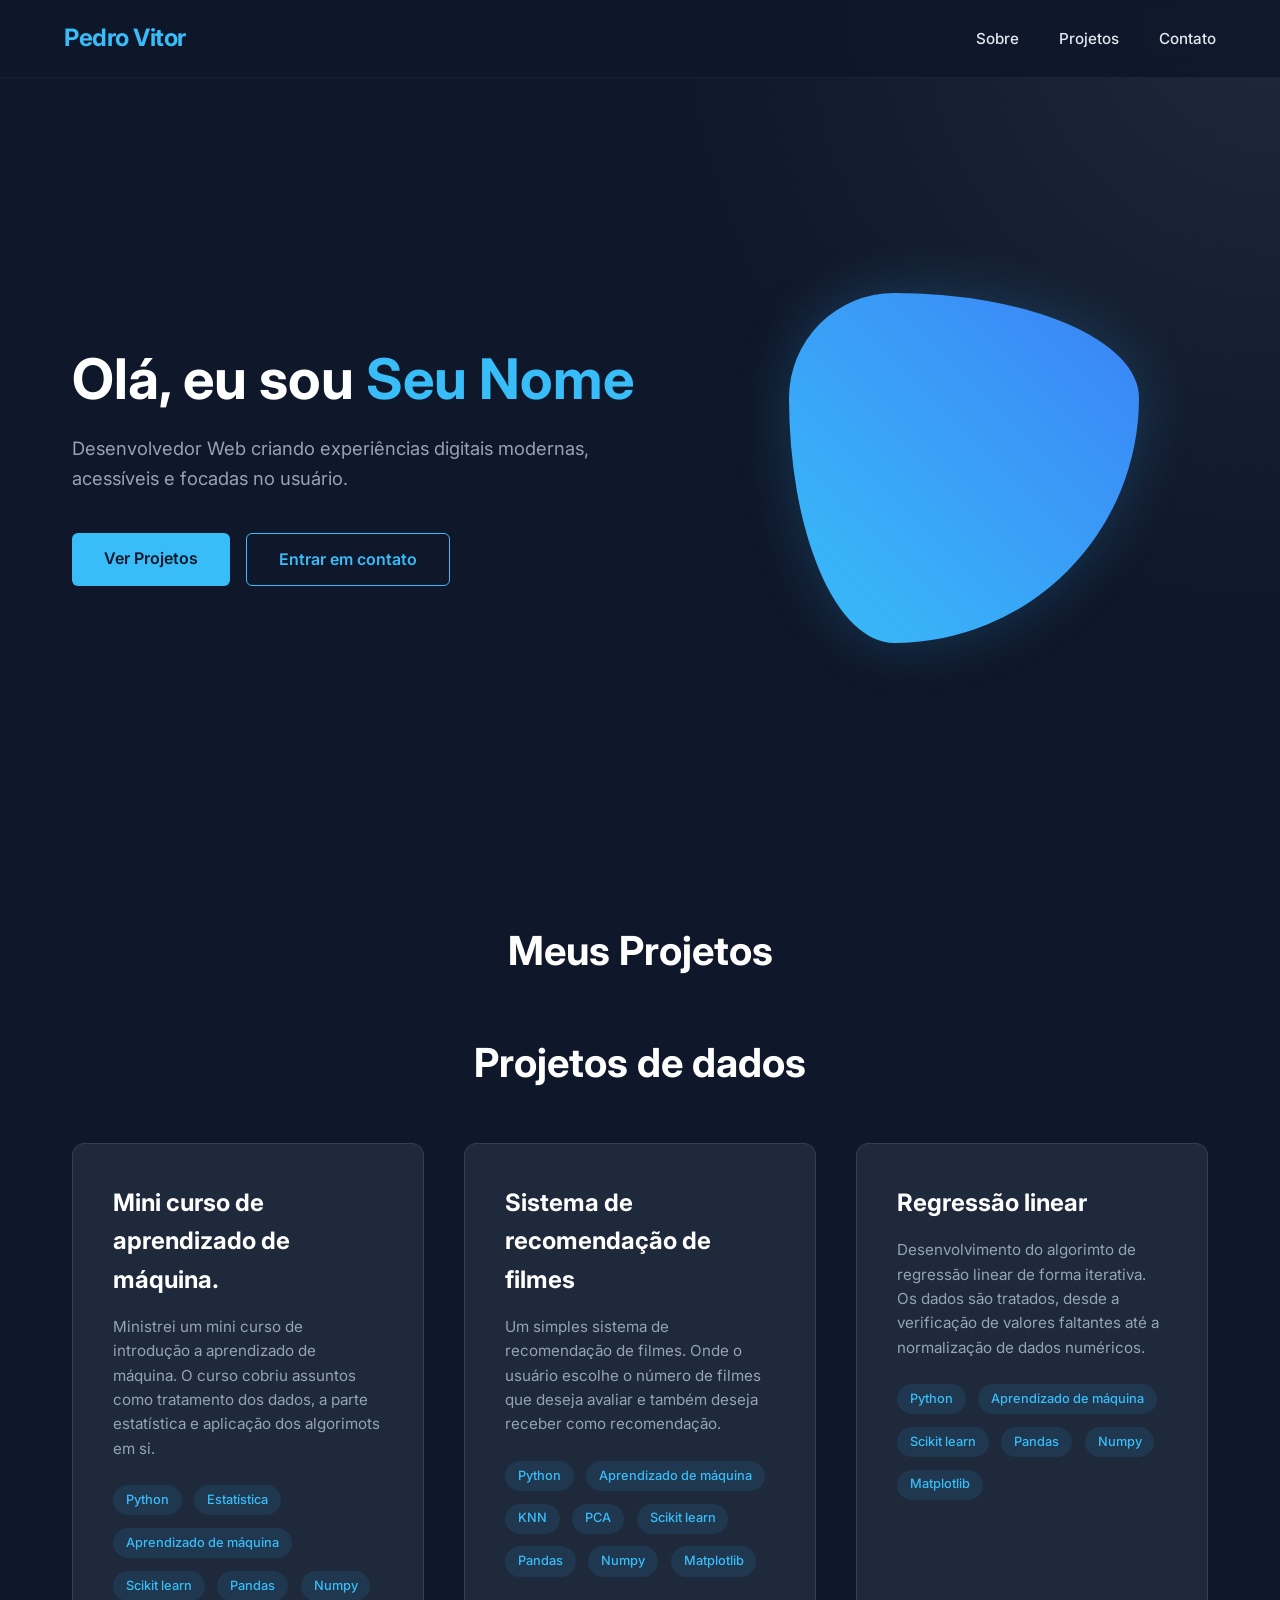
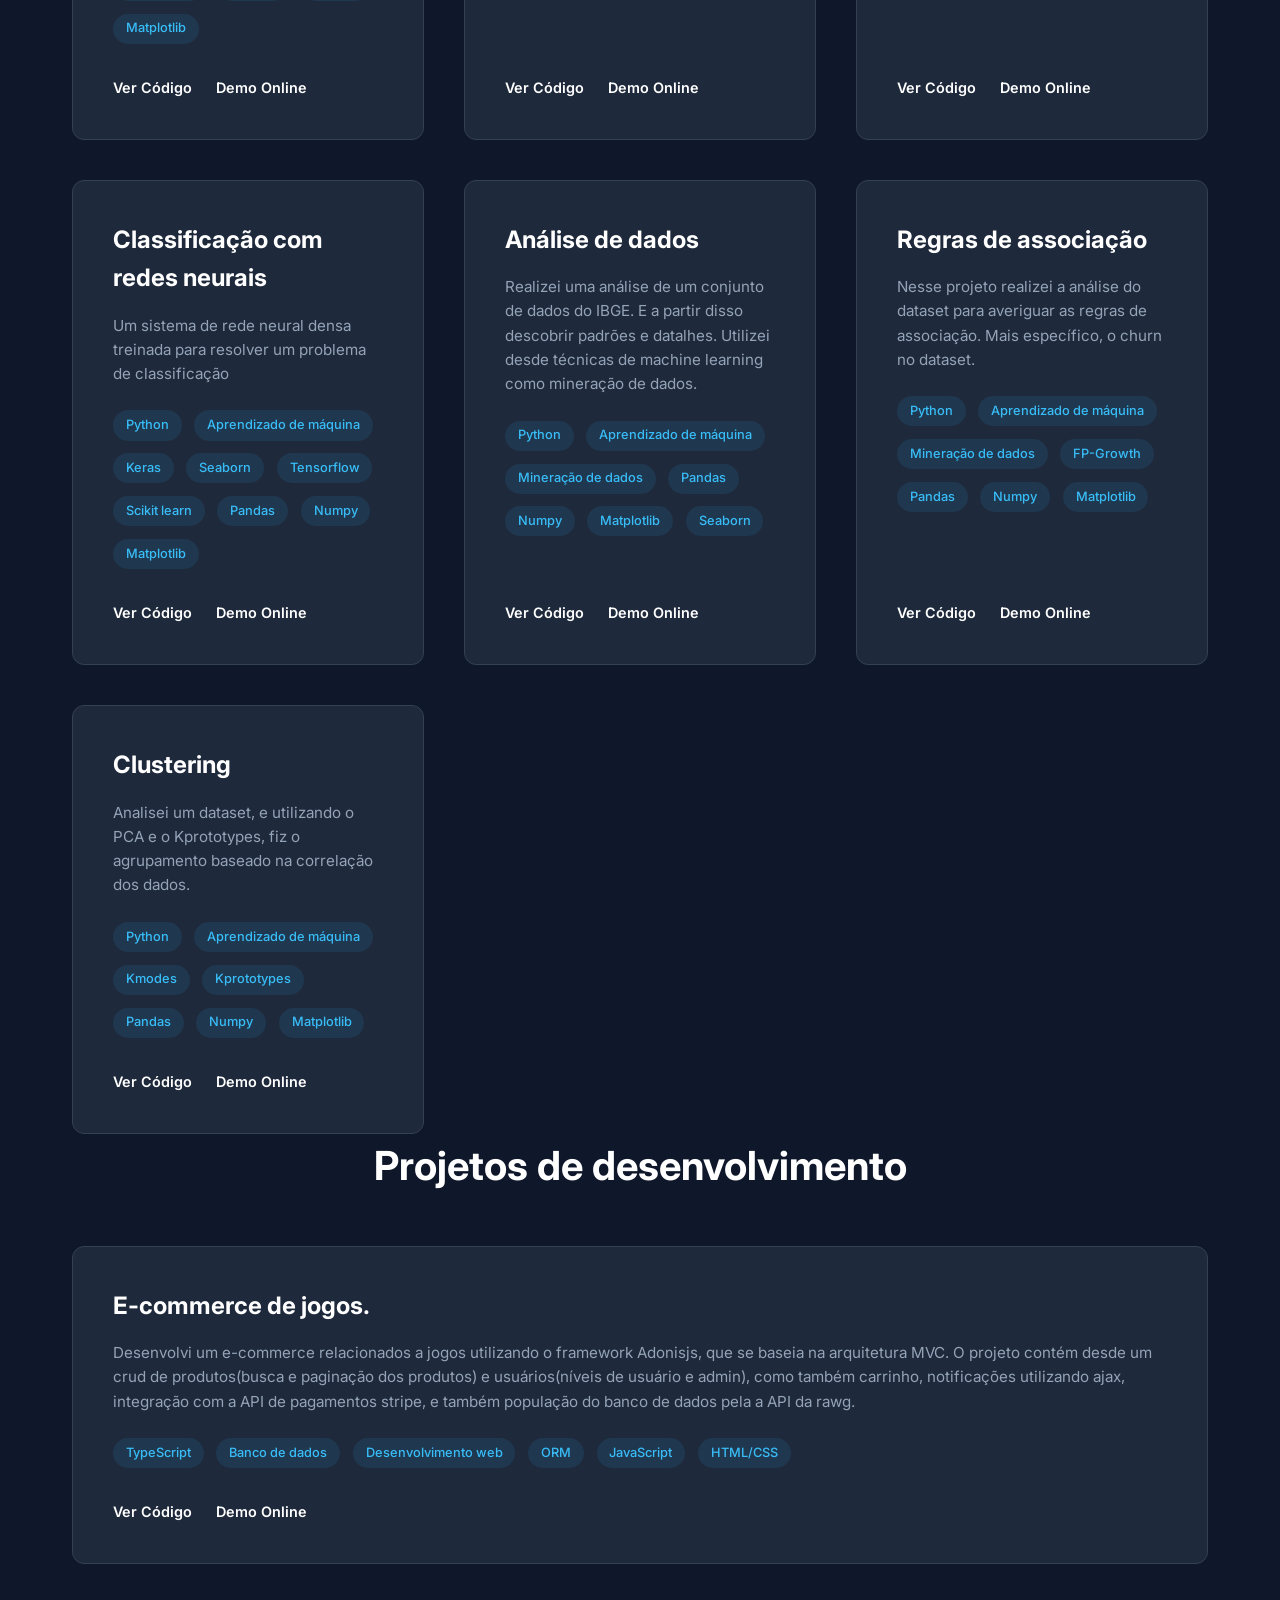
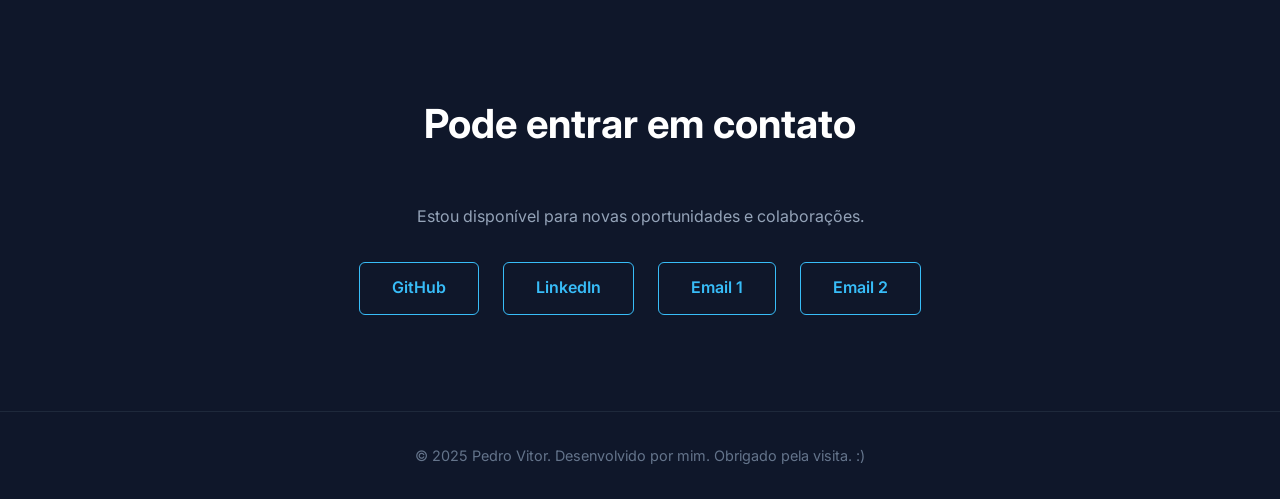
==== index.html @ 0fcf1029 "Ajustando a responsividade dos links de contato parte 2" ====
<!DOCTYPE html>
<html lang="pt-br">
<head>
    <meta charset="UTF-8">
    <meta name="viewport" content="width=device-width, initial-scale=1.0">
    <title>Meu Portfólio</title>
    <link rel="stylesheet" href="style.css">
    <link href="https://fonts.googleapis.com/css2?family=Inter:wght@400;700&display=swap" rel="stylesheet">
</head>
<body>

    <nav class="navbar">
        <div class="logo">Pedro Vitor</div>
        <ul class="nav-links">
            <li><a href="#sobre">Sobre</a></li>
            <li><a href="#projetos">Projetos</a></li>
            <li><a href="#contato">Contato</a></li>
        </ul>
    </nav>

    <header id="sobre" class="hero">
    <div class="container hero-container">
        <div class="hero-text">
            <h1>Olá, eu sou <span class="highlight">Seu Nome</span></h1>
            <p>Desenvolvedor Web criando experiências digitais modernas, acessíveis e focadas no usuário.</p>
            <div class="hero-buttons">
                <a href="#projetos" class="btn">Ver Projetos</a>
                <a href="#contato" class="btn-outline">Entrar em contato</a>
            </div>
        </div>
        
        <div class="hero-image">
            <div class="img-placeholder"></div> 
        </div>
    </div>
</header>

    <section id="projetos" class="container">
        <h2>Meus Projetos</h2>
        <h2>Projetos de dados</h2>
        <div class="projects-grid">
            
            <div class="project-card">
                <h3>Mini curso de aprendizado de máquina.</h3>
                <p>Ministrei um mini curso de introdução a aprendizado de máquina. O curso cobriu assuntos como tratamento dos dados, a parte estatística e aplicação dos algorimots em si.</p>
                <div class="tech-stack">
                    <span>Python</span> <span>Estatística</span> <span>Aprendizado de máquina</span>
                    <span>Scikit learn</span> <span>Pandas</span> <span>Numpy</span> <span>Matplotlib</span>
                </div>
                <div class="links">
                    <a href="#">Ver Código</a>
                    <a href="#">Demo Online</a>
                </div>
            </div>

            <div class="project-card">
                <h3>Sistema de recomendação de filmes</h3>
                <p>Um simples sistema de recomendação de filmes. Onde o usuário escolhe o número de filmes que deseja avaliar e também deseja receber como recomendação.</p>
                <div class="tech-stack">
                    <span>Python</span> <span>Aprendizado de máquina</span> <span>KNN</span> <span>PCA</span>
                    <span>Scikit learn</span> <span>Pandas</span> <span>Numpy</span> <span>Matplotlib</span>
                </div>
                <div class="links">
                    <a href="#">Ver Código</a>
                    <a href="#">Demo Online</a>
                </div>
            </div>

            <div class="project-card">
                <h3>Regressão linear</h3>
                <p>Desenvolvimento do algorimto de regressão linear de forma iterativa. Os dados são tratados, desde a verificação de valores faltantes até a normalização de dados numéricos.</p>
                <div class="tech-stack">
                    <span>Python</span> <span>Aprendizado de máquina</span>
                    <span>Scikit learn</span> <span>Pandas</span> <span>Numpy</span> <span>Matplotlib</span>
                </div>
                <div class="links">
                    <a href="#">Ver Código</a>
                    <a href="#">Demo Online</a>
                </div>
            </div>

            <div class="project-card">
                <h3>Classificação com redes neurais</h3>
                <p>Um sistema de rede neural densa treinada para resolver um problema de classificação</p>
                <div class="tech-stack">
                    <span>Python</span> <span>Aprendizado de máquina</span> <span>Keras</span> <span>Seaborn</span> <span>Tensorflow</span>
                    <span>Scikit learn</span> <span>Pandas</span> <span>Numpy</span> <span>Matplotlib</span>
                </div>
                <div class="links">
                    <a href="#">Ver Código</a>
                    <a href="#">Demo Online</a>
                </div>
            </div>

            <div class="project-card">
                <h3>Análise de dados</h3>
                <p>Realizei uma análise de um conjunto de dados do IBGE. E a partir disso descobrir padrões e datalhes. 
                    Utilizei desde técnicas de machine learning como mineração de dados.</p>
                <div class="tech-stack">
                    <span>Python</span> <span>Aprendizado de máquina</span> <span>Mineração de dados</span>
                    <span>Pandas</span> <span>Numpy</span> <span>Matplotlib</span> <span>Seaborn</span>
                </div>
                <div class="links">
                    <a href="#">Ver Código</a>
                    <a href="#">Demo Online</a>
                </div>
            </div>

            <div class="project-card">
                <h3>Regras de associação</h3>
                <p>Nesse projeto realizei a análise do dataset para averiguar as regras de associação. Mais específico, o churn no dataset.</p>
                <div class="tech-stack">
                    <span>Python</span> <span>Aprendizado de máquina</span> <span>Mineração de dados</span>
                    <span>FP-Growth</span> <span>Pandas</span> <span>Numpy</span> <span>Matplotlib</span>
                </div>
                <div class="links">
                    <a href="#">Ver Código</a>
                    <a href="#">Demo Online</a>
                </div>
            </div>

            <div class="project-card">
                <h3>Clustering</h3>
                <p>Analisei um dataset, e utilizando o PCA e o Kprototypes, fiz o agrupamento baseado na correlação dos dados.</p>
                <div class="tech-stack">
                    <span>Python</span> <span>Aprendizado de máquina</span> <span>Kmodes</span> <span>Kprototypes</span>
                    <span>Pandas</span> <span>Numpy</span> <span>Matplotlib</span>
                </div>
                <div class="links">
                    <a href="#">Ver Código</a>
                    <a href="#">Demo Online</a>
                </div>
            </div>
        </div>
        <h2>Projetos de desenvolvimento</h2>
        <div class="projects-grid">
            <div class="project-card">
                <h3>E-commerce de jogos.</h3>
                <p>Desenvolvi um e-commerce relacionados a jogos utilizando o framework Adonisjs, que se baseia na arquitetura MVC.
                    O projeto contém desde um crud de produtos(busca e paginação dos produtos) e usuários(níveis de usuário e admin), como também carrinho, 
                    notificações utilizando ajax, integração com a API de pagamentos stripe, e também população do banco de dados pela a API da rawg.
                </p>
                <div class="tech-stack">
                    <span>TypeScript</span> <span>Banco de dados</span> <span>Desenvolvimento web</span>
                    <span>ORM</span> <span>JavaScript</span> <span>HTML/CSS</span>
                </div>
                <div class="links">
                    <a href="#">Ver Código</a>
                    <a href="#">Demo Online</a>
                </div>
            </div>

            
        </div>
        
    </section>

    <section id="contato" class="container contact-section">
        <h2>Pode entrar em contato</h2>
        <p>Estou disponível para novas oportunidades e colaborações.</p>
        <div class="social-links">
            <a href="https://github.com/PedroVSD" target="_blank" class="btn-outline">GitHub</a>
            <a href="https://www.linkedin.com/in/pedro-vsd" target="_blank" class="btn-outline">LinkedIn</a>
            <a href="mailto:pedrovsd00@gmail.com" class="btn-outline">Email 1</a>
            <a href="mailto:pedrovsd@proton.me" class="btn-outline">Email 2</a>
        </div>
    </section>

    <footer>
        <p>&copy; 2025 Pedro Vitor. Desenvolvido por mim. Obrigado pela visita. :)</p>
    </footer>

</body>
</html>
---- style.css ----
:root {
    --bg-color: #0f172a;       /* Fundo Azul Escuro (Slate 900) */
    --text-color: #e2e8f0;     /* Texto Cinza Claro (Slate 200) */
    --accent-color: #38bdf8;   /* Azul Cyan para destaque */
    --card-bg: #1e293b;        /* Fundo dos Cards (Slate 800) */
    --font-main: 'Inter', sans-serif;
}

* {
    margin: 0;
    padding: 0;
    box-sizing: border-box;
}

html {
    scroll-behavior: smooth;
}

body {
    background-color: var(--bg-color);
    color: var(--text-color);
    font-family: var(--font-main);
    line-height: 1.6;
    overflow-x: hidden;
}

/* Utilitários de Layout */
.container {
    padding: 4rem 2rem;
    max-width: 1200px;
    margin: 0 auto;
}

h2 {
    font-size: 2.5rem;
    margin-bottom: 3rem;
    text-align: center;
    color: #fff;
}

h2 span {
    color: var(--accent-color);
}

a {
    text-decoration: none;
    color: inherit;
    transition: 0.3s;
}

.navbar {
    display: flex;
    justify-content: space-between;
    align-items: center;
    padding: 1.2rem 5%;
    position: fixed;
    width: 100%;
    top: 0;
    z-index: 1000;
    background: rgba(15, 23, 42, 0.85);
    backdrop-filter: blur(10px);
    border-bottom: 1px solid rgba(255, 255, 255, 0.05);
}

.logo {
    font-size: 1.5rem;
    font-weight: 700;
    color: var(--accent-color);
    letter-spacing: -0.5px;
}

.nav-links {
    display: flex;
    gap: 2.5rem;
    list-style: none;
}

.nav-links a {
    font-size: 0.95rem;
    font-weight: 500;
    position: relative;
    padding-bottom: 5px;
}

/* Animação do sublinhado no menu */
.nav-links a::after {
    content: '';
    position: absolute;
    width: 0;
    height: 2px;
    bottom: 0;
    left: 0;
    background-color: var(--accent-color);
    transition: width 0.3s ease;
}

.nav-links a:hover::after {
    width: 100%;
}

.nav-links a:hover {
    color: #fff;
}

.hero {
    min-height: 95vh;
    display: flex;
    align-items: center;
    padding-top: 80px;
    background: radial-gradient(circle at top right, #1e293b 0%, transparent 40%);
}

.hero-container {
    display: grid;
    grid-template-columns: 1.2fr 1fr;
    align-items: center;
    gap: 4rem;
    width: 100%;
    max-width: 1200px;
    margin: 0 auto;
    padding: 0 2rem;
}

.hero-text h1 {
    font-size: 3.5rem;
    line-height: 1.1;
    margin-bottom: 1.5rem;
    color: #fff;
}

.highlight {
    color: var(--accent-color);
}

.hero-text p {
    font-size: 1.15rem;
    color: #94a3b8;
    margin-bottom: 2.5rem;
    max-width: 550px;
}

.hero-buttons {
    display: flex;
    gap: 1rem;
}

/* Botões Globais */
.btn {
    display: inline-block;
    background: var(--accent-color);
    color: #0f172a;
    padding: 0.8rem 2rem;
    border-radius: 6px;
    font-weight: 600;
    transition: transform 0.2s, box-shadow 0.2s;
}

.btn:hover {
    transform: translateY(-2px);
    box-shadow: 0 5px 15px rgba(56, 189, 248, 0.3);
}

.btn-outline {
    display: inline-block;
    border: 1px solid var(--accent-color);
    padding: 0.8rem 2rem;
    border-radius: 6px;
    color: var(--accent-color);
    font-weight: 600;
}

.btn-outline:hover {
    background: rgba(56, 189, 248, 0.1);
}

/* Imagem Hero com Animação */
.hero-image {
    display: flex;
    justify-content: center;
}

.img-placeholder {
    width: 350px;
    height: 350px;
    background: linear-gradient(45deg, var(--accent-color), #3b82f6);
    border-radius: 30% 70% 70% 30% / 30% 30% 70% 70%;
    animation: morph 8s ease-in-out infinite;
    box-shadow: 0 0 60px rgba(56, 189, 248, 0.2);
    /* Se quiser colocar uma foto real depois, use background-image aqui */
}

@keyframes morph {
    0% { border-radius: 60% 40% 30% 70% / 60% 30% 70% 40%; }
    50% { border-radius: 30% 60% 70% 40% / 50% 60% 30% 60%; }
    100% { border-radius: 60% 40% 30% 70% / 60% 30% 70% 40%; }
}

.projects-grid {
    display: grid;
    grid-template-columns: repeat(auto-fit, minmax(320px, 1fr));
    gap: 2.5rem;
}

.project-card {
    background: var(--card-bg);
    padding: 2.5rem;
    border-radius: 12px;
    border: 1px solid #334155;
    transition: all 0.3s ease;
    display: flex;
    flex-direction: column;
    justify-content: space-between;
}

.project-card:hover {
    transform: translateY(-8px);
    border-color: var(--accent-color);
    box-shadow: 0 10px 30px -10px rgba(0,0,0,0.5);
}

.project-card h3 {
    font-size: 1.5rem;
    margin-bottom: 1rem;
    color: #fff;
}

.project-card p {
    color: #94a3b8;
    margin-bottom: 1.5rem;
    font-size: 0.95rem;
}

.tech-stack {
    display: flex;
    flex-wrap: wrap;
    gap: 0.8rem;
    margin-bottom: 2rem;
}

.tech-stack span {
    background: rgba(56, 189, 248, 0.1);
    color: var(--accent-color);
    padding: 0.3rem 0.8rem;
    border-radius: 20px;
    font-size: 0.8rem;
    font-weight: 500;
}

.links {
    display: flex;
    gap: 1.5rem;
    margin-top: auto;
}

.links a {
    color: #fff;
    font-size: 0.9rem;
    font-weight: 600;
    display: flex;
    align-items: center;
    gap: 5px;
}

.links a:hover {
    color: var(--accent-color);
}

.contact-section {
    text-align: center;
    padding-bottom: 6rem;
}

.contact-section p {
    margin-bottom: 2rem;
    color: #94a3b8;
}

.social-links {
    display: flex;
    justify-content: center;
    gap: 1.5rem;
}

footer {
    text-align: center;
    padding: 2rem;
    font-size: 0.9rem;
    color: #64748b;
    border-top: 1px solid #1e293b;
}


@media (max-width: 900px) {
    .hero h1 {
        font-size: 2.5rem;
    }
    
    .hero-container {
        grid-template-columns: 1fr; /* Coluna única no tablet/celular */
        text-align: center;
        gap: 3rem;
    }

    .hero-text p {
        margin: 0 auto 2rem auto; /* Centraliza o texto */
    }

    .hero-buttons {
        justify-content: center;
    }

    /* Reduz a imagem no mobile */
    .img-placeholder {
        width: 250px;
        height: 250px;
    }
}

@media (max-width: 600px) {
    .navbar {
        padding: 1rem;
        flex-direction: column;
        gap: 1rem;
    }

    .nav-links {
        gap: 1.5rem;
        font-size: 0.9rem;
    }

    .hero {
        padding-top: 140px; /* Mais espaço pois o menu ficou maior verticalmente */
    }
}

@media (max-width: 550px){
        .social-links{
        display: flex;
        flex-direction: column;
    }
}
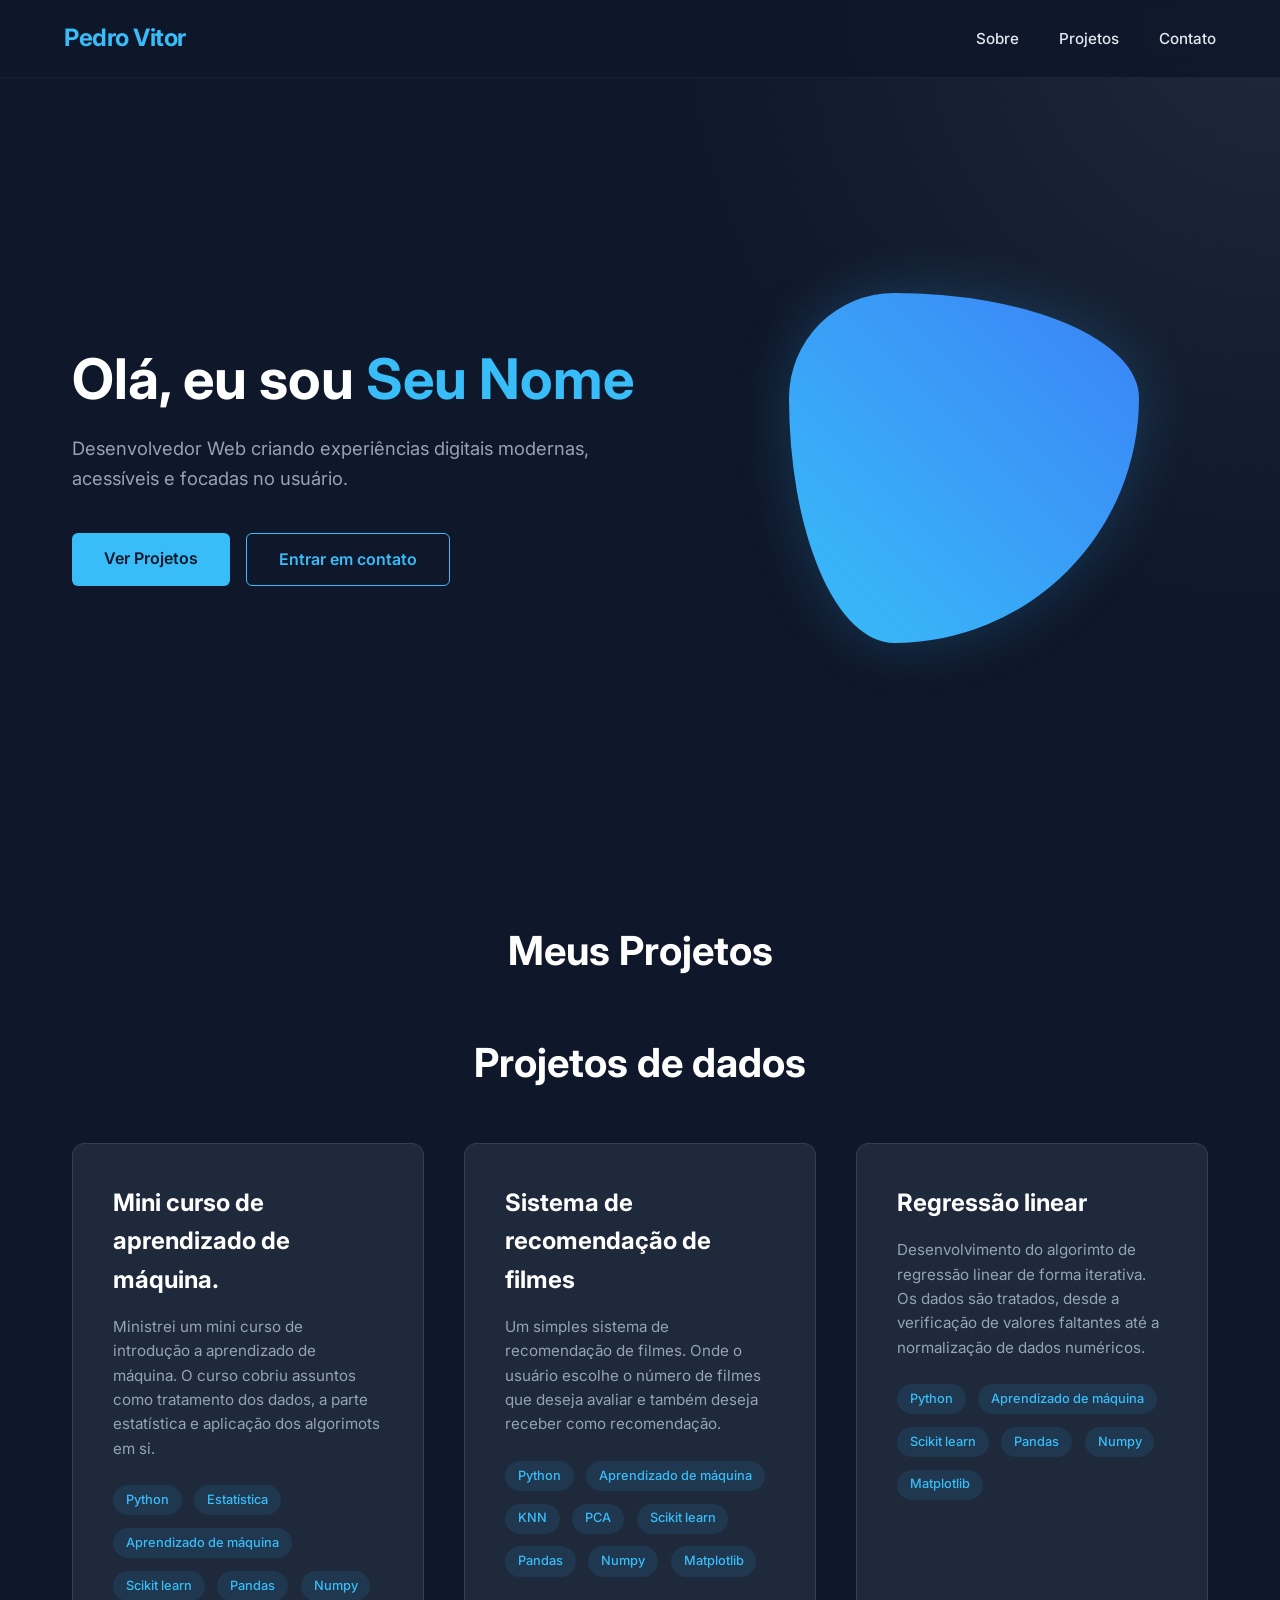
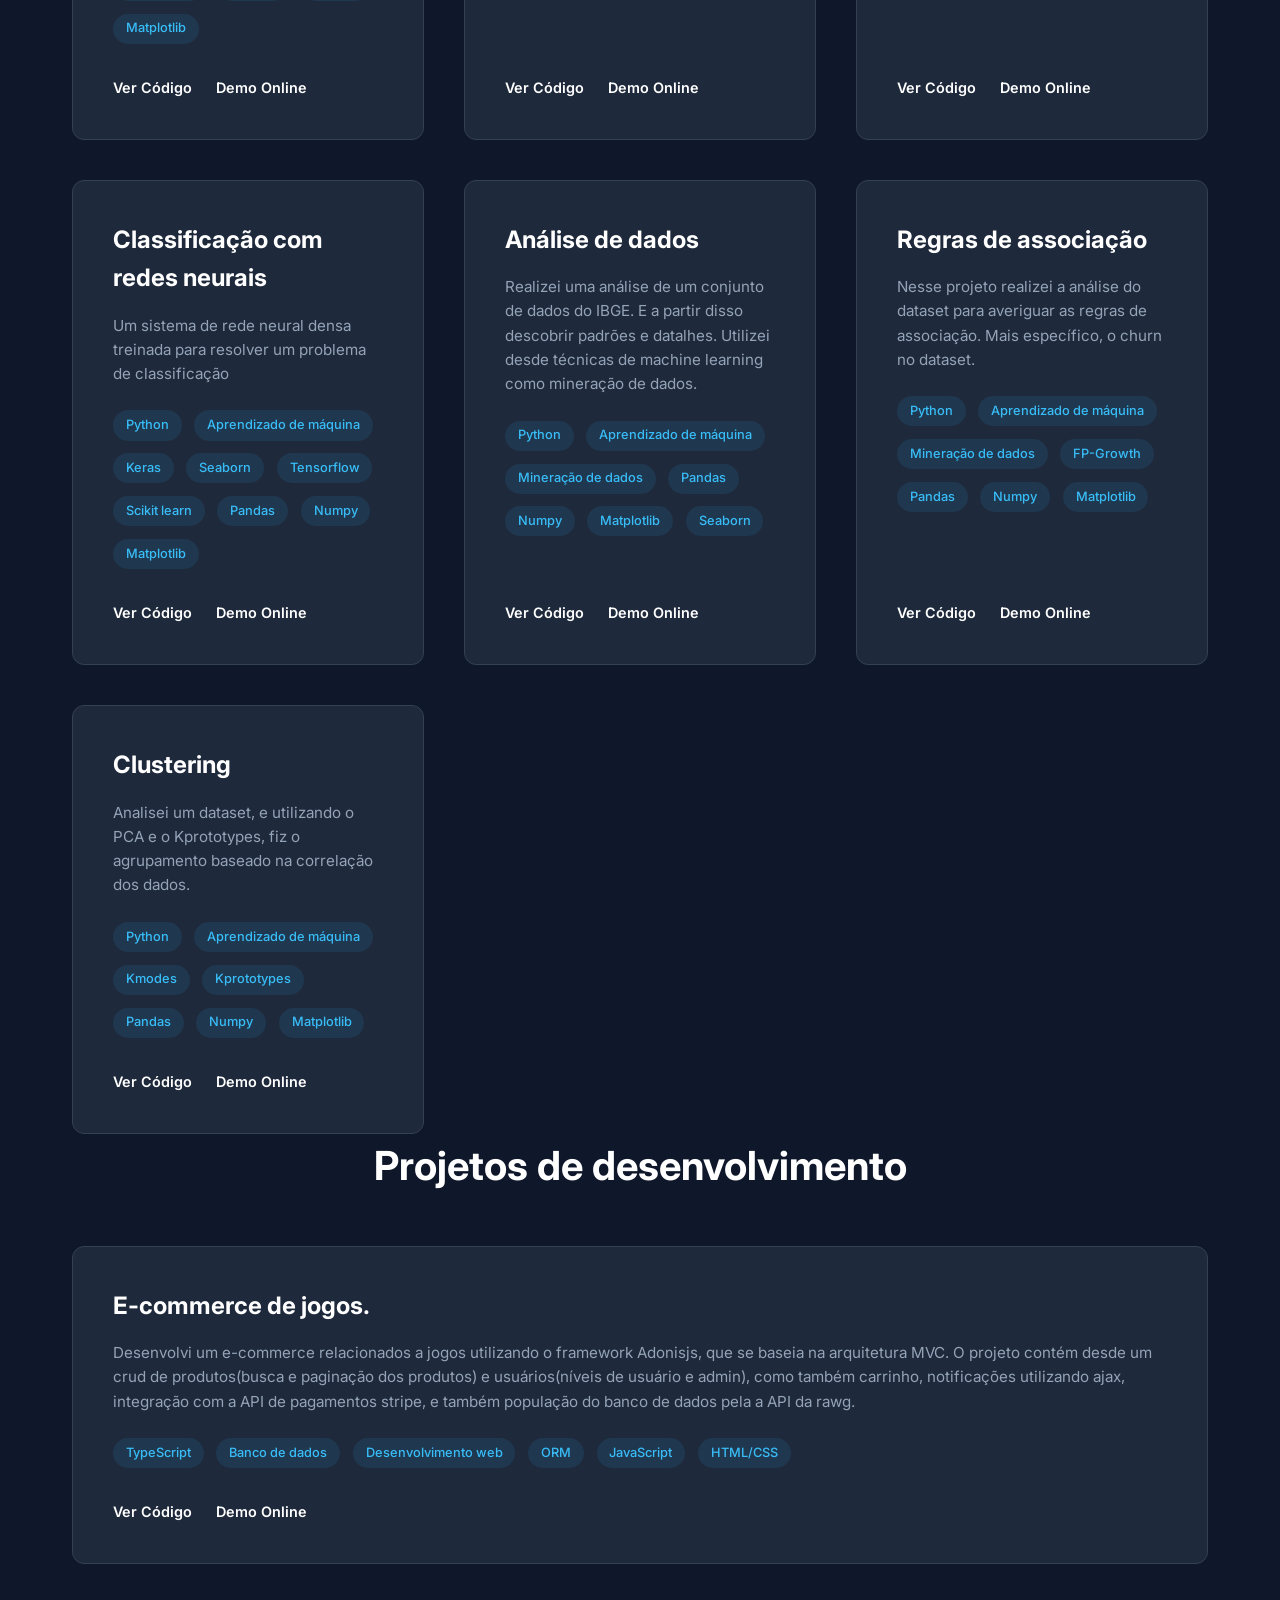
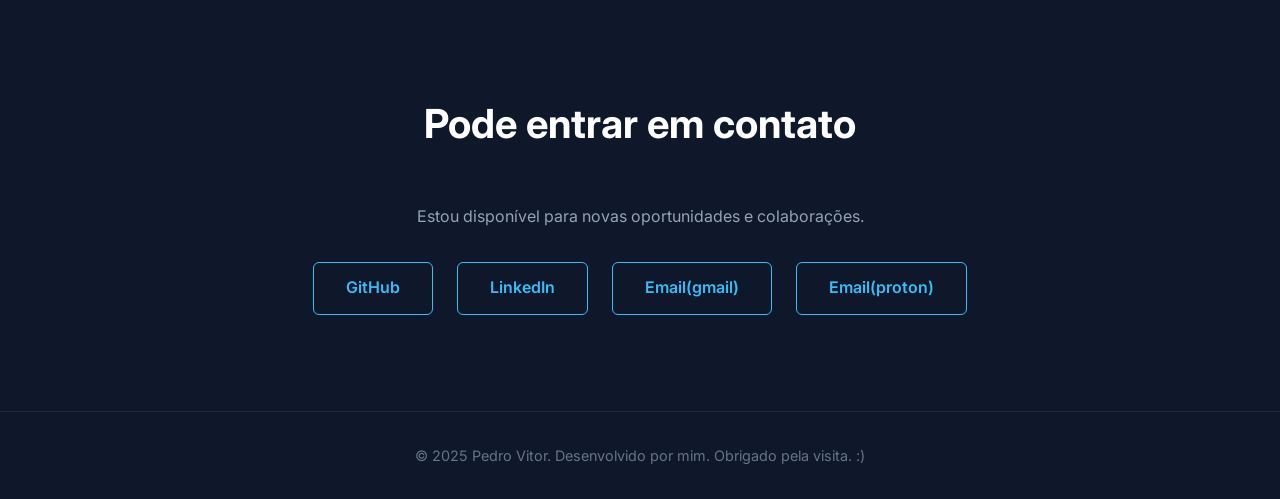
==== commit eac7bf60: "Ajustando o texto do email" ====
--- a/index.html
+++ b/index.html
@@ -161,8 +161,8 @@
         <div class="social-links">
             <a href="https://github.com/PedroVSD" target="_blank" class="btn-outline">GitHub</a>
             <a href="https://www.linkedin.com/in/pedro-vsd" target="_blank" class="btn-outline">LinkedIn</a>
-            <a href="mailto:pedrovsd00@gmail.com" class="btn-outline">Email 1</a>
-            <a href="mailto:pedrovsd@proton.me" class="btn-outline">Email 2</a>
+            <a href="mailto:pedrovsd00@gmail.com" class="btn-outline">Email(gmail)</a>
+            <a href="mailto:pedrovsd@proton.me" class="btn-outline">Email(proton)</a>
         </div>
     </section>
 
--- a/style.css
+++ b/style.css
@@ -333,9 +333,17 @@
     }
 }
 
-@media (max-width: 550px){
-        .social-links{
-        display: flex;
-        flex-direction: column;
+@media (max-width: 700px) {
+    .social-links {
+        display: grid;
+        grid-template-columns: 1fr 1fr;
+        gap: 1rem;
+        width: 100%;
+    }
+    
+    
+    .social-links a {
+        width: 100%;
+        text-align: center;
     }
 }
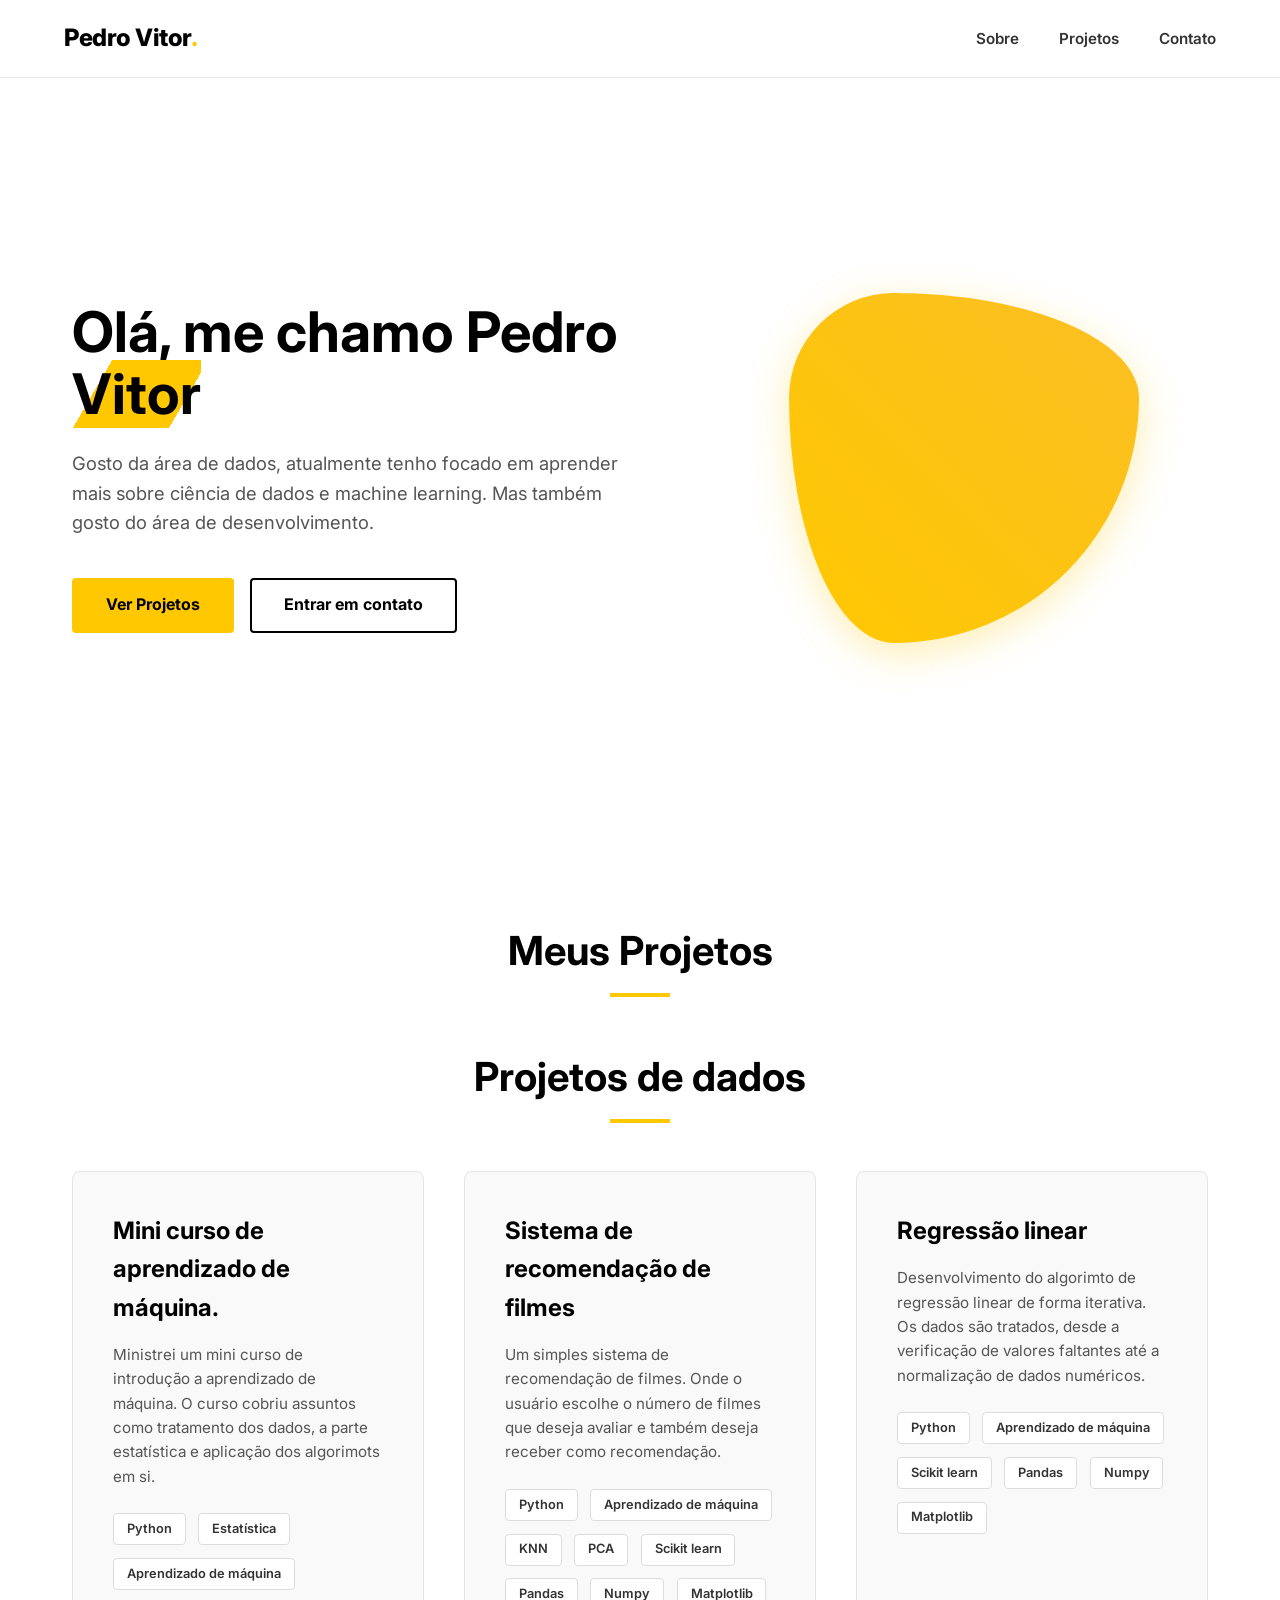
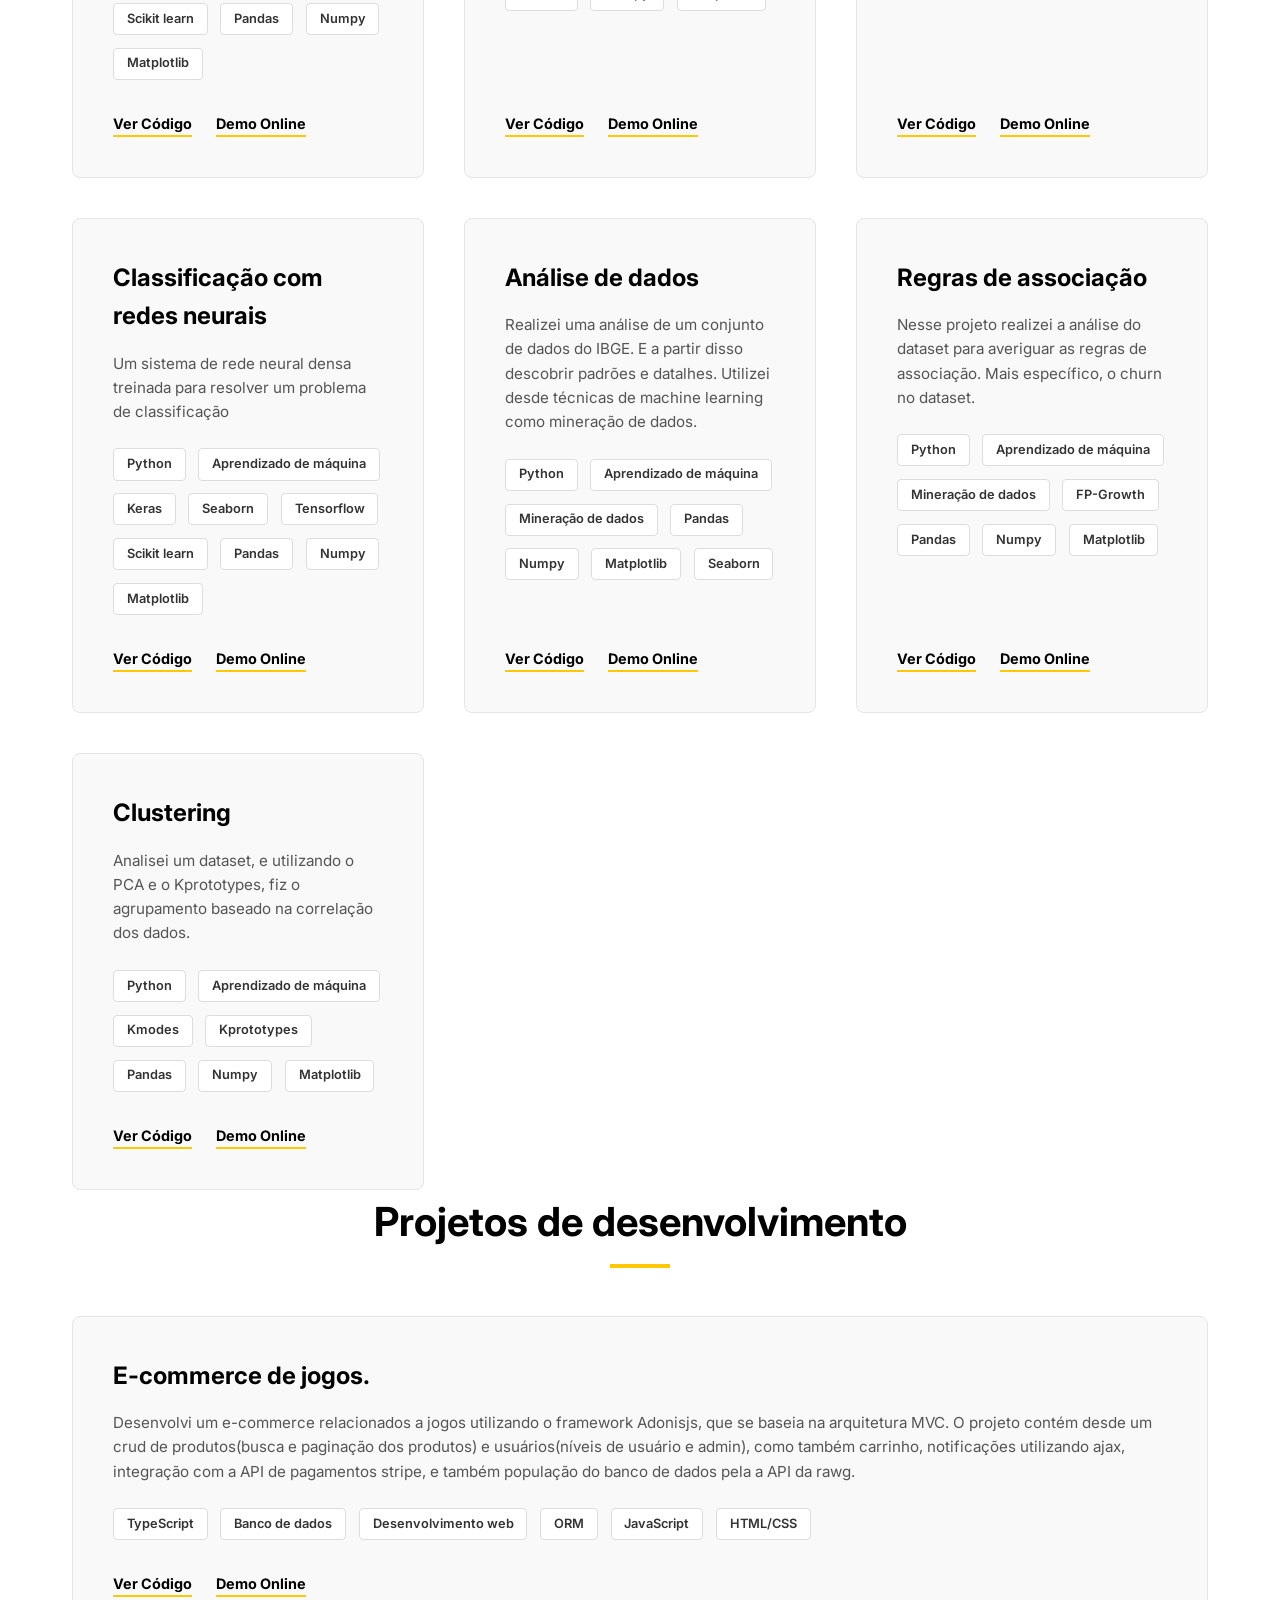
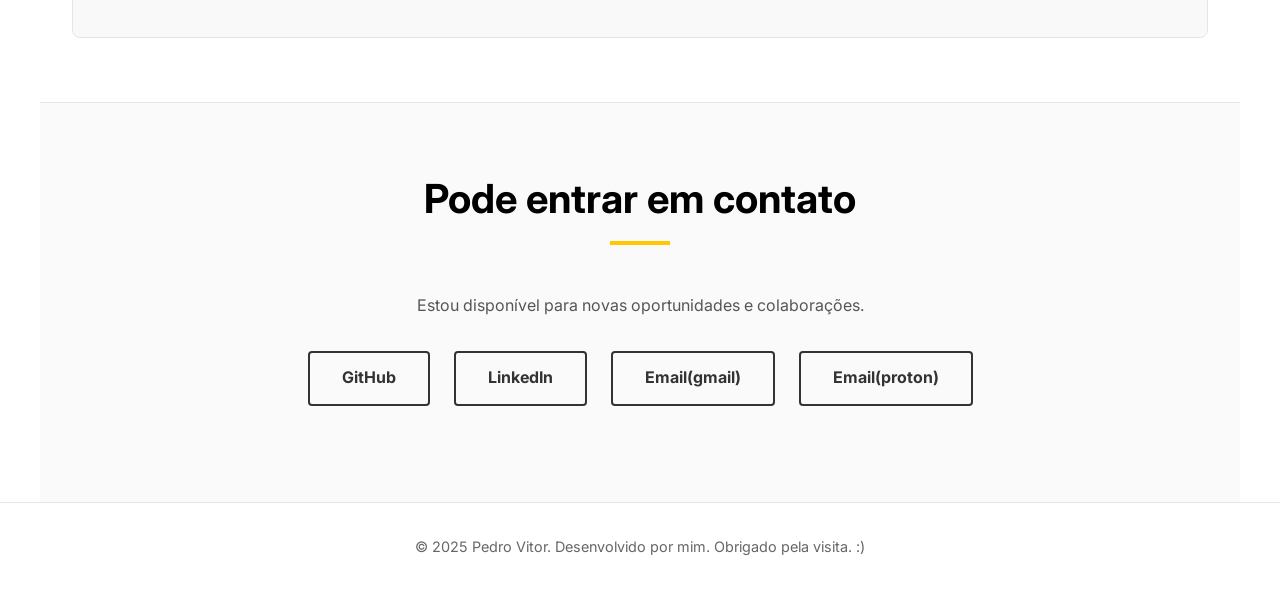
==== commit 5b2fcb8f: "Alterando as cores e alguns detalhes" ====
--- a/index.html
+++ b/index.html
@@ -21,8 +21,9 @@
     <header id="sobre" class="hero">
     <div class="container hero-container">
         <div class="hero-text">
-            <h1>Olá, eu sou <span class="highlight">Seu Nome</span></h1>
-            <p>Desenvolvedor Web criando experiências digitais modernas, acessíveis e focadas no usuário.</p>
+            <h1>Olá, me chamo <span class="highlight">Pedro Vitor</span></h1>
+            <p>Gosto da área de dados, atualmente tenho focado em aprender mais sobre ciência de dados e machine learning. 
+                Mas também gosto do área de desenvolvimento.</p>
             <div class="hero-buttons">
                 <a href="#projetos" class="btn">Ver Projetos</a>
                 <a href="#contato" class="btn-outline">Entrar em contato</a>
--- a/style.css
+++ b/style.css
@@ -1,8 +1,12 @@
+/* =========================================
+   1. VARIÁVEIS E RESET (TEMA CLARO / LIGHT MODE)
+   ========================================= */
 :root {
-    --bg-color: #0f172a;       /* Fundo Azul Escuro (Slate 900) */
-    --text-color: #e2e8f0;     /* Texto Cinza Claro (Slate 200) */
-    --accent-color: #38bdf8;   /* Azul Cyan para destaque */
-    --card-bg: #1e293b;        /* Fundo dos Cards (Slate 800) */
+    --bg-color: #FFFFFF;       /* Fundo Branco Puro */
+    --text-color: #1a1a1a;     /* Preto Suave (Melhor leitura) */
+    --accent-color: #FFC800;   /* Amarelo Ouro */
+    --card-bg: #F9F9F9;        /* Cinza muito claro para os cards */
+    --border-color: #e5e5e5;   /* Cor das bordas sutis */
     --font-main: 'Inter', sans-serif;
 }
 
@@ -24,7 +28,7 @@
     overflow-x: hidden;
 }
 
-/* Utilitários de Layout */
+/* Utilitários */
 .container {
     padding: 4rem 2rem;
     max-width: 1200px;
@@ -35,11 +39,17 @@
     font-size: 2.5rem;
     margin-bottom: 3rem;
     text-align: center;
-    color: #fff;
-}
-
-h2 span {
-    color: var(--accent-color);
+    color: #000; /* Títulos bem pretos para contraste */
+}
+
+/* Opcional: Detalhe amarelo no título */
+h2::after {
+    content: '';
+    display: block;
+    width: 60px;
+    height: 4px;
+    background: var(--accent-color);
+    margin: 10px auto 0;
 }
 
 a {
@@ -48,6 +58,9 @@
     transition: 0.3s;
 }
 
+/* =========================================
+   2. NAVBAR (Branca e Limpa)
+   ========================================= */
 .navbar {
     display: flex;
     justify-content: space-between;
@@ -57,16 +70,22 @@
     width: 100%;
     top: 0;
     z-index: 1000;
-    background: rgba(15, 23, 42, 0.85);
+    background: rgba(255, 255, 255, 0.95); /* Fundo branco translúcido */
     backdrop-filter: blur(10px);
-    border-bottom: 1px solid rgba(255, 255, 255, 0.05);
+    border-bottom: 1px solid var(--border-color);
 }
 
 .logo {
     font-size: 1.5rem;
-    font-weight: 700;
+    font-weight: 800;
+    color: #000; /* Logo preta */
+    letter-spacing: -0.5px;
+}
+
+/* Ponto amarelo no final da logo para charme */
+.logo::after {
+    content: '.';
     color: var(--accent-color);
-    letter-spacing: -0.5px;
 }
 
 .nav-links {
@@ -77,17 +96,18 @@
 
 .nav-links a {
     font-size: 0.95rem;
-    font-weight: 500;
+    font-weight: 600;
+    color: #333; /* Cinza escuro */
     position: relative;
     padding-bottom: 5px;
 }
 
-/* Animação do sublinhado no menu */
+/* Animação do sublinhado Amarelo */
 .nav-links a::after {
     content: '';
     position: absolute;
     width: 0;
-    height: 2px;
+    height: 3px;
     bottom: 0;
     left: 0;
     background-color: var(--accent-color);
@@ -99,15 +119,18 @@
 }
 
 .nav-links a:hover {
-    color: #fff;
-}
-
+    color: #000;
+}
+
+/* =========================================
+   3. HERO SECTION
+   ========================================= */
 .hero {
     min-height: 95vh;
     display: flex;
     align-items: center;
     padding-top: 80px;
-    background: radial-gradient(circle at top right, #1e293b 0%, transparent 40%);
+    background: #fff; /* Sem gradiente escuro */
 }
 
 .hero-container {
@@ -125,16 +148,18 @@
     font-size: 3.5rem;
     line-height: 1.1;
     margin-bottom: 1.5rem;
-    color: #fff;
-}
-
+    color: #000;
+}
+
+/* Destaque no texto com fundo amarelo (estilo marca-texto) */
 .highlight {
-    color: var(--accent-color);
+    background: linear-gradient(120deg, transparent 0%, transparent 60%, var(--accent-color) 60%, var(--accent-color) 90%, transparent 90%);
+    color: #000;
 }
 
 .hero-text p {
     font-size: 1.15rem;
-    color: #94a3b8;
+    color: #555; /* Cinza médio para parágrafos */
     margin-bottom: 2.5rem;
     max-width: 550px;
 }
@@ -144,36 +169,39 @@
     gap: 1rem;
 }
 
-/* Botões Globais */
+/* Botões */
 .btn {
     display: inline-block;
     background: var(--accent-color);
-    color: #0f172a;
+    color: #000; /* Texto Preto no fundo Amarelo */
     padding: 0.8rem 2rem;
-    border-radius: 6px;
-    font-weight: 600;
+    border-radius: 4px;
+    font-weight: 700;
     transition: transform 0.2s, box-shadow 0.2s;
+    border: 2px solid var(--accent-color); /* Para manter o tamanho igual ao outline */
 }
 
 .btn:hover {
     transform: translateY(-2px);
-    box-shadow: 0 5px 15px rgba(56, 189, 248, 0.3);
+    box-shadow: 0 5px 15px rgba(255, 200, 0, 0.4);
 }
 
 .btn-outline {
     display: inline-block;
-    border: 1px solid var(--accent-color);
+    border: 2px solid #000; /* Borda preta para contraste no branco */
     padding: 0.8rem 2rem;
-    border-radius: 6px;
-    color: var(--accent-color);
-    font-weight: 600;
+    border-radius: 4px;
+    color: #000;
+    font-weight: 700;
 }
 
 .btn-outline:hover {
-    background: rgba(56, 189, 248, 0.1);
-}
-
-/* Imagem Hero com Animação */
+    background: #000;
+    color: #fff;
+    border-color: #000;
+}
+
+/* Imagem Hero */
 .hero-image {
     display: flex;
     justify-content: center;
@@ -182,11 +210,12 @@
 .img-placeholder {
     width: 350px;
     height: 350px;
-    background: linear-gradient(45deg, var(--accent-color), #3b82f6);
+    /* Gradiente Amarelo e Laranja suave */
+    background: linear-gradient(45deg, var(--accent-color), #fbbf24);
     border-radius: 30% 70% 70% 30% / 30% 30% 70% 70%;
     animation: morph 8s ease-in-out infinite;
-    box-shadow: 0 0 60px rgba(56, 189, 248, 0.2);
-    /* Se quiser colocar uma foto real depois, use background-image aqui */
+    /* Sombra suave amarela */
+    box-shadow: 0 10px 40px rgba(255, 200, 0, 0.3); 
 }
 
 @keyframes morph {
@@ -195,6 +224,9 @@
     100% { border-radius: 60% 40% 30% 70% / 60% 30% 70% 40%; }
 }
 
+/* =========================================
+   4. PROJETOS (Clean Cards)
+   ========================================= */
 .projects-grid {
     display: grid;
     grid-template-columns: repeat(auto-fit, minmax(320px, 1fr));
@@ -202,10 +234,10 @@
 }
 
 .project-card {
-    background: var(--card-bg);
+    background: var(--card-bg); /* Fundo cinza bem claro */
     padding: 2.5rem;
-    border-radius: 12px;
-    border: 1px solid #334155;
+    border-radius: 8px;
+    border: 1px solid var(--border-color); /* Borda sutil */
     transition: all 0.3s ease;
     display: flex;
     flex-direction: column;
@@ -214,18 +246,19 @@
 
 .project-card:hover {
     transform: translateY(-8px);
-    border-color: var(--accent-color);
-    box-shadow: 0 10px 30px -10px rgba(0,0,0,0.5);
+    border-color: var(--accent-color); /* Borda amarela ao passar o mouse */
+    background: #fff; /* Fica branco puro ao passar o mouse */
+    box-shadow: 0 15px 30px rgba(0,0,0,0.05); /* Sombra suave */
 }
 
 .project-card h3 {
     font-size: 1.5rem;
     margin-bottom: 1rem;
-    color: #fff;
+    color: #000;
 }
 
 .project-card p {
-    color: #94a3b8;
+    color: #555;
     margin-bottom: 1.5rem;
     font-size: 0.95rem;
 }
@@ -238,12 +271,18 @@
 }
 
 .tech-stack span {
-    background: rgba(56, 189, 248, 0.1);
-    color: var(--accent-color);
+    background: #fff; /* Tag branca */
+    border: 1px solid #ddd;
+    color: #333;
     padding: 0.3rem 0.8rem;
-    border-radius: 20px;
+    border-radius: 4px;
     font-size: 0.8rem;
-    font-weight: 500;
+    font-weight: 600;
+}
+
+/* Destaque sutil na tag ao passar o mouse no card? Opcional */
+.project-card:hover .tech-stack span {
+    border-color: var(--accent-color);
 }
 
 .links {
@@ -253,66 +292,98 @@
 }
 
 .links a {
-    color: #fff;
+    color: #000;
     font-size: 0.9rem;
-    font-weight: 600;
-    display: flex;
-    align-items: center;
-    gap: 5px;
+    font-weight: 700;
+    border-bottom: 2px solid var(--accent-color); /* Link sublinhado de amarelo */
 }
 
 .links a:hover {
-    color: var(--accent-color);
-}
-
+    background-color: var(--accent-color); /* Efeito de marca-texto ao passar mouse */
+}
+
+/* =========================================
+   5. CONTATO E FOOTER
+   ========================================= */
 .contact-section {
     text-align: center;
     padding-bottom: 6rem;
+    background: #FAFAFA; /* Fundo levemente diferente para separar */
+    padding-top: 4rem;
+    border-top: 1px solid var(--border-color);
 }
 
 .contact-section p {
     margin-bottom: 2rem;
-    color: #94a3b8;
+    color: #555;
 }
 
 .social-links {
     display: flex;
     justify-content: center;
     gap: 1.5rem;
+}
+
+/* Botões sociais Outline Pretos */
+.social-links .btn-outline {
+    border-color: #333;
+    color: #333;
+}
+
+.social-links .btn-outline:hover {
+    background: var(--accent-color);
+    border-color: var(--accent-color);
+    color: #000;
 }
 
 footer {
     text-align: center;
     padding: 2rem;
     font-size: 0.9rem;
-    color: #64748b;
-    border-top: 1px solid #1e293b;
-}
-
-
+    color: #666;
+    background: #fff;
+    border-top: 1px solid var(--border-color);
+}
+
+/* =========================================
+   6. RESPONSIVIDADE (MOBILE)
+   ========================================= */
 @media (max-width: 900px) {
-    .hero h1 {
-        font-size: 2.5rem;
-    }
+    .hero h1 { font-size: 2.5rem; }
     
     .hero-container {
-        grid-template-columns: 1fr; /* Coluna única no tablet/celular */
+        grid-template-columns: 1fr;
         text-align: center;
         gap: 3rem;
     }
 
-    .hero-text p {
-        margin: 0 auto 2rem auto; /* Centraliza o texto */
-    }
-
-    .hero-buttons {
-        justify-content: center;
-    }
-
-    /* Reduz a imagem no mobile */
+    .hero-text p { margin: 0 auto 2rem auto; }
+    .hero-buttons { justify-content: center; }
+    
     .img-placeholder {
         width: 250px;
         height: 250px;
+    }
+}
+
+@media (max-width: 700px) {
+    /* Regra Matriz 2x2 para os botões sociais */
+    .social-links {
+        display: grid;
+        grid-template-columns: 1fr 1fr;
+        gap: 1rem;
+        width: 100%;
+        max-width: 400px; /* Limita largura para não esticar demais */
+        margin: 0 auto; /* Centraliza a grid */
+    }
+    
+    .social-links a:last-child {
+        grid-column: span 2;
+    }
+    
+    .social-links a {
+        width: 100%;
+        text-align: center;
     }
 }
 
@@ -323,25 +394,19 @@
         gap: 1rem;
     }
 
-    .nav-links {
-        gap: 1.5rem;
-        font-size: 0.9rem;
-    }
-
-    .hero {
-        padding-top: 140px; /* Mais espaço pois o menu ficou maior verticalmente */
-    }
+    .nav-links { gap: 1.5rem; }
+    .hero { padding-top: 140px; }
 }
 
 @media (max-width: 700px) {
+
     .social-links {
         display: grid;
         grid-template-columns: 1fr 1fr;
         gap: 1rem;
         width: 100%;
     }
-    
-    
+
     .social-links a {
         width: 100%;
         text-align: center;
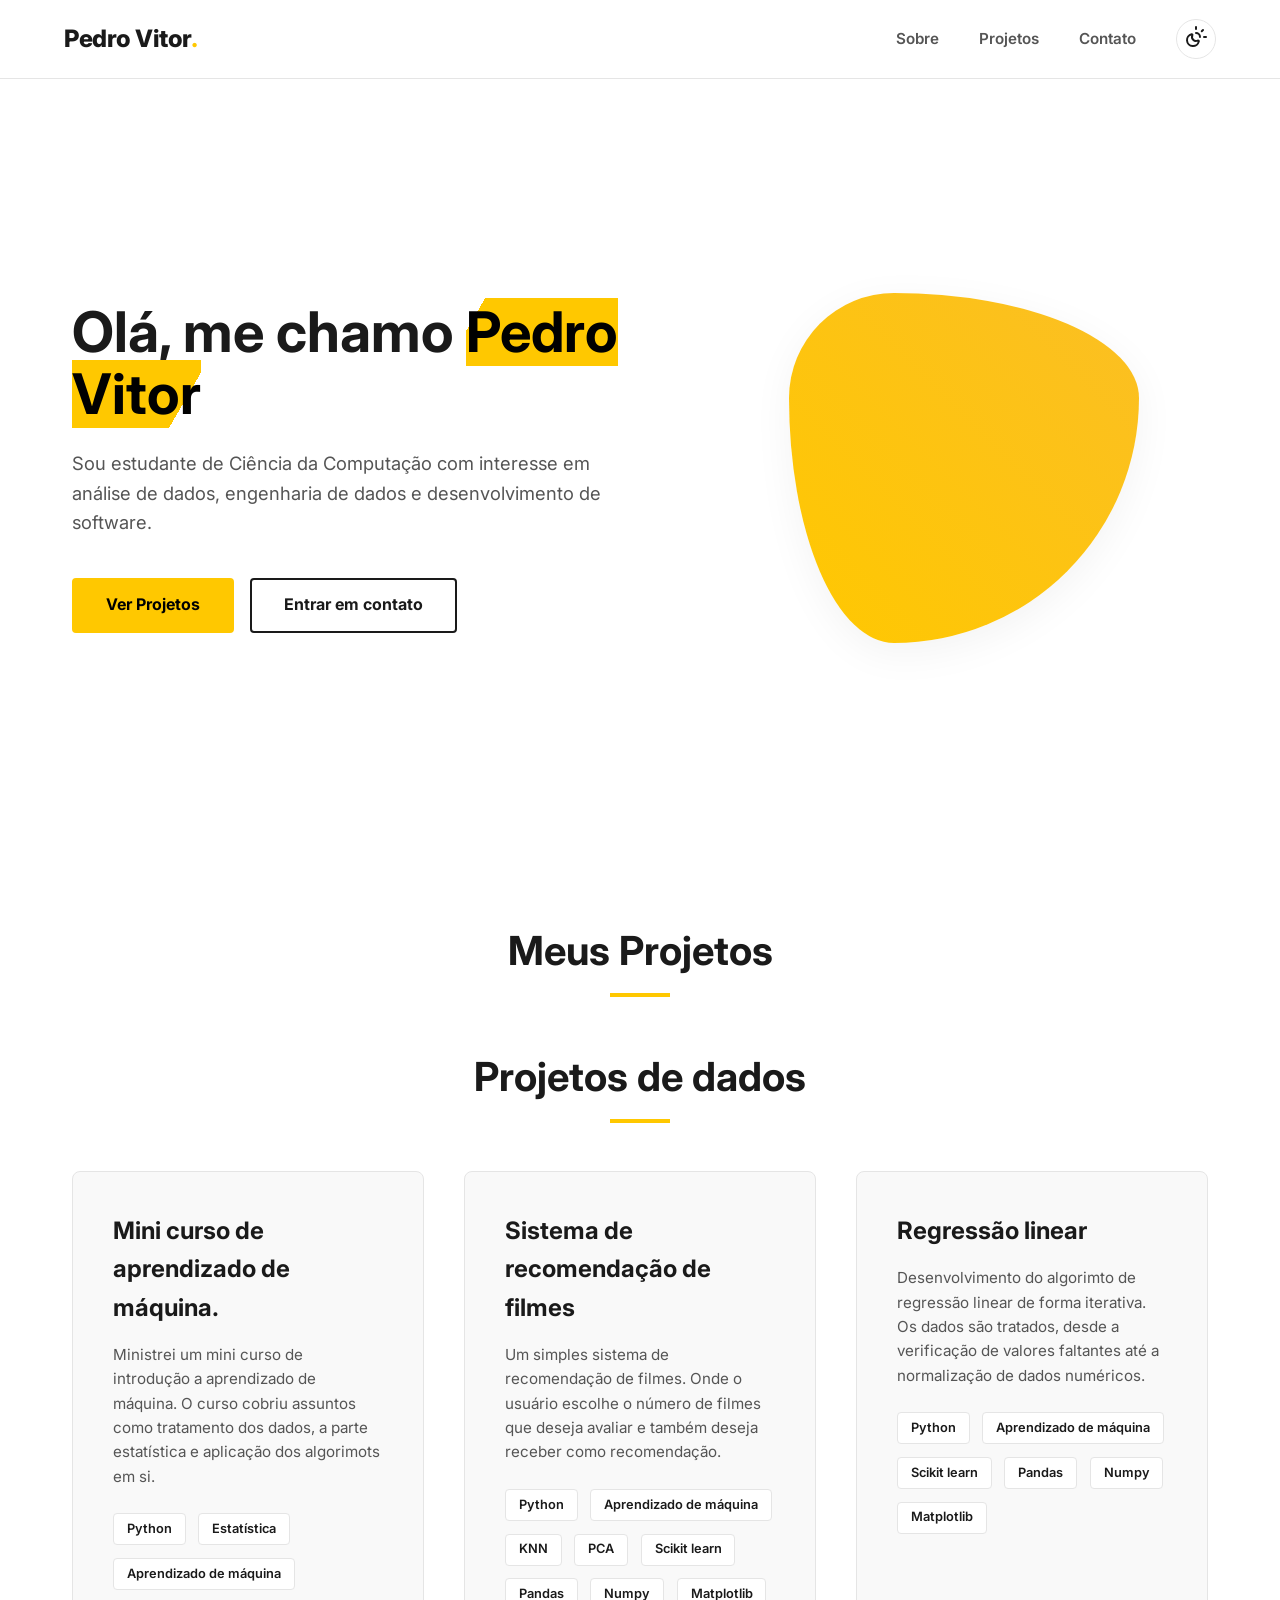
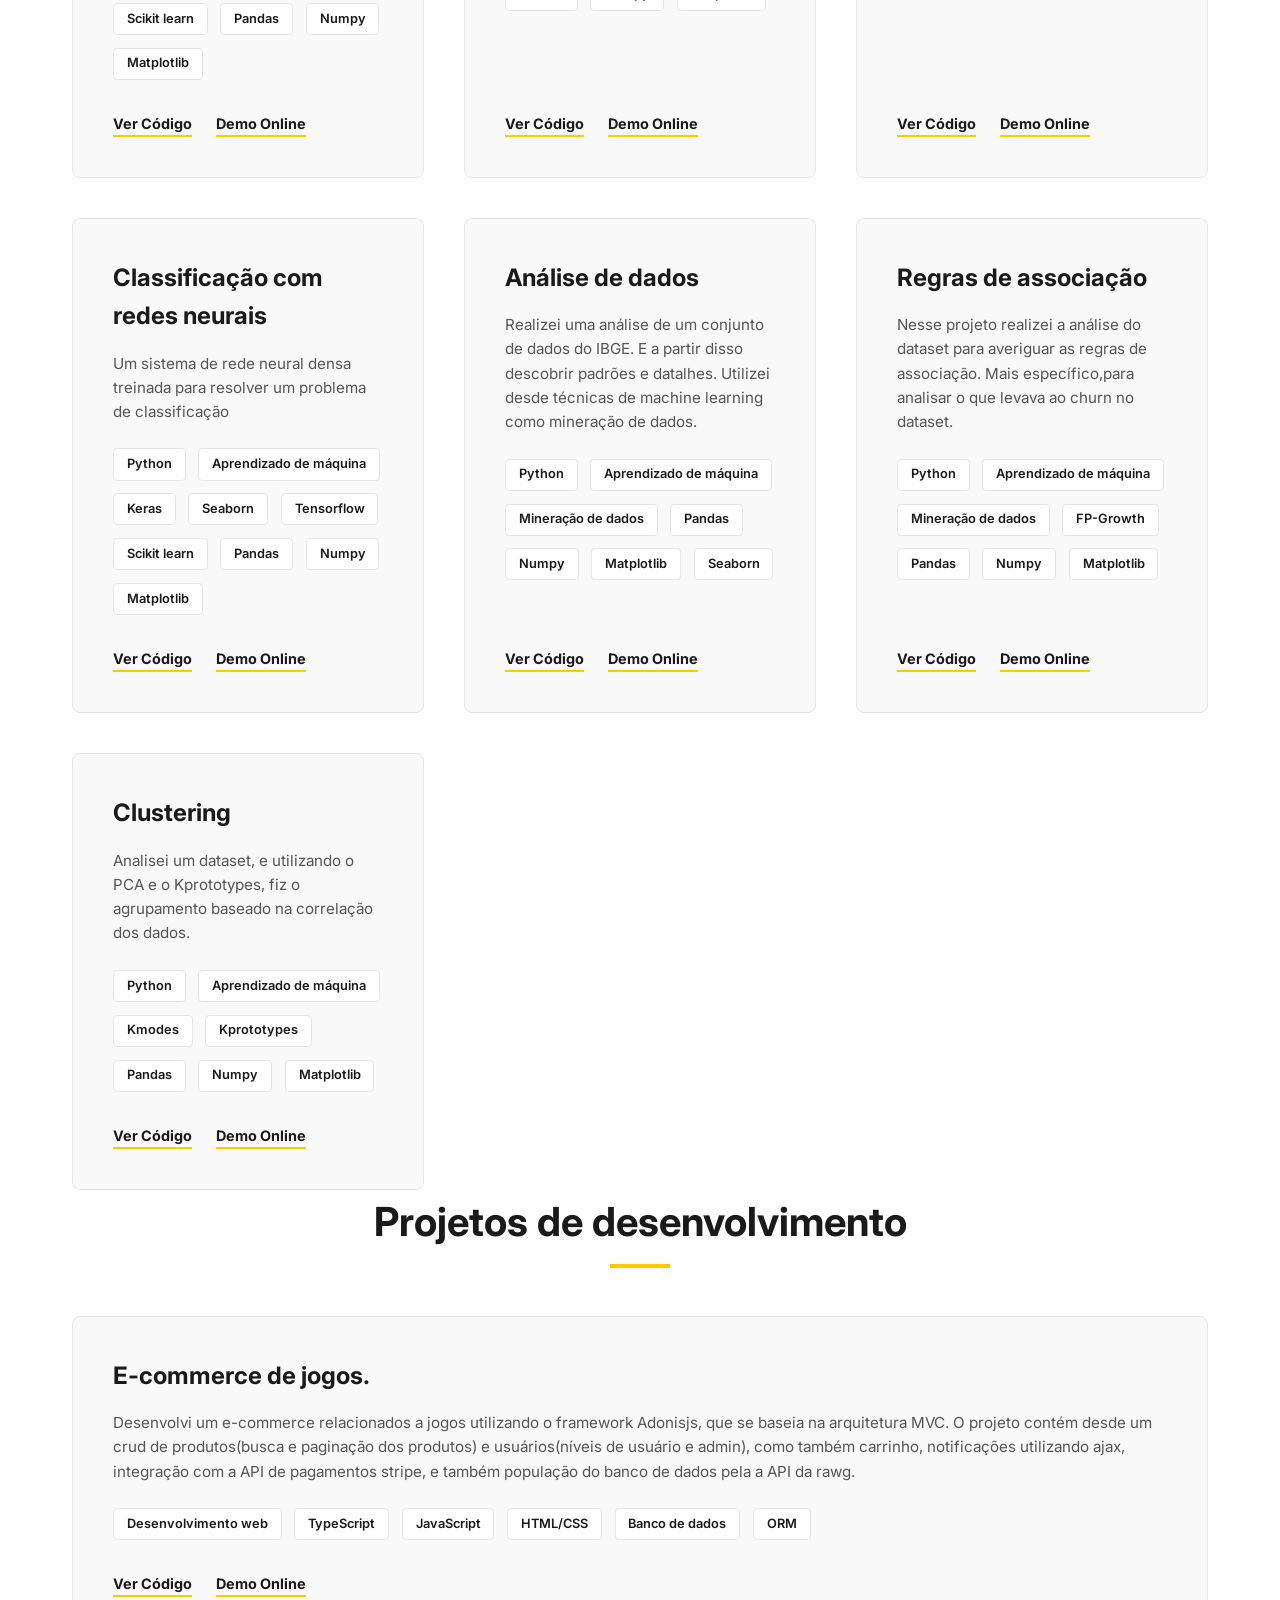
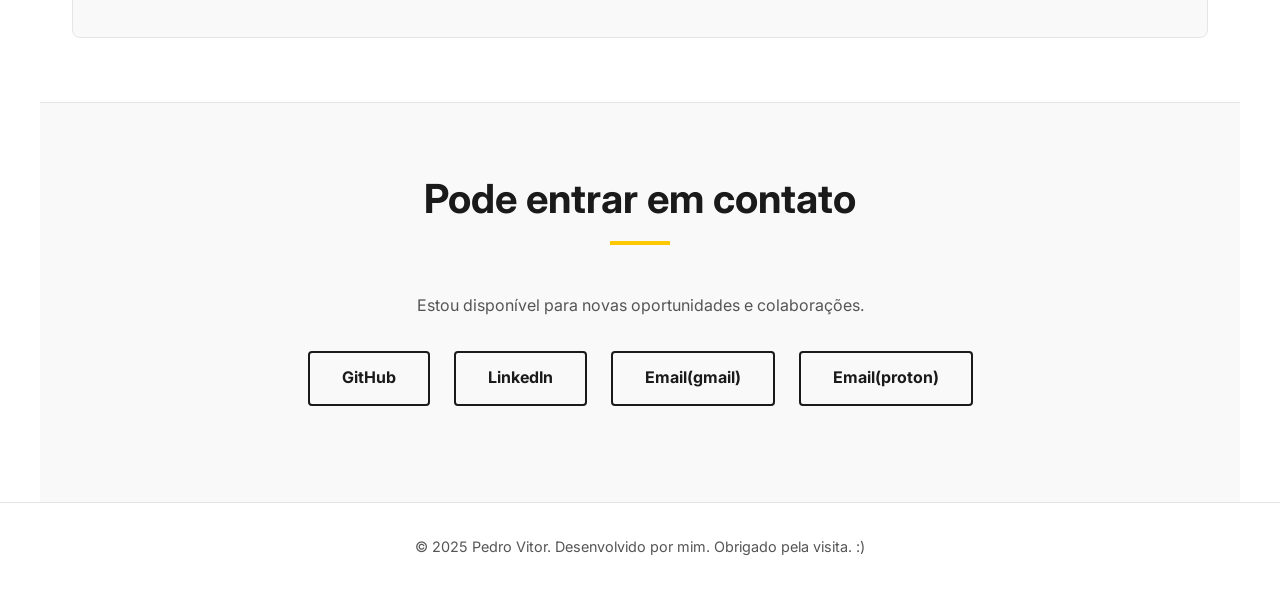
==== commit 15c7d4a1: "Opção de tema, e o ajuste da caixa do links do cards" ====
--- a/index.html
+++ b/index.html
@@ -15,6 +15,9 @@
             <li><a href="#sobre">Sobre</a></li>
             <li><a href="#projetos">Projetos</a></li>
             <li><a href="#contato">Contato</a></li>
+            <button id="theme-toggle" class="theme-btn" aria-label="Alternar Tema">
+            <span class="icon"><svg xmlns="http://www.w3.org/2000/svg" width="24" height="24" viewBox="0 0 24 24" fill="none" stroke="currentColor" stroke-width="2" stroke-linecap="round" stroke-linejoin="round" class="lucide lucide-sun-moon-icon lucide-sun-moon"><path d="M12 2v2"/><path d="M14.837 16.385a6 6 0 1 1-7.223-7.222c.624-.147.97.66.715 1.248a4 4 0 0 0 5.26 5.259c.589-.255 1.396.09 1.248.715"/><path d="M16 12a4 4 0 0 0-4-4"/><path d="m19 5-1.256 1.256"/><path d="M20 12h2"/></svg></span>
+        </button>
         </ul>
     </nav>
 
@@ -22,8 +25,7 @@
     <div class="container hero-container">
         <div class="hero-text">
             <h1>Olá, me chamo <span class="highlight">Pedro Vitor</span></h1>
-            <p>Gosto da área de dados, atualmente tenho focado em aprender mais sobre ciência de dados e machine learning. 
-                Mas também gosto do área de desenvolvimento.</p>
+            <p>Sou estudante de Ciência da Computação com interesse em análise de dados, engenharia de dados e desenvolvimento de software.</p>
             <div class="hero-buttons">
                 <a href="#projetos" class="btn">Ver Projetos</a>
                 <a href="#contato" class="btn-outline">Entrar em contato</a>
@@ -109,7 +111,7 @@
 
             <div class="project-card">
                 <h3>Regras de associação</h3>
-                <p>Nesse projeto realizei a análise do dataset para averiguar as regras de associação. Mais específico, o churn no dataset.</p>
+                <p>Nesse projeto realizei a análise do dataset para averiguar as regras de associação. Mais específico,para analisar o que levava ao churn no dataset.</p>
                 <div class="tech-stack">
                     <span>Python</span> <span>Aprendizado de máquina</span> <span>Mineração de dados</span>
                     <span>FP-Growth</span> <span>Pandas</span> <span>Numpy</span> <span>Matplotlib</span>
@@ -142,8 +144,8 @@
                     notificações utilizando ajax, integração com a API de pagamentos stripe, e também população do banco de dados pela a API da rawg.
                 </p>
                 <div class="tech-stack">
-                    <span>TypeScript</span> <span>Banco de dados</span> <span>Desenvolvimento web</span>
-                    <span>ORM</span> <span>JavaScript</span> <span>HTML/CSS</span>
+                    <span>Desenvolvimento web</span> <span>TypeScript</span> <span>JavaScript</span> 
+                    <span>HTML/CSS</span> <span>Banco de dados</span> <span>ORM</span>
                 </div>
                 <div class="links">
                     <a href="#">Ver Código</a>
@@ -170,6 +172,6 @@
     <footer>
         <p>&copy; 2025 Pedro Vitor. Desenvolvido por mim. Obrigado pela visita. :)</p>
     </footer>
-
+<script src="index.js"></script>
 </body>
 </html>
--- a/style.css
+++ b/style.css
@@ -1,13 +1,33 @@
 /* =========================================
-   1. VARIÁVEIS E RESET (TEMA CLARO / LIGHT MODE)
+   1. VARIÁVEIS E RESET (CONFIGURAÇÃO DOS TEMAS)
    ========================================= */
 :root {
-    --bg-color: #FFFFFF;       /* Fundo Branco Puro */
-    --text-color: #1a1a1a;     /* Preto Suave (Melhor leitura) */
-    --accent-color: #FFC800;   /* Amarelo Ouro */
-    --card-bg: #F9F9F9;        /* Cinza muito claro para os cards */
-    --border-color: #e5e5e5;   /* Cor das bordas sutis */
+    /* --- TEMA CLARO (Padrão) --- */
+    --bg-color: #FFFFFF;
+    --text-color: #1a1a1a;
+    --text-secondary: #555555;
+    --accent-color: #FFC800;
+    --card-bg: #F9F9F9;
+    --card-hover-bg: #FFFFFF;
+    --border-color: #e5e5e5;
+    --nav-bg: rgba(255, 255, 255, 0.95);
+    --btn-text-on-accent: #000000;
+    --shadow: rgba(0,0,0,0.05);
+    
     --font-main: 'Inter', sans-serif;
+}
+
+[data-theme="dark"] {
+    --bg-color: #303841;
+    --text-color: #F5F5F5;
+    --text-secondary: #cccccc;
+    --accent-color: #FFC800;
+    --card-bg: #3A4750;
+    --card-hover-bg: #303841;
+    --border-color: #555555;
+    --nav-bg: #303841;
+    --btn-text-on-accent: #F9F9F9;
+    --shadow: rgba(0,0,0,0.3);
 }
 
 * {
@@ -26,6 +46,7 @@
     font-family: var(--font-main);
     line-height: 1.6;
     overflow-x: hidden;
+    transition: background-color 0.3s ease, color 0.3s ease;
 }
 
 /* Utilitários */
@@ -39,10 +60,10 @@
     font-size: 2.5rem;
     margin-bottom: 3rem;
     text-align: center;
-    color: #000; /* Títulos bem pretos para contraste */
-}
-
-/* Opcional: Detalhe amarelo no título */
+    color: var(--text-color);
+}
+
+/* Detalhe amarelo no título */
 h2::after {
     content: '';
     display: block;
@@ -59,7 +80,7 @@
 }
 
 /* =========================================
-   2. NAVBAR (Branca e Limpa)
+   2. NAVBAR
    ========================================= */
 .navbar {
     display: flex;
@@ -70,19 +91,19 @@
     width: 100%;
     top: 0;
     z-index: 1000;
-    background: rgba(255, 255, 255, 0.95); /* Fundo branco translúcido */
+    background: var(--nav-bg);
     backdrop-filter: blur(10px);
     border-bottom: 1px solid var(--border-color);
+    transition: background 0.3s ease;
 }
 
 .logo {
     font-size: 1.5rem;
     font-weight: 800;
-    color: #000; /* Logo preta */
+    color: var(--text-color);
     letter-spacing: -0.5px;
 }
 
-/* Ponto amarelo no final da logo para charme */
 .logo::after {
     content: '.';
     color: var(--accent-color);
@@ -90,6 +111,7 @@
 
 .nav-links {
     display: flex;
+    align-items: center;
     gap: 2.5rem;
     list-style: none;
 }
@@ -97,12 +119,11 @@
 .nav-links a {
     font-size: 0.95rem;
     font-weight: 600;
-    color: #333; /* Cinza escuro */
+    color: var(--text-secondary);
     position: relative;
     padding-bottom: 5px;
 }
 
-/* Animação do sublinhado Amarelo */
 .nav-links a::after {
     content: '';
     position: absolute;
@@ -119,7 +140,30 @@
 }
 
 .nav-links a:hover {
-    color: #000;
+    color: var(--text-color);
+}
+
+/*Botão de Troca de Tema */
+.theme-btn {
+    background: transparent;
+    border: 1px solid var(--border-color);
+    color: var(--text-color);
+    padding: 0.5rem;
+    border-radius: 50%;
+    cursor: pointer;
+    font-size: 1.2rem;
+    display: flex; 
+    align-items: center; 
+    justify-content: center;
+    width: 40px; 
+    height: 40px;
+    transition: 0.3s;
+}
+
+.theme-btn:hover {
+    background: var(--bg-color);
+    border-color: var(--accent-color);
+    color: var(--accent-color);
 }
 
 /* =========================================
@@ -130,7 +174,7 @@
     display: flex;
     align-items: center;
     padding-top: 80px;
-    background: #fff; /* Sem gradiente escuro */
+    background: var(--bg-color);
 }
 
 .hero-container {
@@ -148,18 +192,19 @@
     font-size: 3.5rem;
     line-height: 1.1;
     margin-bottom: 1.5rem;
-    color: #000;
-}
-
-/* Destaque no texto com fundo amarelo (estilo marca-texto) */
+    color: var(--text-color);
+}
+
+/* Destaque no texto */
 .highlight {
-    background: linear-gradient(120deg, transparent 0%, transparent 60%, var(--accent-color) 60%, var(--accent-color) 90%, transparent 90%);
-    color: #000;
+    /* Usei var(--accent-color) dentro do gradiente */
+    background: linear-gradient(120deg, transparent 6%, transparent 0%, var(--accent-color) 0%, var(--accent-color) 90%, transparent 90%);
+    color: var(--btn-text-on-accent); /* Garante leitura dependendo do fundo */
 }
 
 .hero-text p {
     font-size: 1.15rem;
-    color: #555; /* Cinza médio para parágrafos */
+    color: var(--text-secondary);
     margin-bottom: 2.5rem;
     max-width: 550px;
 }
@@ -173,12 +218,12 @@
 .btn {
     display: inline-block;
     background: var(--accent-color);
-    color: #000; /* Texto Preto no fundo Amarelo */
+    color: var(--btn-text-on-accent); /* Texto adapta ao tema */
     padding: 0.8rem 2rem;
     border-radius: 4px;
     font-weight: 700;
     transition: transform 0.2s, box-shadow 0.2s;
-    border: 2px solid var(--accent-color); /* Para manter o tamanho igual ao outline */
+    border: 2px solid var(--accent-color);
 }
 
 .btn:hover {
@@ -188,17 +233,17 @@
 
 .btn-outline {
     display: inline-block;
-    border: 2px solid #000; /* Borda preta para contraste no branco */
+    border: 2px solid var(--text-color); /* Borda segue a cor do texto */
     padding: 0.8rem 2rem;
     border-radius: 4px;
-    color: #000;
+    color: var(--text-color); /* Texto segue a cor do tema */
     font-weight: 700;
 }
 
 .btn-outline:hover {
-    background: #000;
-    color: #fff;
-    border-color: #000;
+    background: var(--text-color);
+    color: var(--bg-color); /* Inverte as cores ao passar o mouse */
+    border-color: var(--text-color);
 }
 
 /* Imagem Hero */
@@ -210,12 +255,10 @@
 .img-placeholder {
     width: 350px;
     height: 350px;
-    /* Gradiente Amarelo e Laranja suave */
     background: linear-gradient(45deg, var(--accent-color), #fbbf24);
     border-radius: 30% 70% 70% 30% / 30% 30% 70% 70%;
     animation: morph 8s ease-in-out infinite;
-    /* Sombra suave amarela */
-    box-shadow: 0 10px 40px rgba(255, 200, 0, 0.3); 
+    box-shadow: 0 10px 40px var(--shadow);
 }
 
 @keyframes morph {
@@ -225,7 +268,7 @@
 }
 
 /* =========================================
-   4. PROJETOS (Clean Cards)
+   4. PROJETOS
    ========================================= */
 .projects-grid {
     display: grid;
@@ -234,10 +277,10 @@
 }
 
 .project-card {
-    background: var(--card-bg); /* Fundo cinza bem claro */
+    background: var(--card-bg); /* Variável correta */
     padding: 2.5rem;
     border-radius: 8px;
-    border: 1px solid var(--border-color); /* Borda sutil */
+    border: 1px solid var(--border-color);
     transition: all 0.3s ease;
     display: flex;
     flex-direction: column;
@@ -246,19 +289,19 @@
 
 .project-card:hover {
     transform: translateY(-8px);
-    border-color: var(--accent-color); /* Borda amarela ao passar o mouse */
-    background: #fff; /* Fica branco puro ao passar o mouse */
-    box-shadow: 0 15px 30px rgba(0,0,0,0.05); /* Sombra suave */
+    border-color: var(--accent-color);
+    background: var(--card-hover-bg); /* Adapta ao tema (Branco no claro, Cinza no escuro) */
+    box-shadow: 0 15px 30px var(--shadow);
 }
 
 .project-card h3 {
     font-size: 1.5rem;
     margin-bottom: 1rem;
-    color: #000;
+    color: var(--text-color);
 }
 
 .project-card p {
-    color: #555;
+    color: var(--text-secondary);
     margin-bottom: 1.5rem;
     font-size: 0.95rem;
 }
@@ -271,16 +314,15 @@
 }
 
 .tech-stack span {
-    background: #fff; /* Tag branca */
-    border: 1px solid #ddd;
-    color: #333;
+    background: var(--bg-color); /* Fundo da tag adapta ao tema */
+    border: 1px solid var(--border-color);
+    color: var(--text-color);
     padding: 0.3rem 0.8rem;
     border-radius: 4px;
     font-size: 0.8rem;
     font-weight: 600;
 }
 
-/* Destaque sutil na tag ao passar o mouse no card? Opcional */
 .project-card:hover .tech-stack span {
     border-color: var(--accent-color);
 }
@@ -292,14 +334,17 @@
 }
 
 .links a {
-    color: #000;
+    color: var(--text-color);
     font-size: 0.9rem;
     font-weight: 700;
-    border-bottom: 2px solid var(--accent-color); /* Link sublinhado de amarelo */
+    border-bottom: 2px solid var(--accent-color);
 }
 
 .links a:hover {
-    background-color: var(--accent-color); /* Efeito de marca-texto ao passar mouse */
+    background-color: var(--accent-color);
+    color: var(--btn-text-on-accent); /* Texto legível no highlight */
+    padding: 2px;
+    border-radius: 4px;
 }
 
 /* =========================================
@@ -308,14 +353,14 @@
 .contact-section {
     text-align: center;
     padding-bottom: 6rem;
-    background: #FAFAFA; /* Fundo levemente diferente para separar */
+    background: var(--card-bg); /* Fundo sutilmente diferente */
     padding-top: 4rem;
     border-top: 1px solid var(--border-color);
 }
 
 .contact-section p {
     margin-bottom: 2rem;
-    color: #555;
+    color: var(--text-secondary);
 }
 
 .social-links {
@@ -324,24 +369,24 @@
     gap: 1.5rem;
 }
 
-/* Botões sociais Outline Pretos */
+/* Botões sociais Outline */
 .social-links .btn-outline {
-    border-color: #333;
-    color: #333;
+    border-color: var(--text-color);
+    color: var(--text-color);
 }
 
 .social-links .btn-outline:hover {
     background: var(--accent-color);
     border-color: var(--accent-color);
-    color: #000;
+    color: var(--btn-text-on-accent);
 }
 
 footer {
     text-align: center;
     padding: 2rem;
     font-size: 0.9rem;
-    color: #666;
-    background: #fff;
+    color: var(--text-secondary);
+    background: var(--bg-color);
     border-top: 1px solid var(--border-color);
 }
 
@@ -363,24 +408,24 @@
     .img-placeholder {
         width: 250px;
         height: 250px;
+        margin: 0 auto;
     }
 }
 
 @media (max-width: 700px) {
-    /* Regra Matriz 2x2 para os botões sociais */
     .social-links {
         display: grid;
         grid-template-columns: 1fr 1fr;
         gap: 1rem;
         width: 100%;
-        max-width: 400px; /* Limita largura para não esticar demais */
-        margin: 0 auto; /* Centraliza a grid */
+        max-width: 400px;
+        margin: 0 auto;
     }
     
     .social-links a:last-child {
-        grid-column: span 2;
-    }
-    
+        grid-column: span 2; /* O último ocupa a linha toda */
+    }
+
     .social-links a {
         width: 100%;
         text-align: center;
@@ -390,25 +435,19 @@
 @media (max-width: 600px) {
     .navbar {
         padding: 1rem;
-        flex-direction: column;
-        gap: 1rem;
-    }
-
-    .nav-links { gap: 1.5rem; }
+        flex-wrap: wrap; /* Permite quebrar linha se necessário */
+    }
+    
+    .nav-links { 
+        display: none; /* Em mobile real, geralmente usamos menu hamburguer */
+    }
+    
+    .theme-btn {
+        position: absolute;
+        top: 1rem;
+        right: 1rem;
+        margin: 0;
+    }
+
     .hero { padding-top: 140px; }
-}
-
-@media (max-width: 700px) {
-
-    .social-links {
-        display: grid;
-        grid-template-columns: 1fr 1fr;
-        gap: 1rem;
-        width: 100%;
-    }
-
-    .social-links a {
-        width: 100%;
-        text-align: center;
-    }
 }
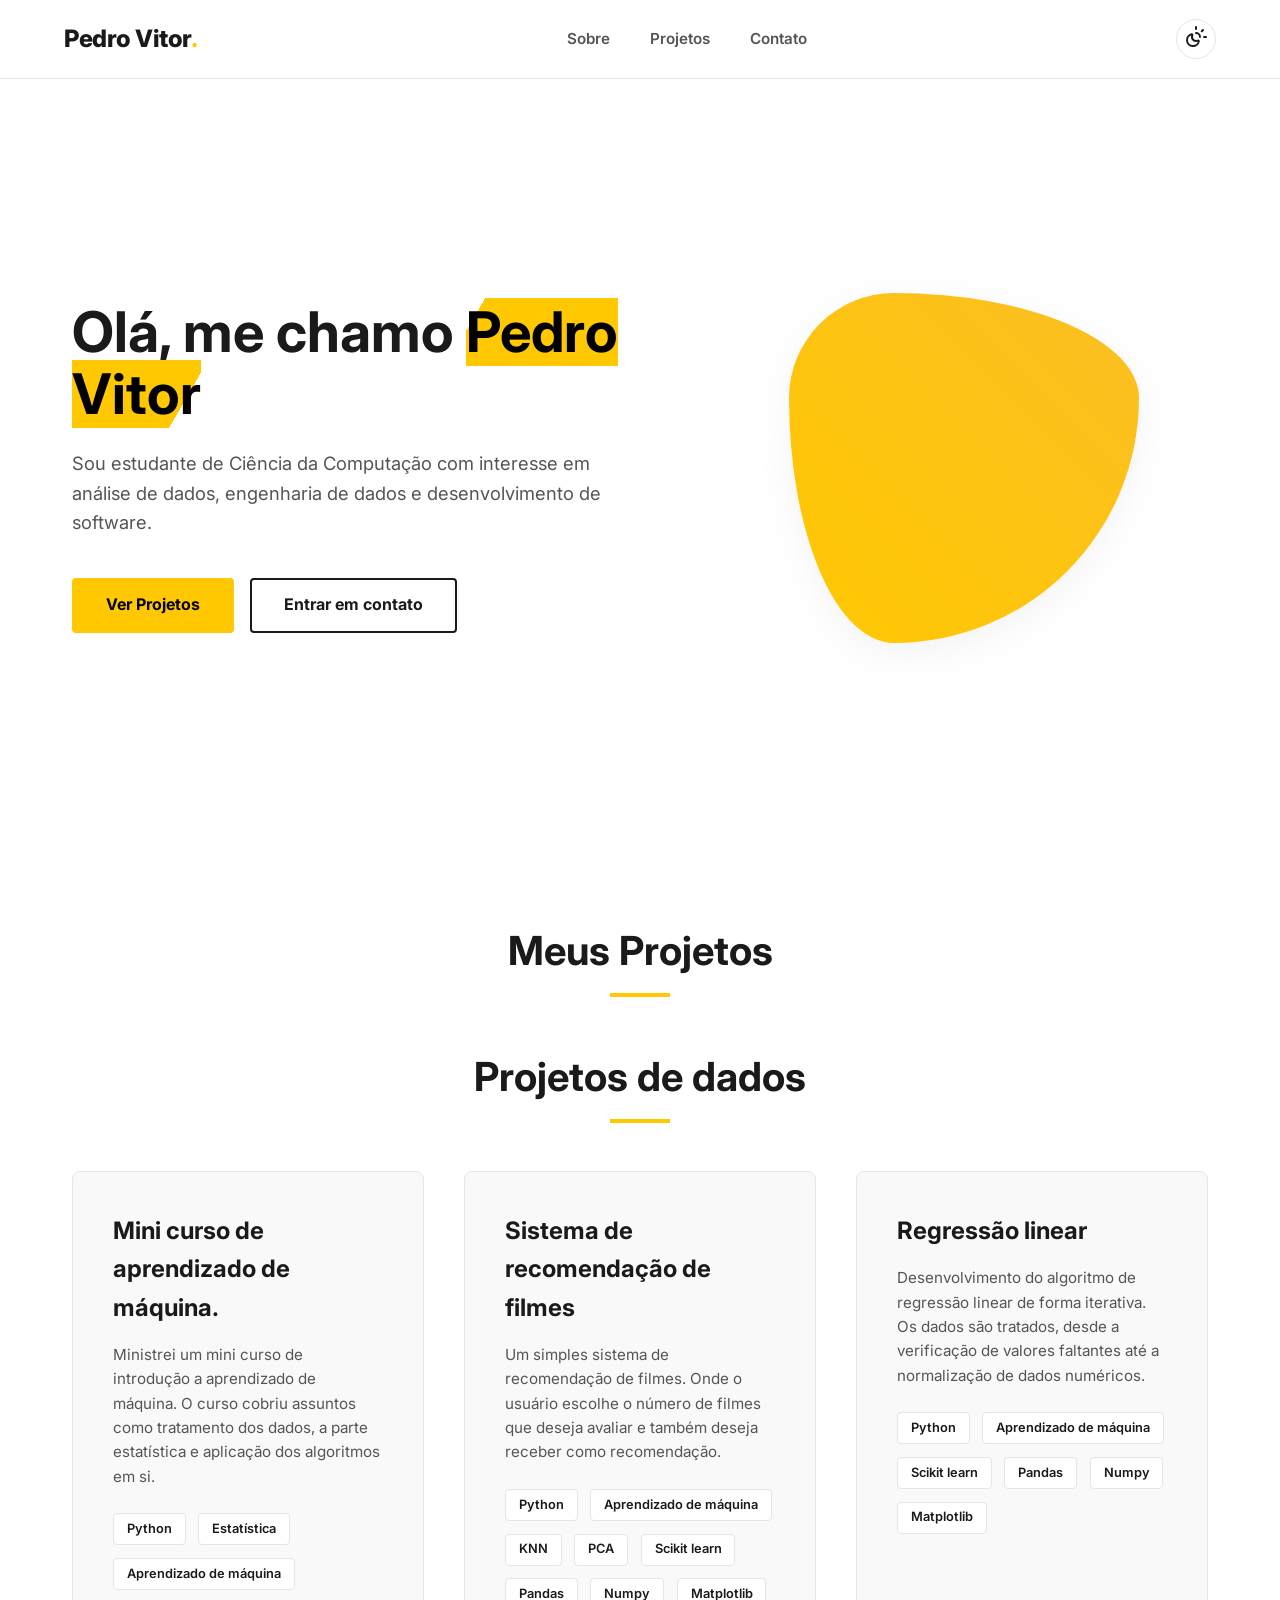
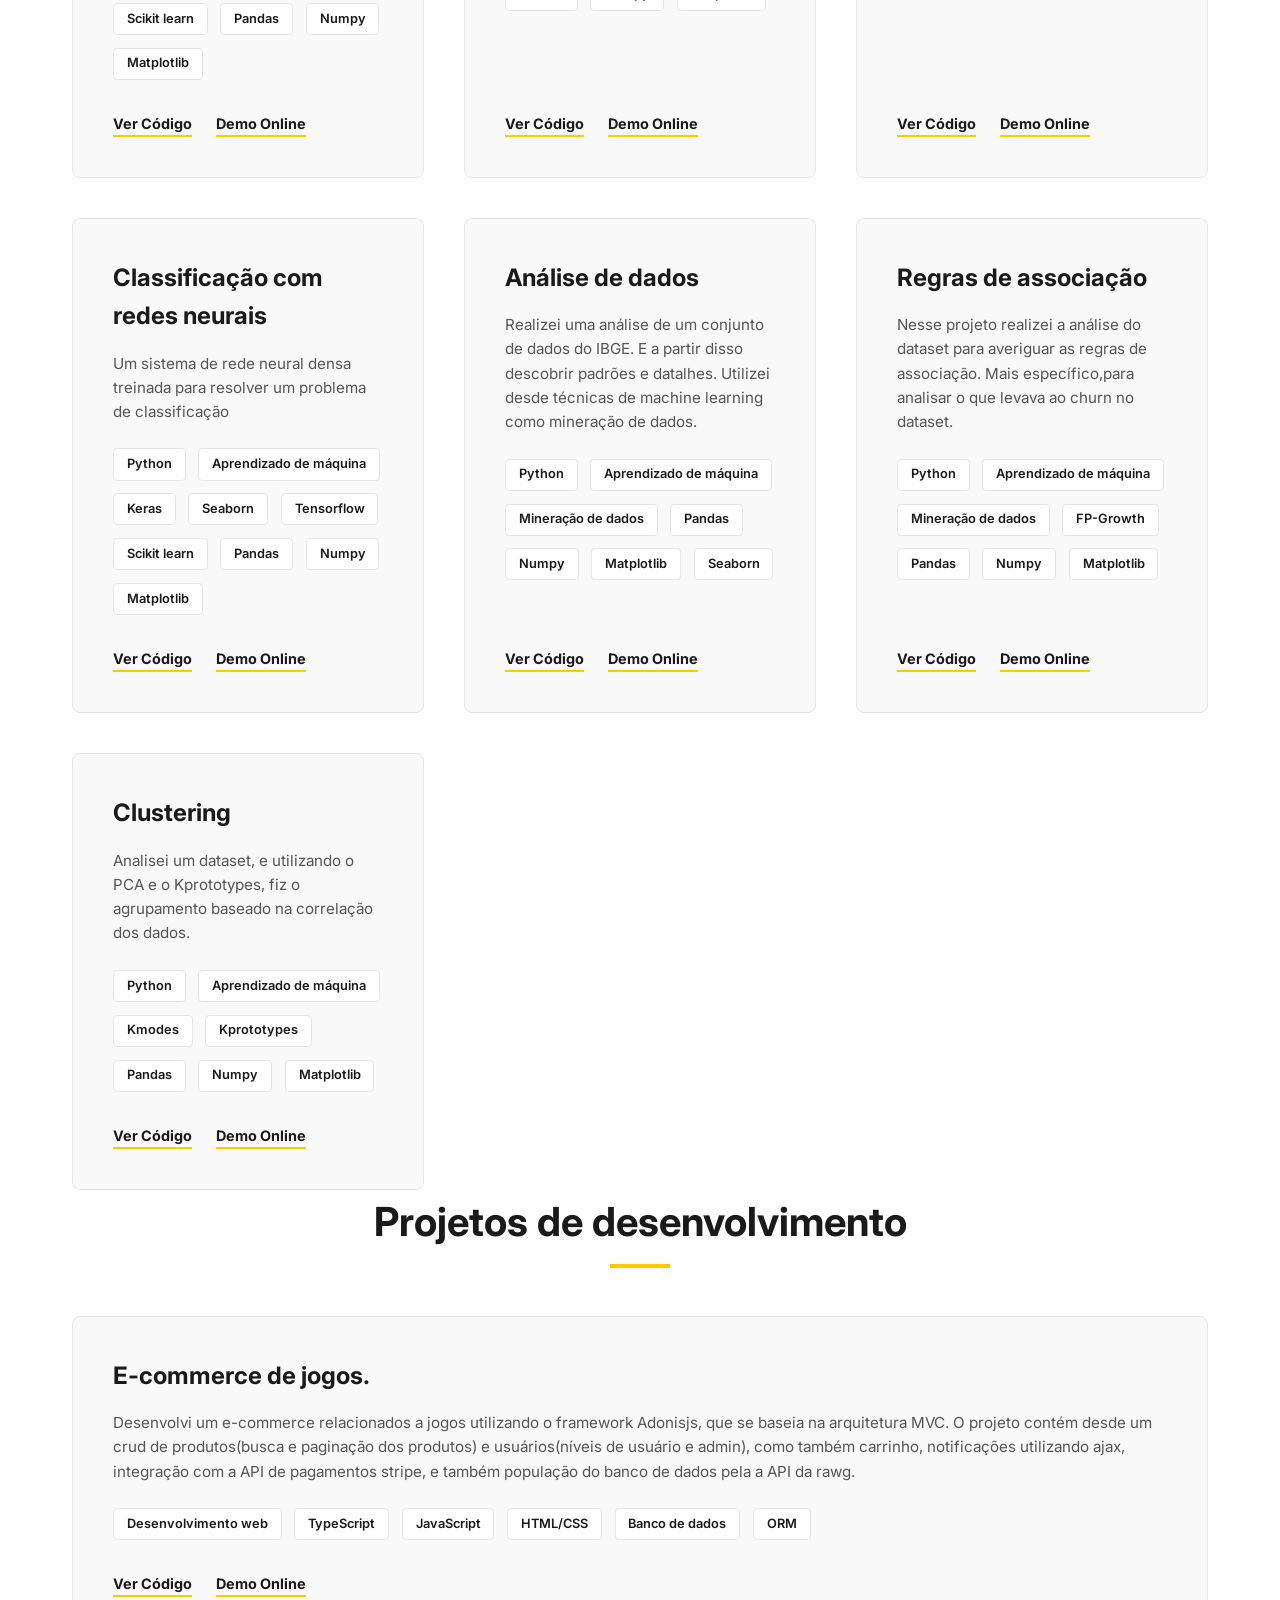
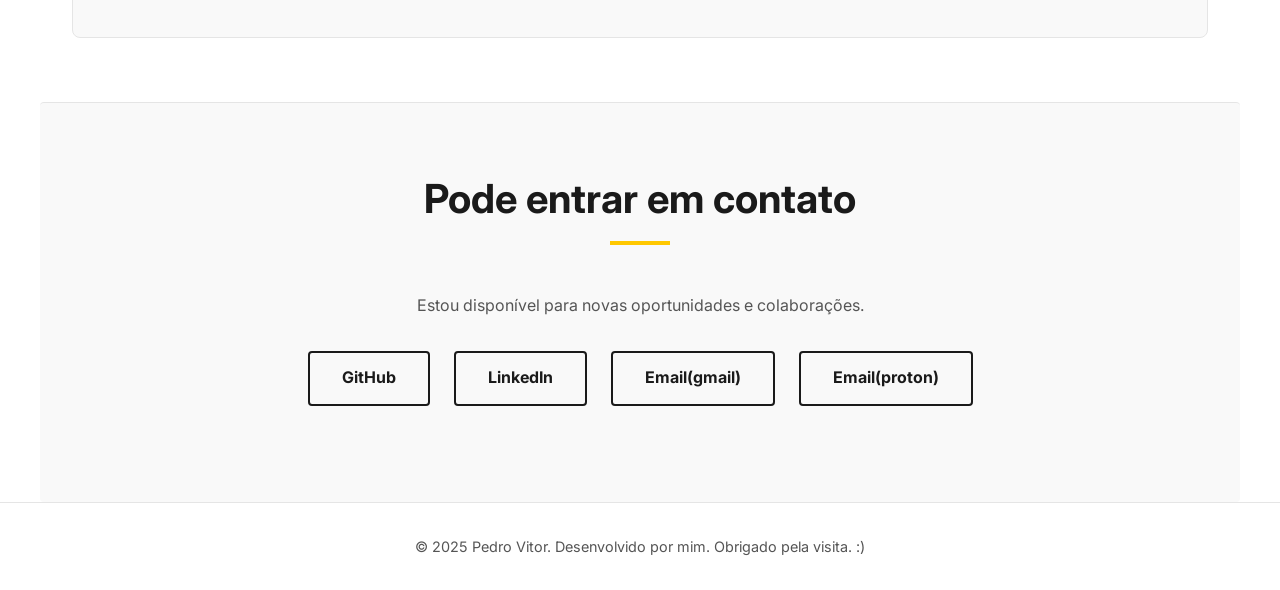
==== commit 8bb5c9f4: "Concertando uns erros ortográficos e um detalhe no rodapé" ====
--- a/index.html
+++ b/index.html
@@ -15,10 +15,10 @@
             <li><a href="#sobre">Sobre</a></li>
             <li><a href="#projetos">Projetos</a></li>
             <li><a href="#contato">Contato</a></li>
-            <button id="theme-toggle" class="theme-btn" aria-label="Alternar Tema">
+        </ul>
+        <button id="theme-toggle" class="theme-btn" aria-label="Alternar Tema">
             <span class="icon"><svg xmlns="http://www.w3.org/2000/svg" width="24" height="24" viewBox="0 0 24 24" fill="none" stroke="currentColor" stroke-width="2" stroke-linecap="round" stroke-linejoin="round" class="lucide lucide-sun-moon-icon lucide-sun-moon"><path d="M12 2v2"/><path d="M14.837 16.385a6 6 0 1 1-7.223-7.222c.624-.147.97.66.715 1.248a4 4 0 0 0 5.26 5.259c.589-.255 1.396.09 1.248.715"/><path d="M16 12a4 4 0 0 0-4-4"/><path d="m19 5-1.256 1.256"/><path d="M20 12h2"/></svg></span>
         </button>
-        </ul>
     </nav>
 
     <header id="sobre" class="hero">
@@ -45,7 +45,7 @@
             
             <div class="project-card">
                 <h3>Mini curso de aprendizado de máquina.</h3>
-                <p>Ministrei um mini curso de introdução a aprendizado de máquina. O curso cobriu assuntos como tratamento dos dados, a parte estatística e aplicação dos algorimots em si.</p>
+                <p>Ministrei um mini curso de introdução a aprendizado de máquina. O curso cobriu assuntos como tratamento dos dados, a parte estatística e aplicação dos algoritmos em si.</p>
                 <div class="tech-stack">
                     <span>Python</span> <span>Estatística</span> <span>Aprendizado de máquina</span>
                     <span>Scikit learn</span> <span>Pandas</span> <span>Numpy</span> <span>Matplotlib</span>
@@ -71,7 +71,7 @@
 
             <div class="project-card">
                 <h3>Regressão linear</h3>
-                <p>Desenvolvimento do algorimto de regressão linear de forma iterativa. Os dados são tratados, desde a verificação de valores faltantes até a normalização de dados numéricos.</p>
+                <p>Desenvolvimento do algoritmo de regressão linear de forma iterativa. Os dados são tratados, desde a verificação de valores faltantes até a normalização de dados numéricos.</p>
                 <div class="tech-stack">
                     <span>Python</span> <span>Aprendizado de máquina</span>
                     <span>Scikit learn</span> <span>Pandas</span> <span>Numpy</span> <span>Matplotlib</span>
--- a/style.css
+++ b/style.css
@@ -356,6 +356,7 @@
     background: var(--card-bg); /* Fundo sutilmente diferente */
     padding-top: 4rem;
     border-top: 1px solid var(--border-color);
+    border-radius: 4px;
 }
 
 .contact-section p {
@@ -421,10 +422,6 @@
         max-width: 400px;
         margin: 0 auto;
     }
-    
-    .social-links a:last-child {
-        grid-column: span 2; /* O último ocupa a linha toda */
-    }
 
     .social-links a {
         width: 100%;
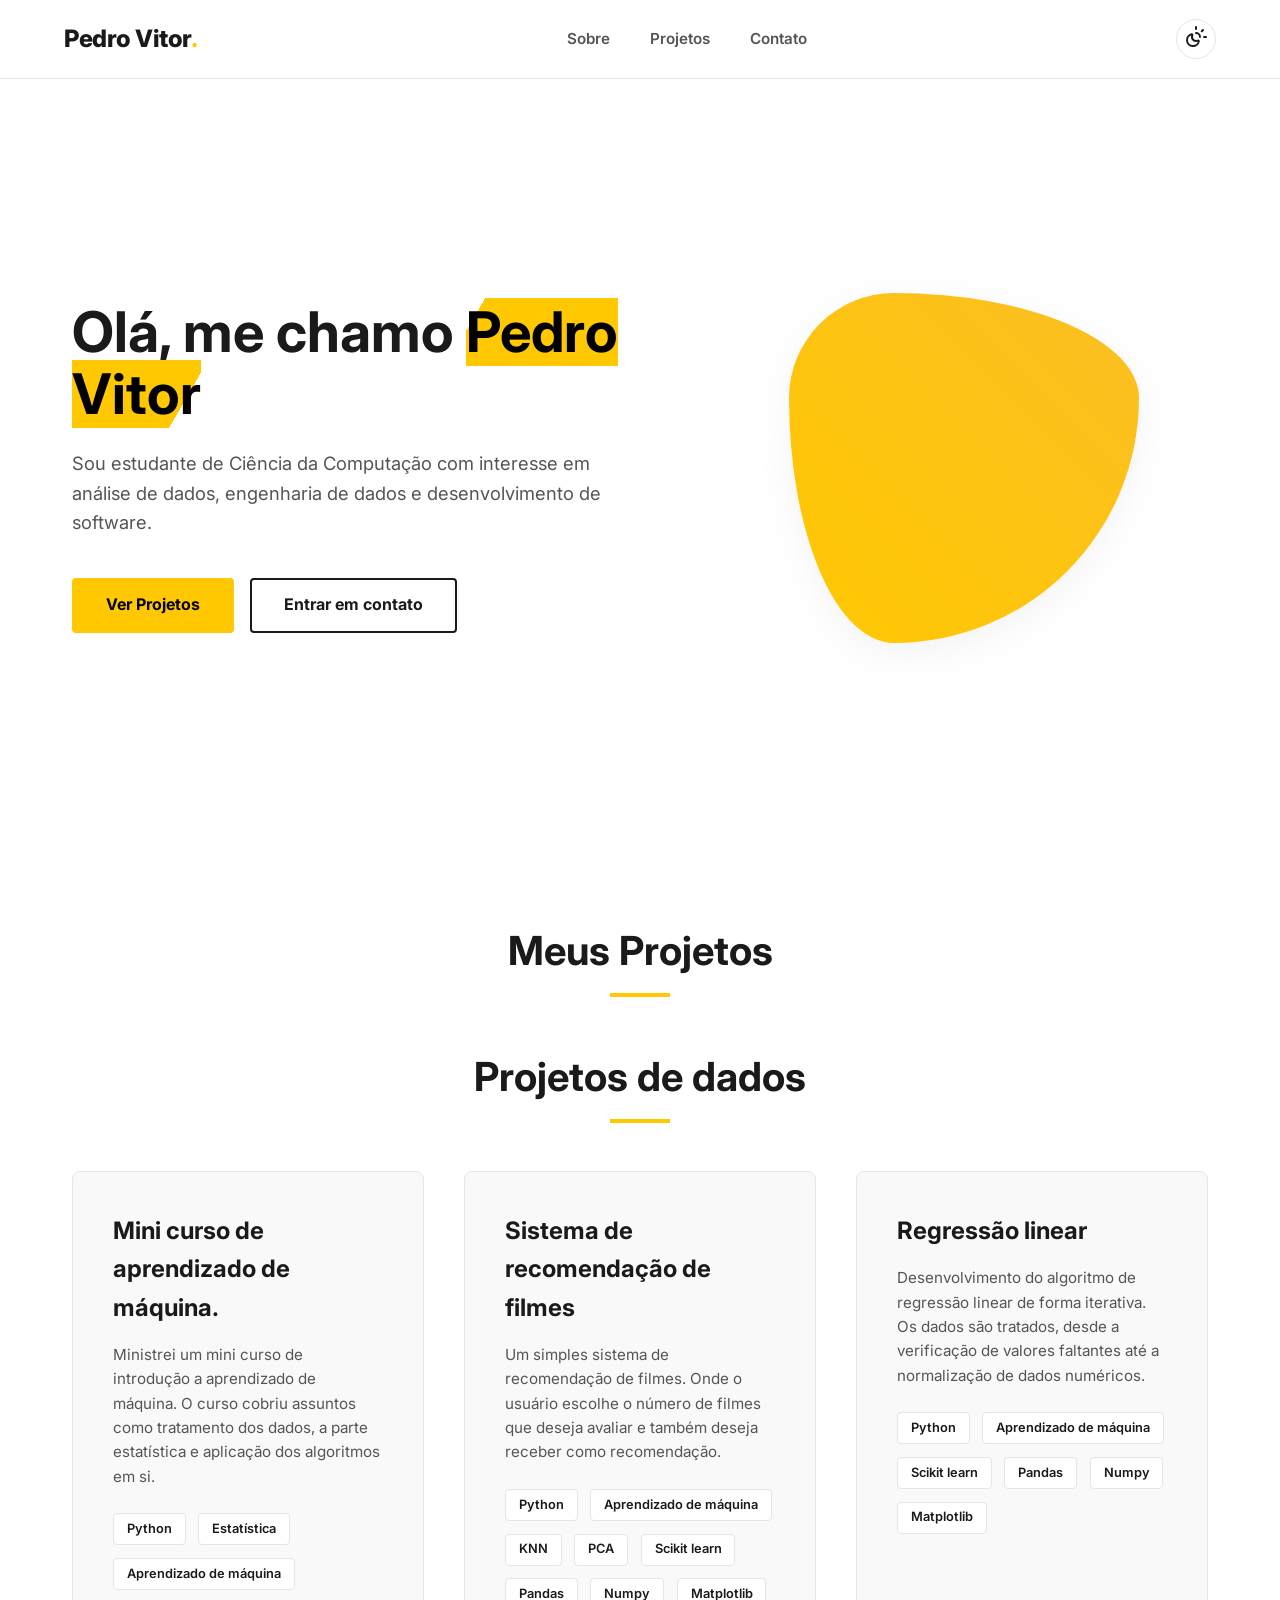
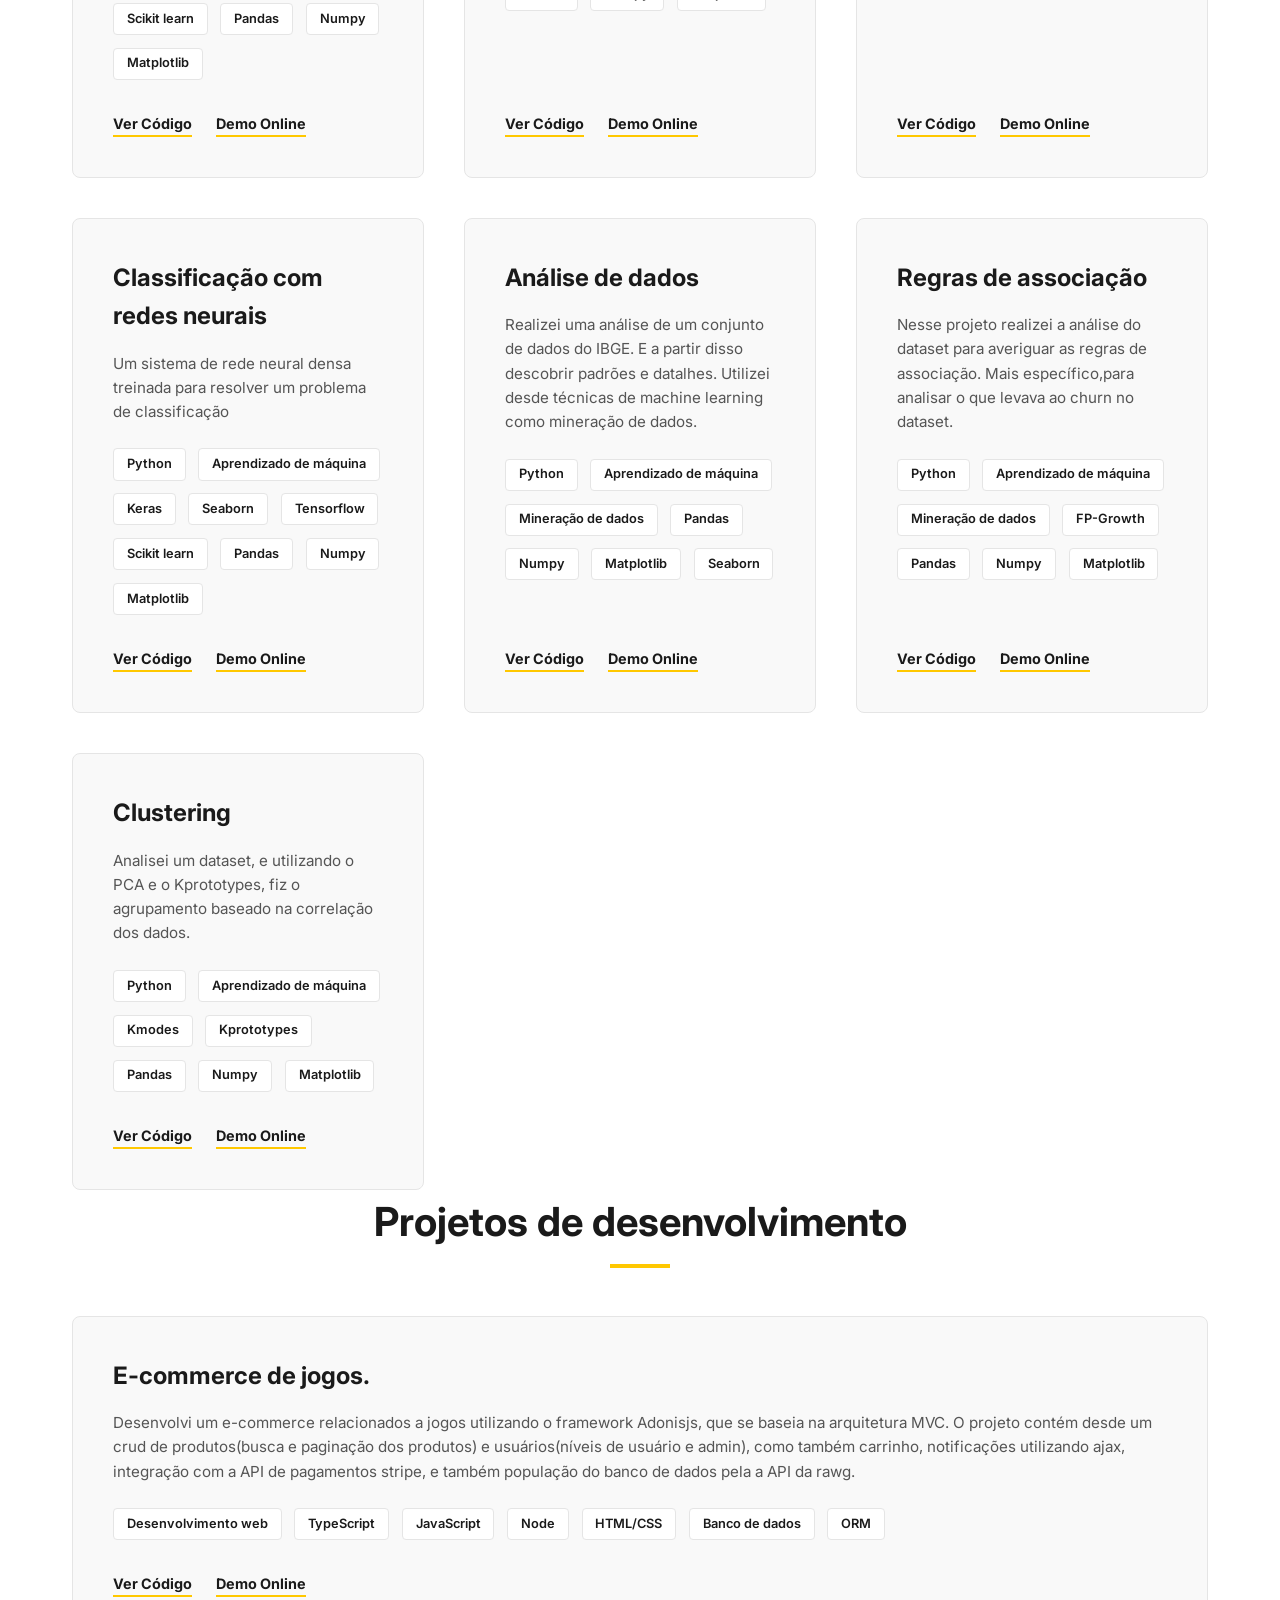
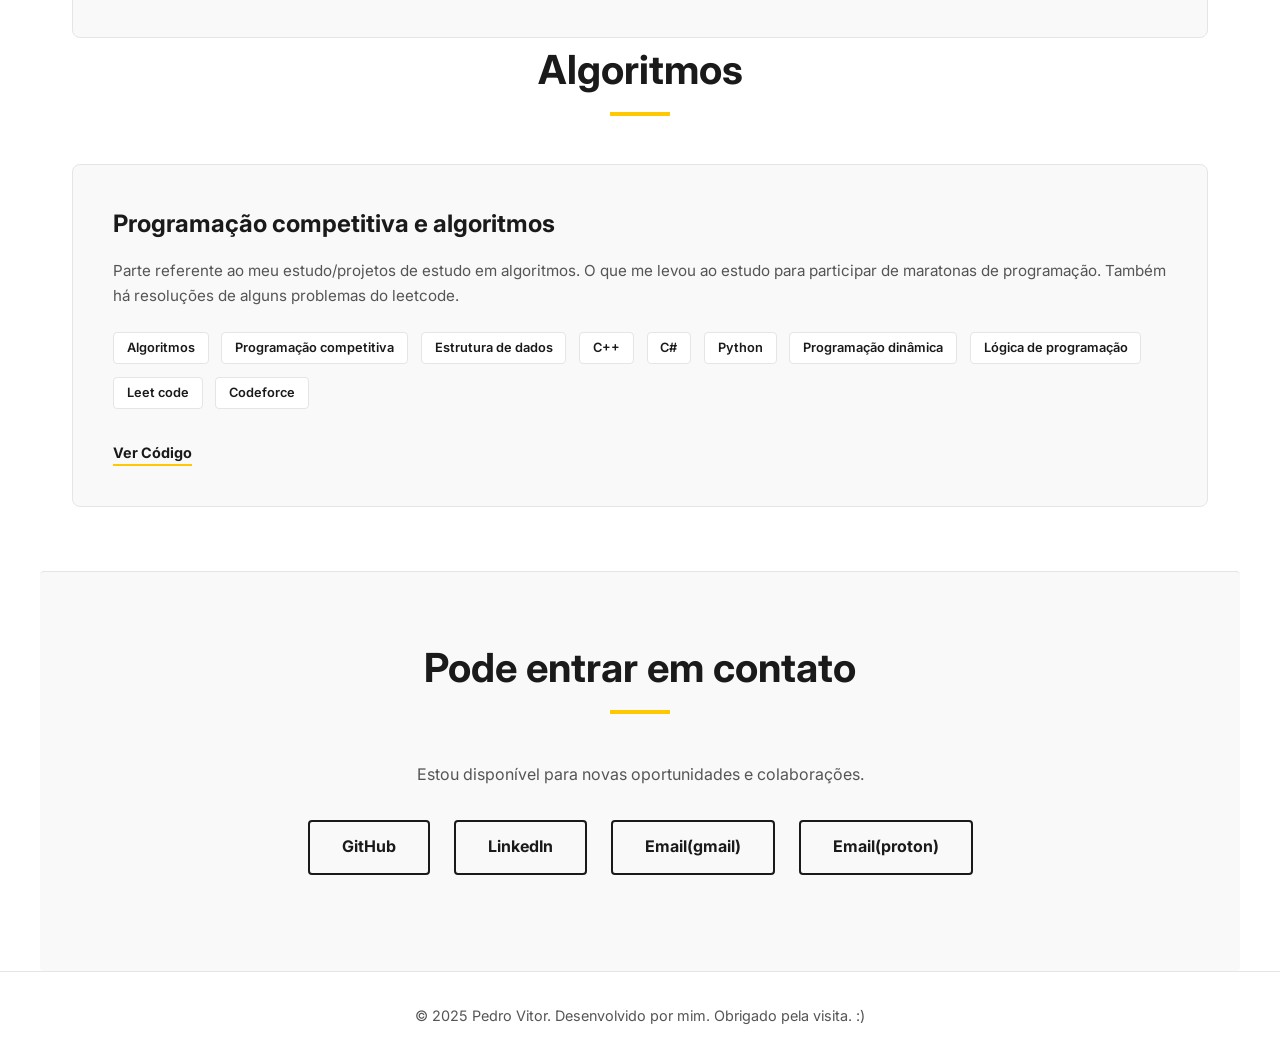
==== commit 051bbc52: "Adicionando a tag 'Node' que tinha esquecido na parte do ecommerc" ====
--- a/index.html
+++ b/index.html
@@ -144,7 +144,7 @@
                     notificações utilizando ajax, integração com a API de pagamentos stripe, e também população do banco de dados pela a API da rawg.
                 </p>
                 <div class="tech-stack">
-                    <span>Desenvolvimento web</span> <span>TypeScript</span> <span>JavaScript</span> 
+                    <span>Desenvolvimento web</span> <span>TypeScript</span> <span>JavaScript</span> <span>Node</span>
                     <span>HTML/CSS</span> <span>Banco de dados</span> <span>ORM</span>
                 </div>
                 <div class="links">
@@ -152,10 +152,24 @@
                     <a href="#">Demo Online</a>
                 </div>
             </div>
-
-            
         </div>
-        
+        <h2>Algoritmos</h2>
+        <div class="projects-grid">
+            <div class="project-card">
+                <h3>Programação competitiva e algoritmos</h3>
+                <p>Parte referente ao meu estudo/projetos de estudo em algoritmos. O que me levou ao estudo para participar de maratonas de programação.
+                    Também há resoluções de alguns problemas do leetcode.
+                </p>
+                <div class="tech-stack">
+                    <span>Algoritmos</span> <span>Programação competitiva</span> <span>Estrutura de dados</span>
+                    <span>C++</span> <span>C#</span> <span>Python</span> <span>Programação dinâmica</span>
+                    <span>Lógica de programação</span> <span>Leet code</span> <span>Codeforce</span>
+                </div>
+                <div class="links">
+                    <a href="https://github.com/PedroVSD/Maratona" target="_blank">Ver Código</a>
+                </div>
+            </div>
+        </div>
     </section>
 
     <section id="contato" class="container contact-section">
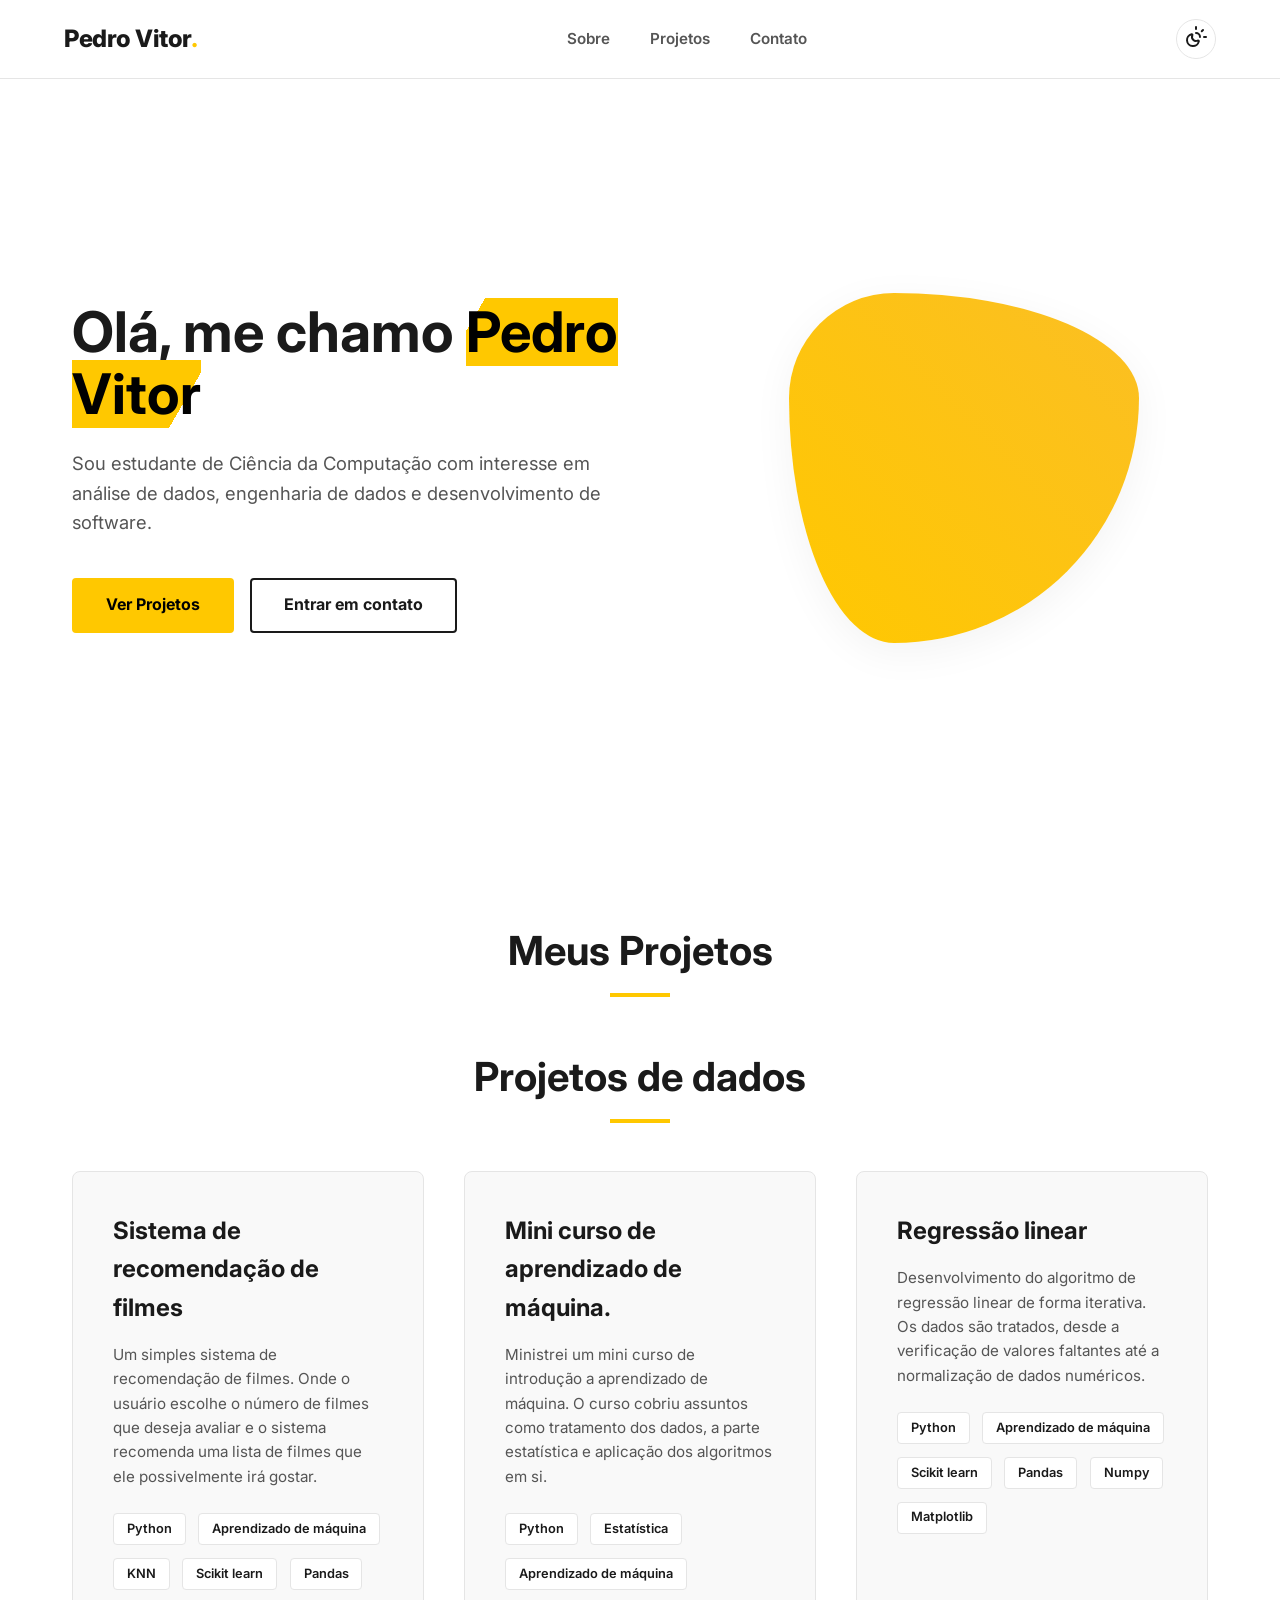
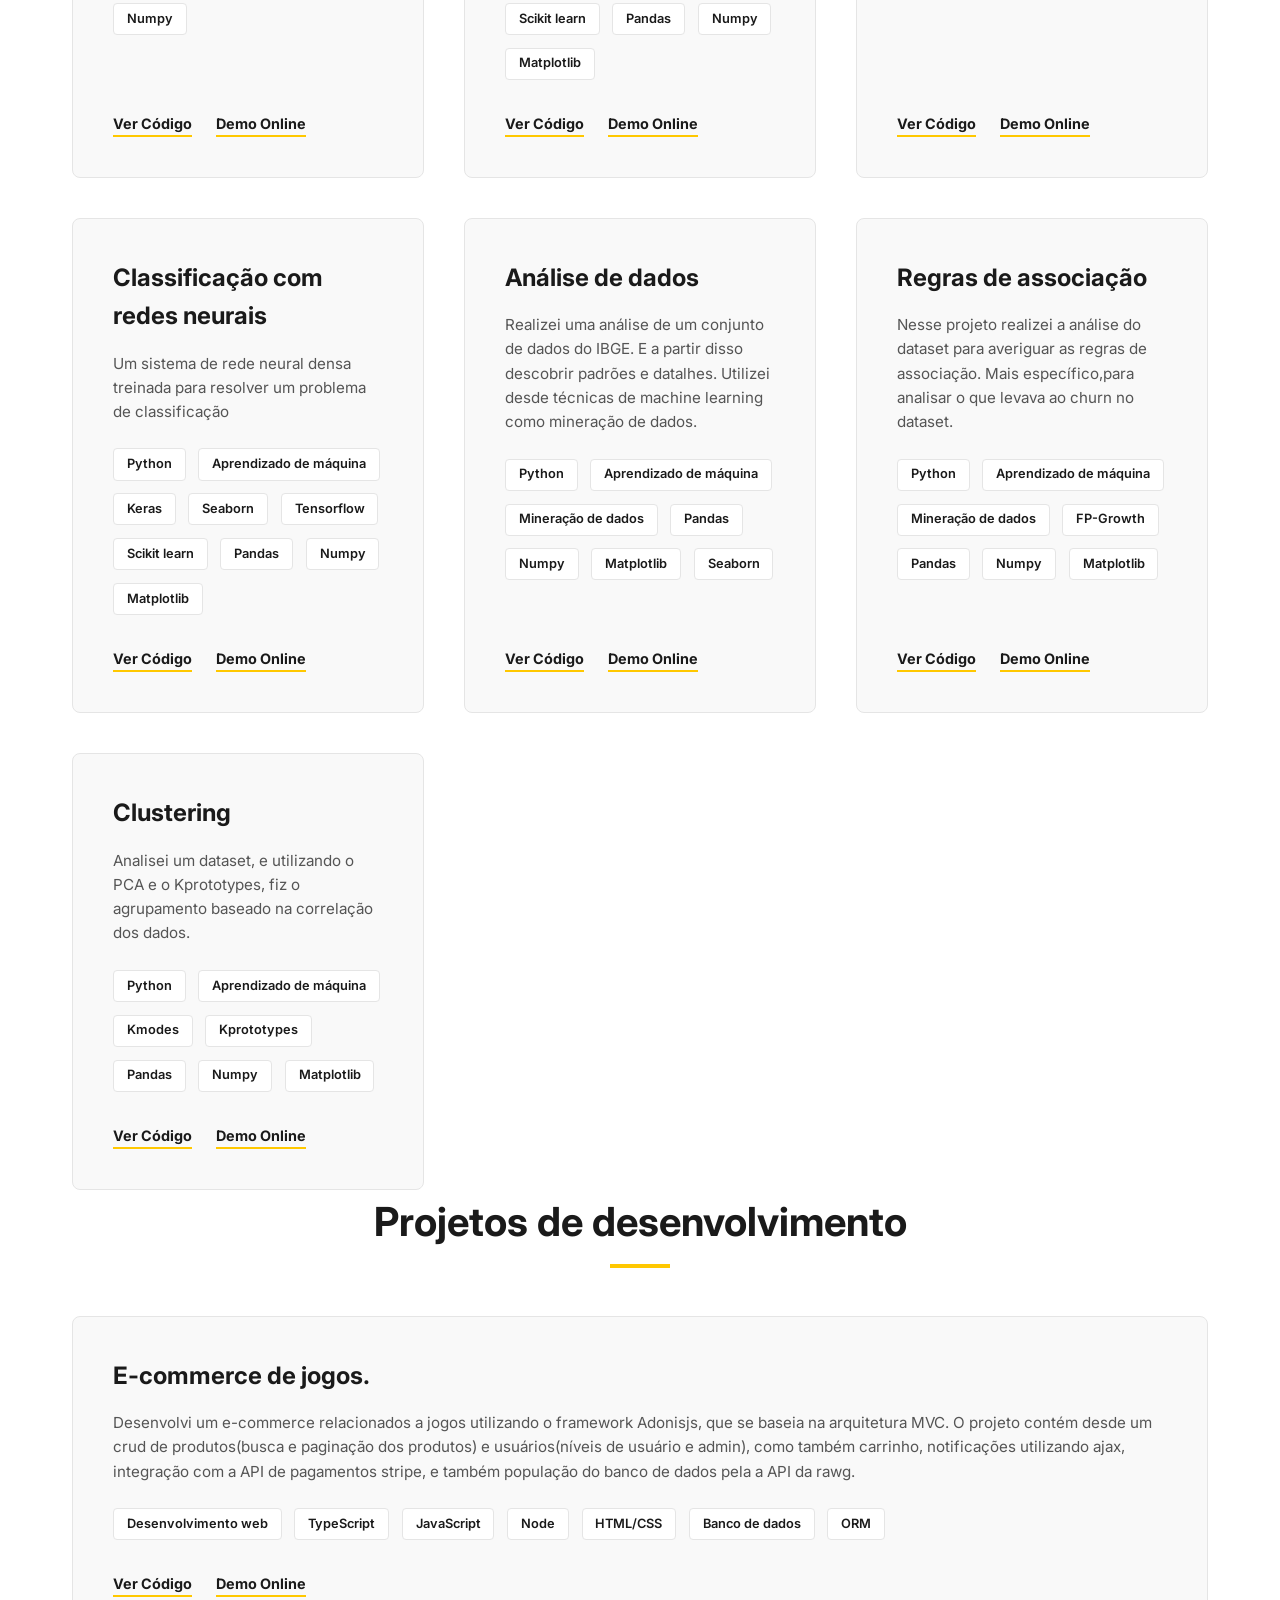
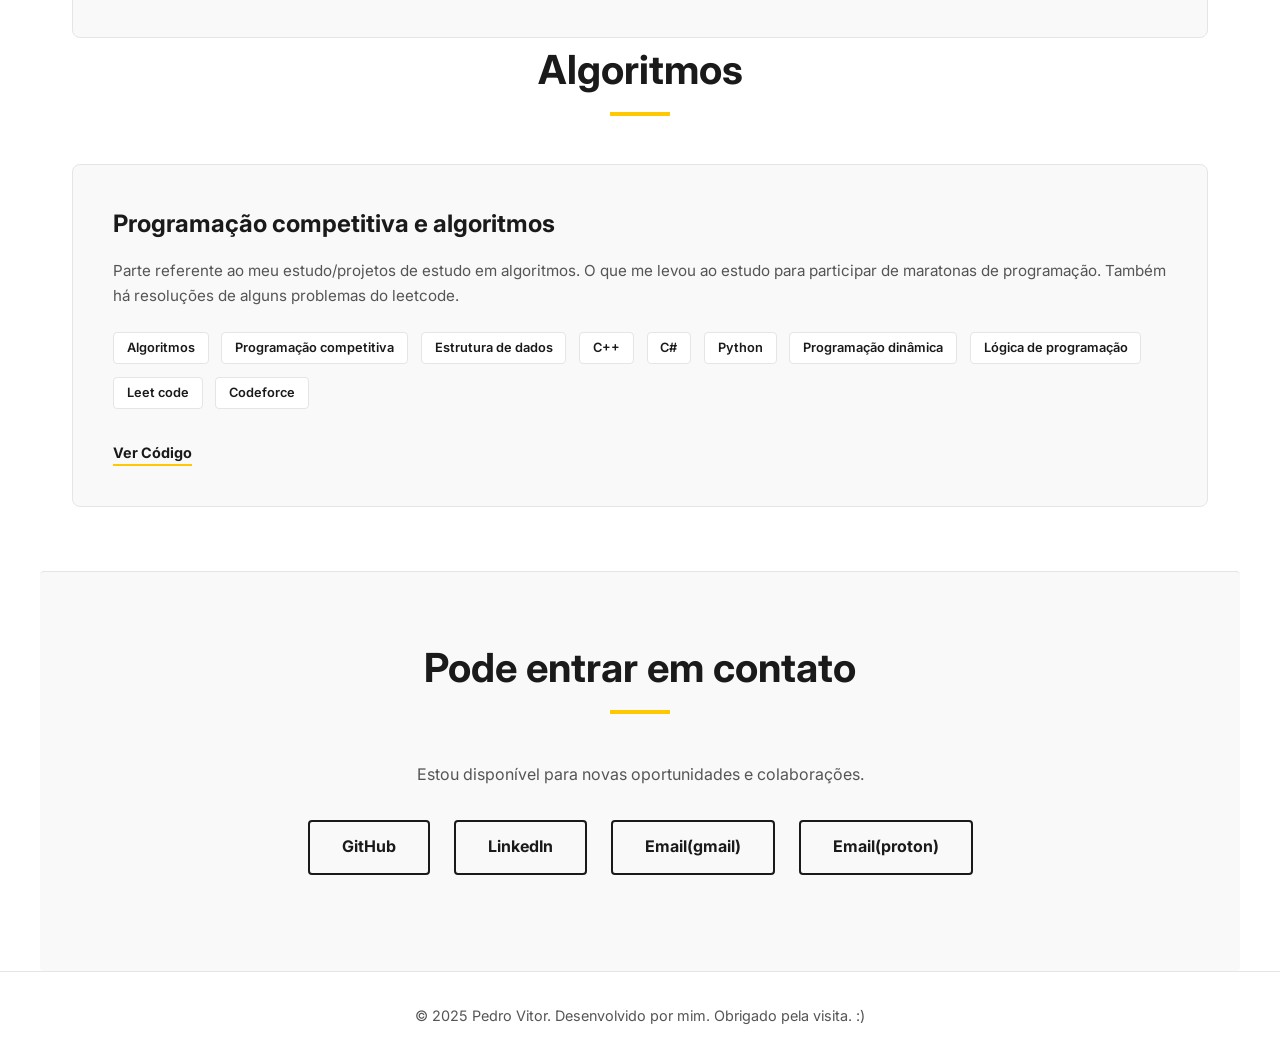
==== commit 512ca0c5: "Atualizando o card do sistema de recomendação" ====
--- a/index.html
+++ b/index.html
@@ -42,7 +42,20 @@
         <h2>Meus Projetos</h2>
         <h2>Projetos de dados</h2>
         <div class="projects-grid">
-            
+           
+            <div class="project-card">
+                <h3>Sistema de recomendação de filmes</h3>
+                <p>Um simples sistema de recomendação de filmes. Onde o usuário escolhe o número de filmes que deseja avaliar e o sistema recomenda uma lista de filmes que ele possivelmente irá gostar.</p>
+                <div class="tech-stack">
+                    <span>Python</span> <span>Aprendizado de máquina</span> <span>KNN</span>
+                    <span>Scikit learn</span> <span>Pandas</span> <span>Numpy</span>
+                </div>
+                <div class="links">
+                    <a href="https://github.com/PedroVSD/Ciencia-de-dados/tree/main/Sistema%20de%20recomenda%C3%A7%C3%A3o" target="_blank">Ver Código</a>
+                    <a href="#">Demo Online</a>
+                </div>
+            </div>
+
             <div class="project-card">
                 <h3>Mini curso de aprendizado de máquina.</h3>
                 <p>Ministrei um mini curso de introdução a aprendizado de máquina. O curso cobriu assuntos como tratamento dos dados, a parte estatística e aplicação dos algoritmos em si.</p>
@@ -56,18 +69,6 @@
                 </div>
             </div>
 
-            <div class="project-card">
-                <h3>Sistema de recomendação de filmes</h3>
-                <p>Um simples sistema de recomendação de filmes. Onde o usuário escolhe o número de filmes que deseja avaliar e também deseja receber como recomendação.</p>
-                <div class="tech-stack">
-                    <span>Python</span> <span>Aprendizado de máquina</span> <span>KNN</span> <span>PCA</span>
-                    <span>Scikit learn</span> <span>Pandas</span> <span>Numpy</span> <span>Matplotlib</span>
-                </div>
-                <div class="links">
-                    <a href="#">Ver Código</a>
-                    <a href="#">Demo Online</a>
-                </div>
-            </div>
 
             <div class="project-card">
                 <h3>Regressão linear</h3>
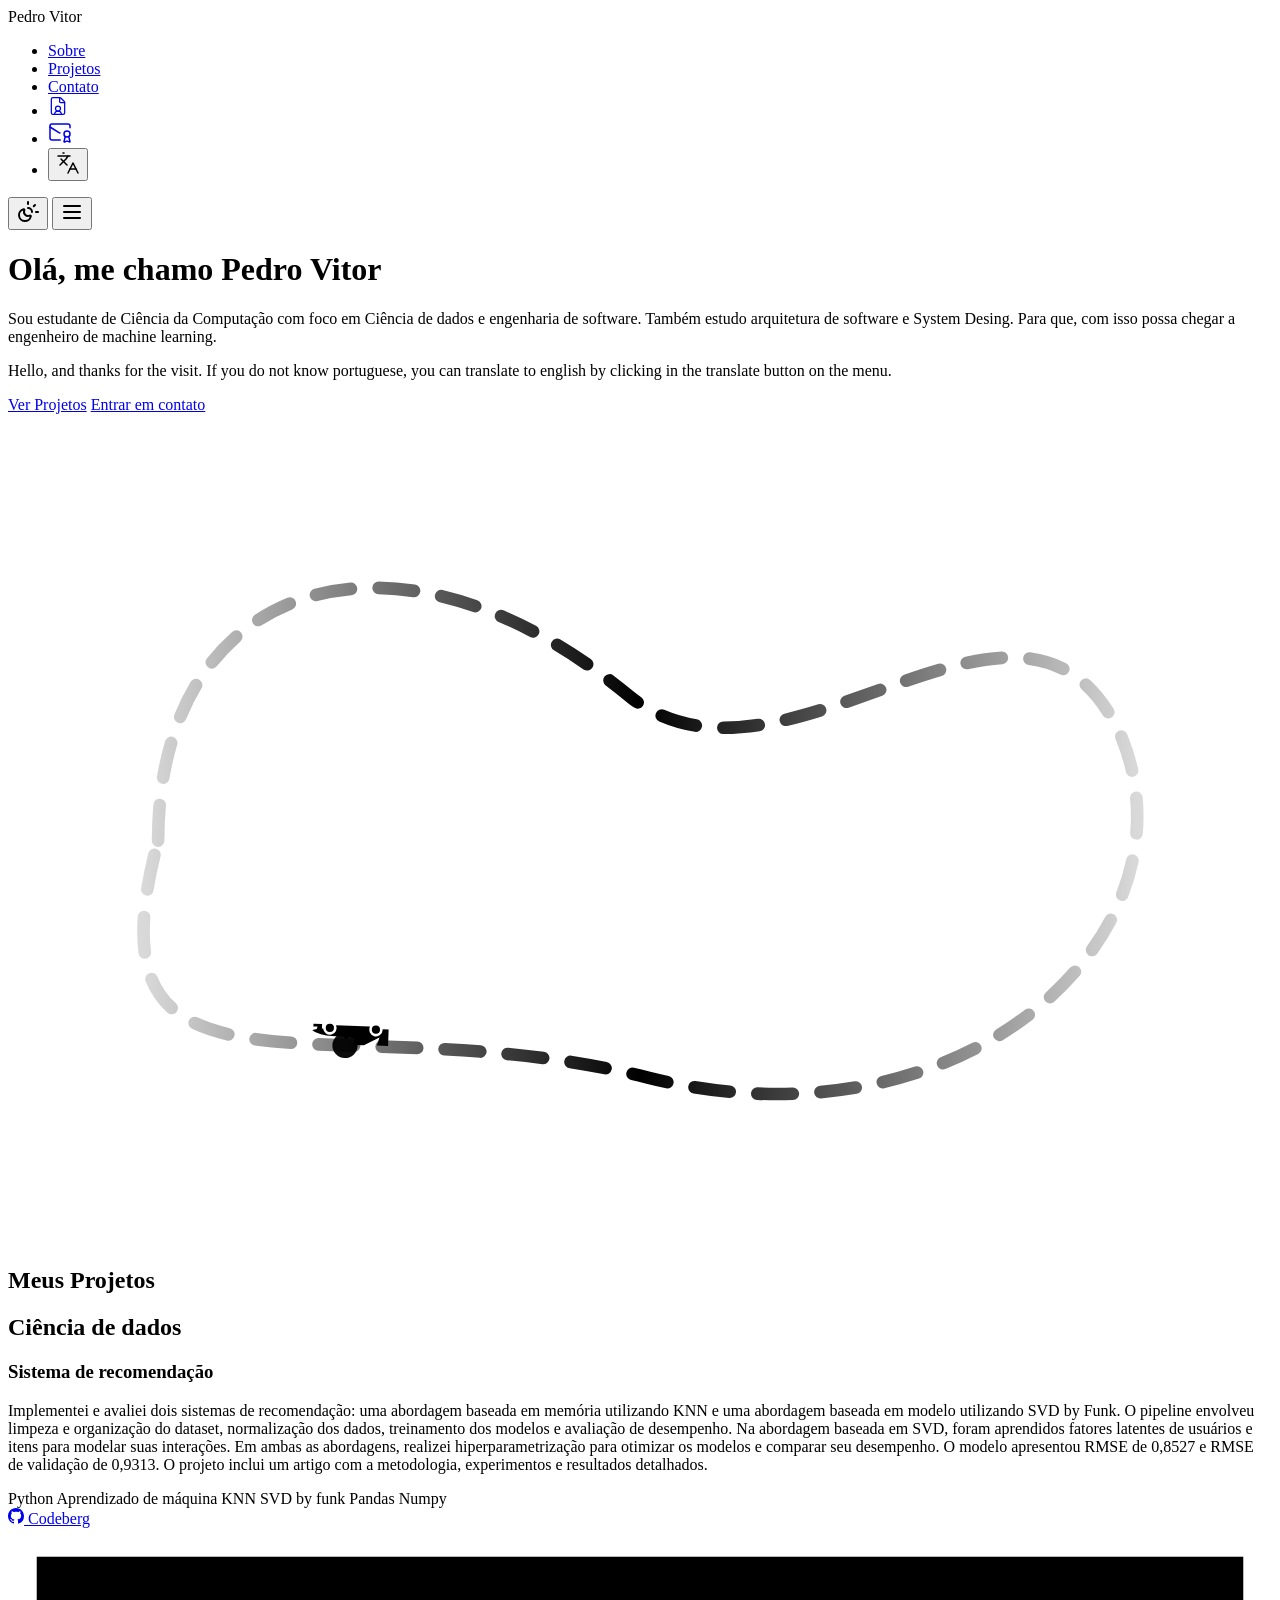
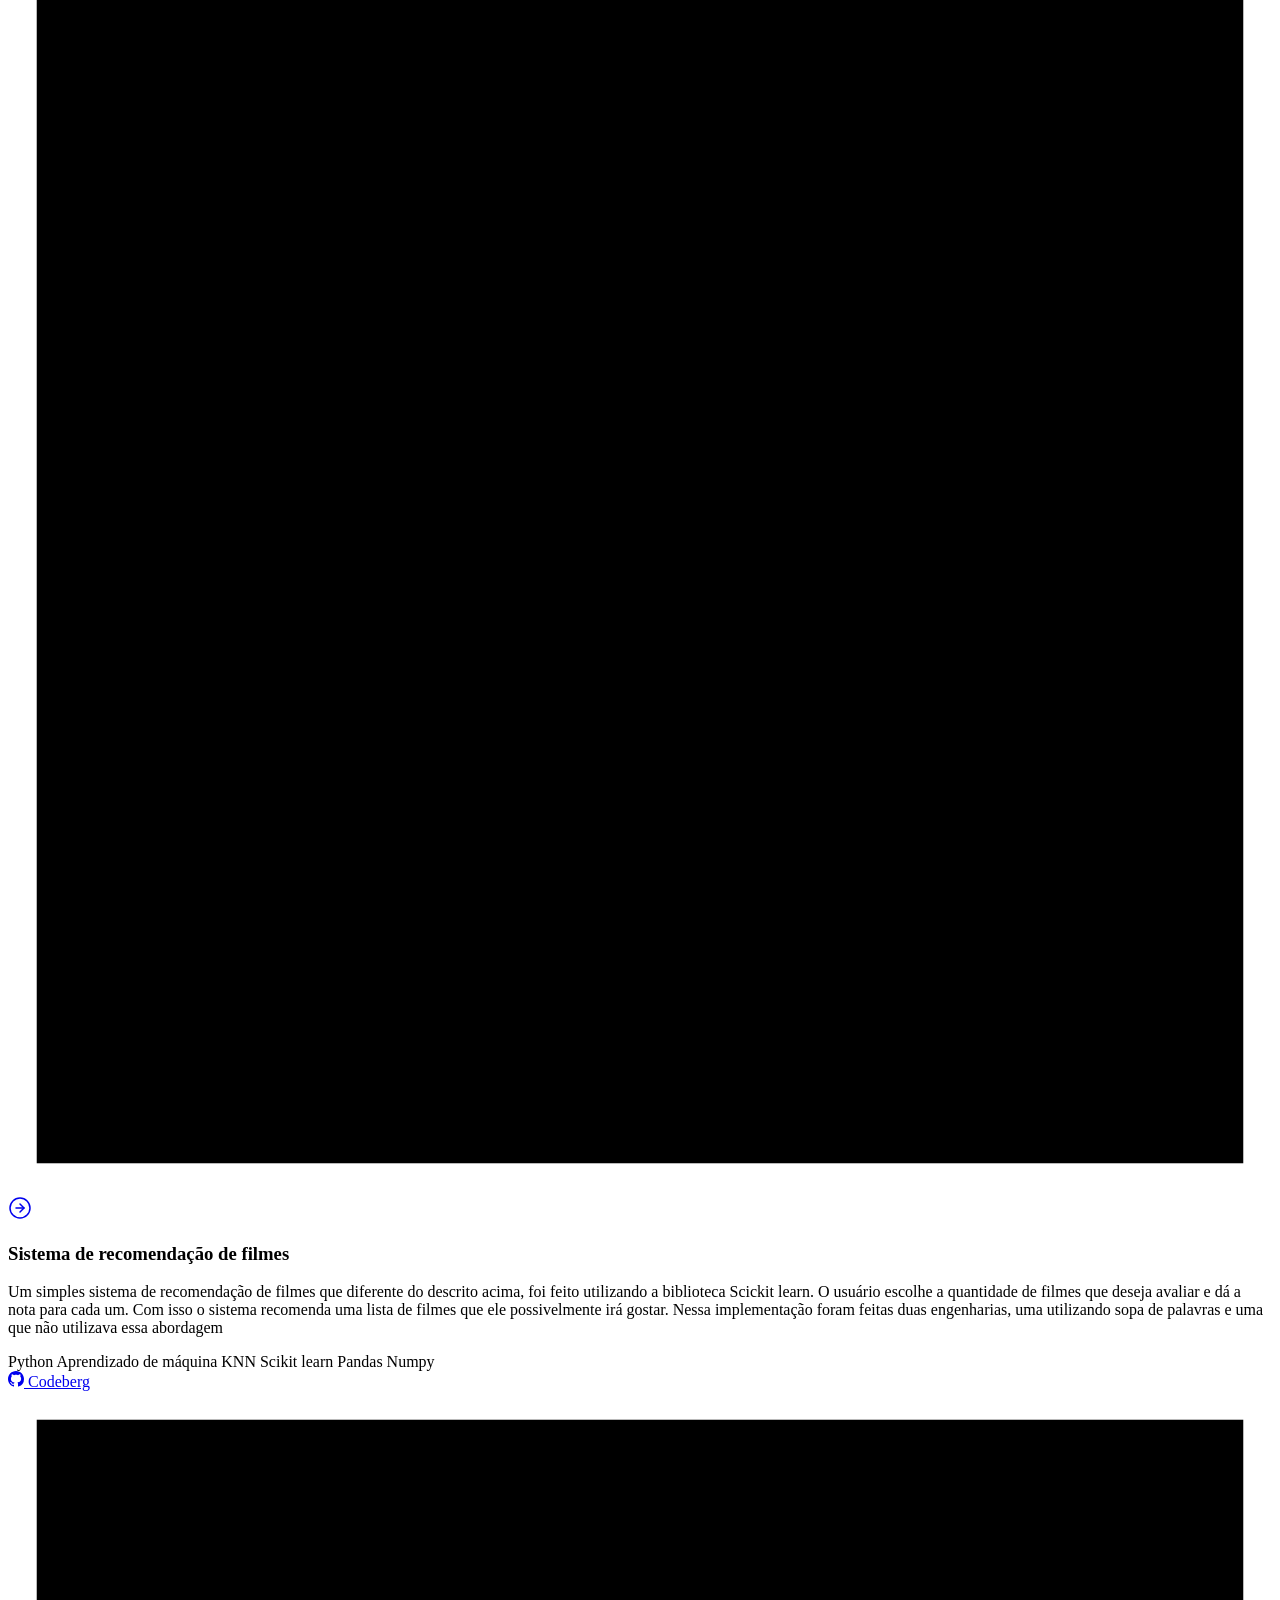
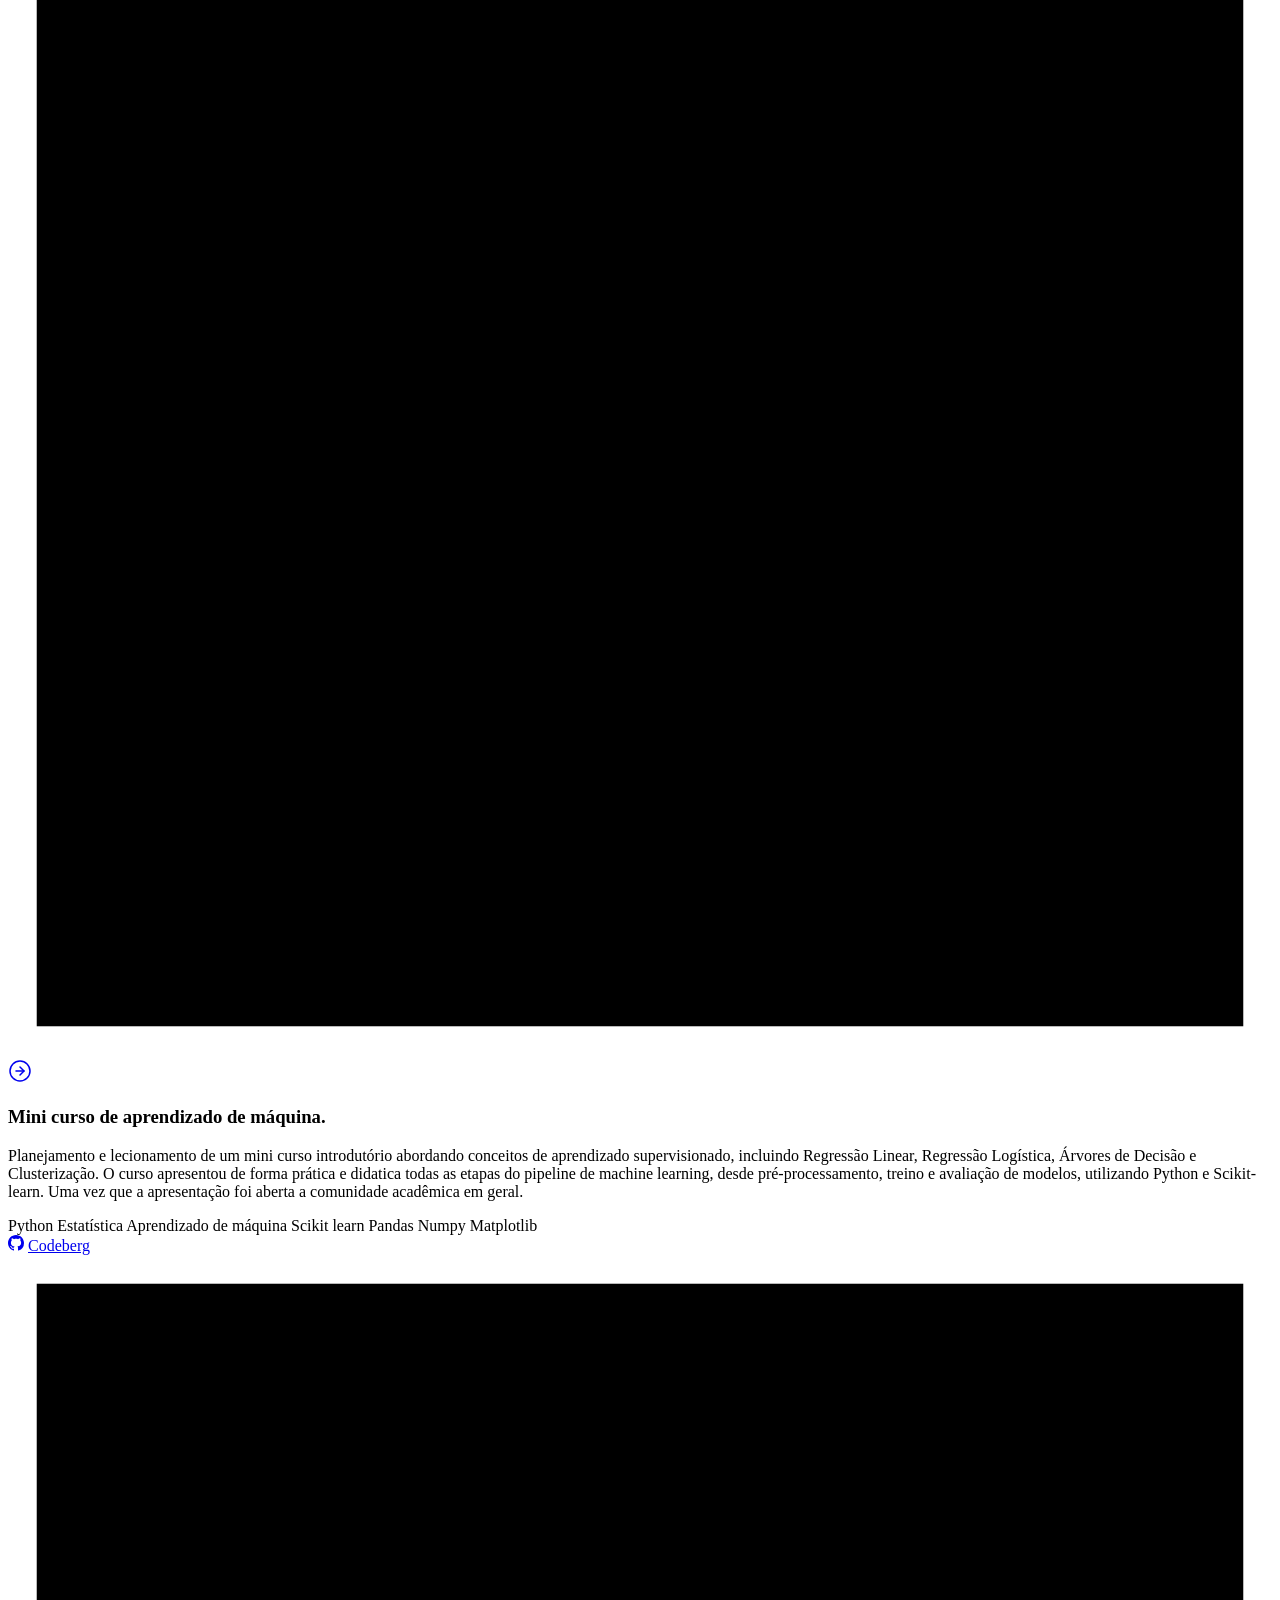
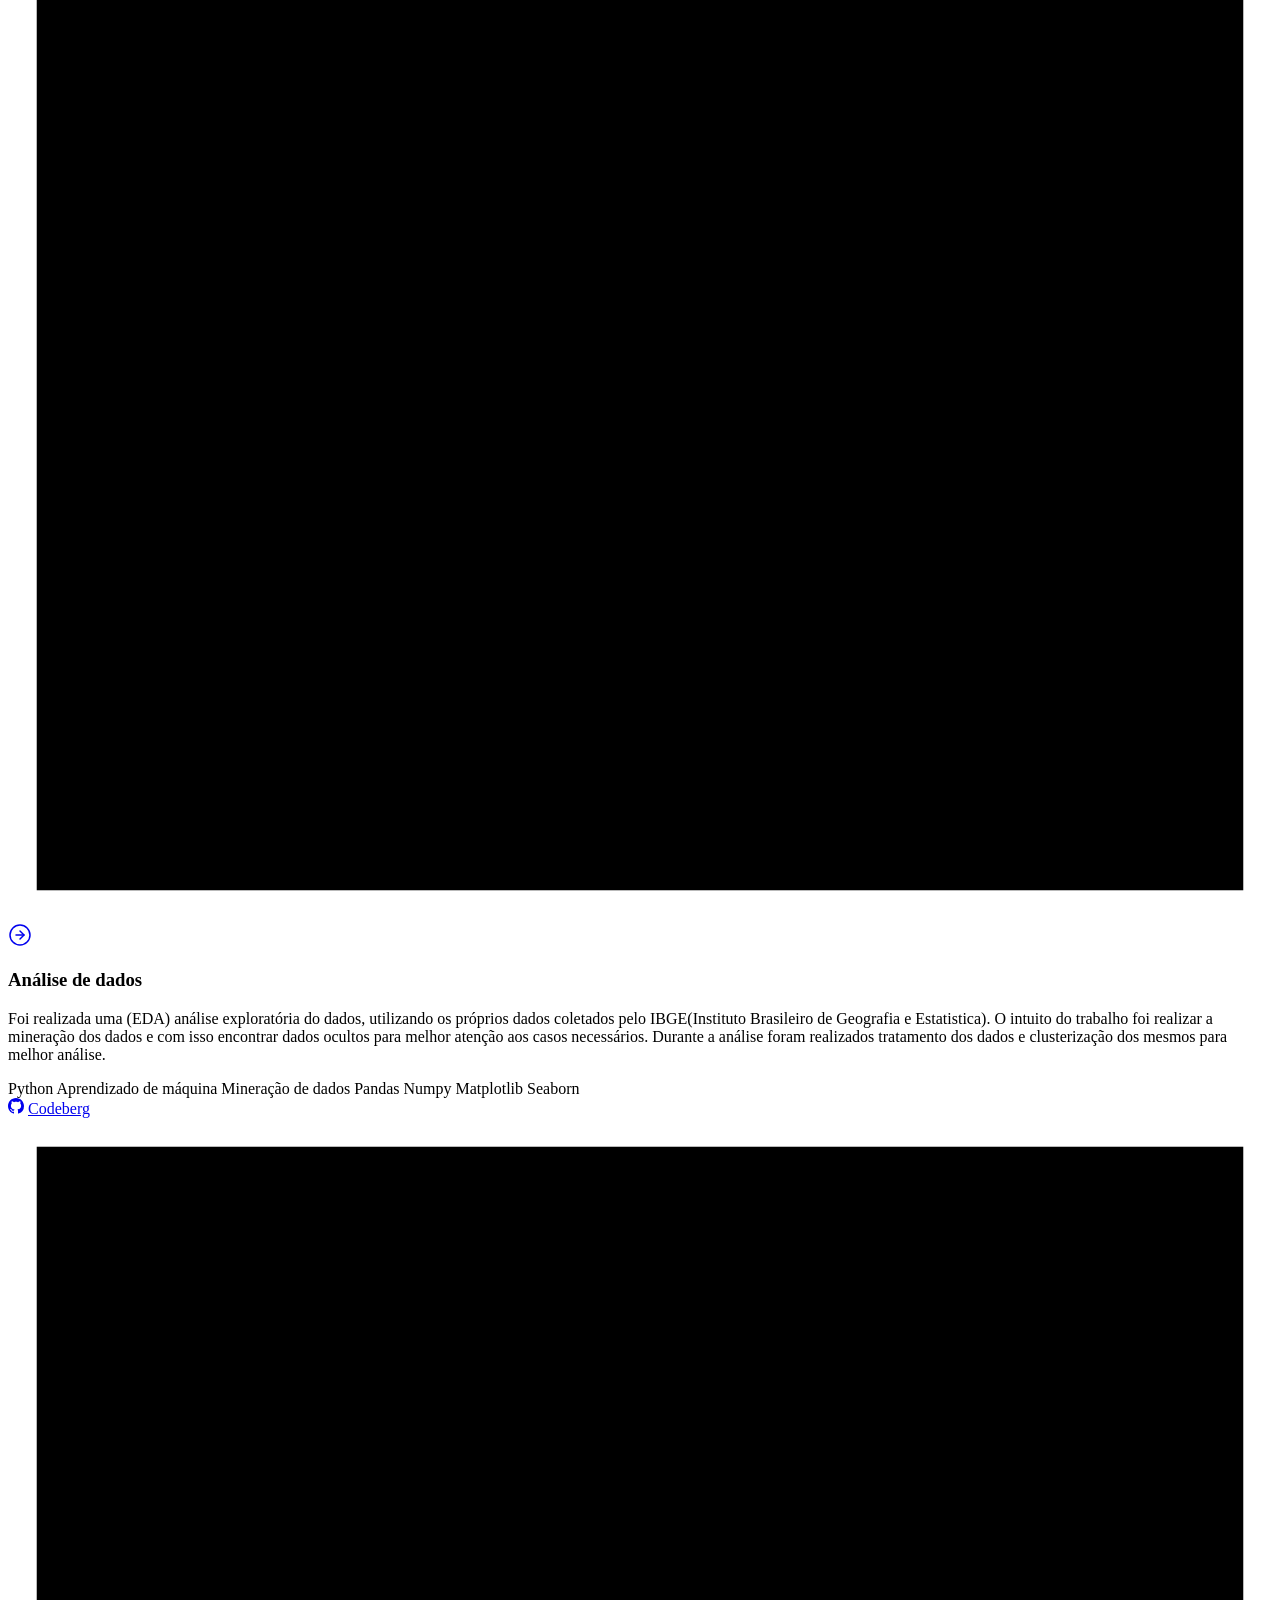
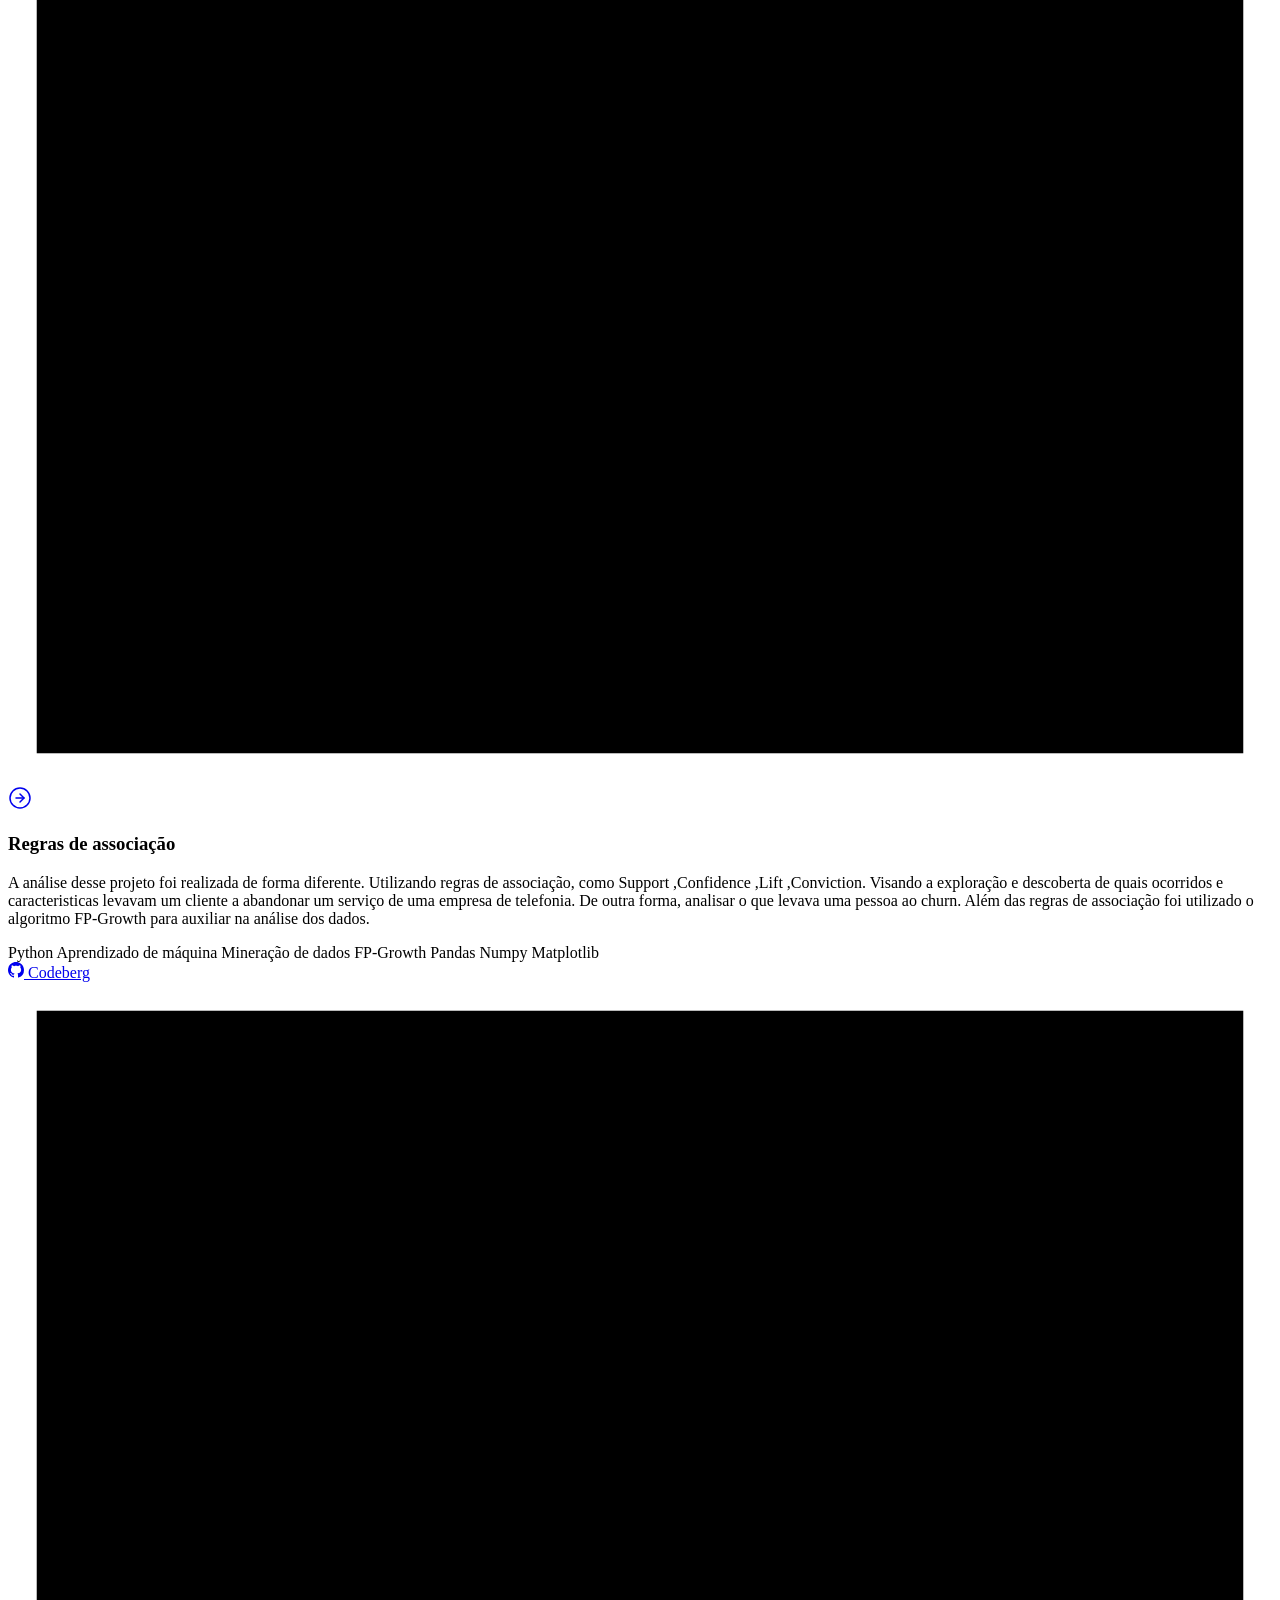
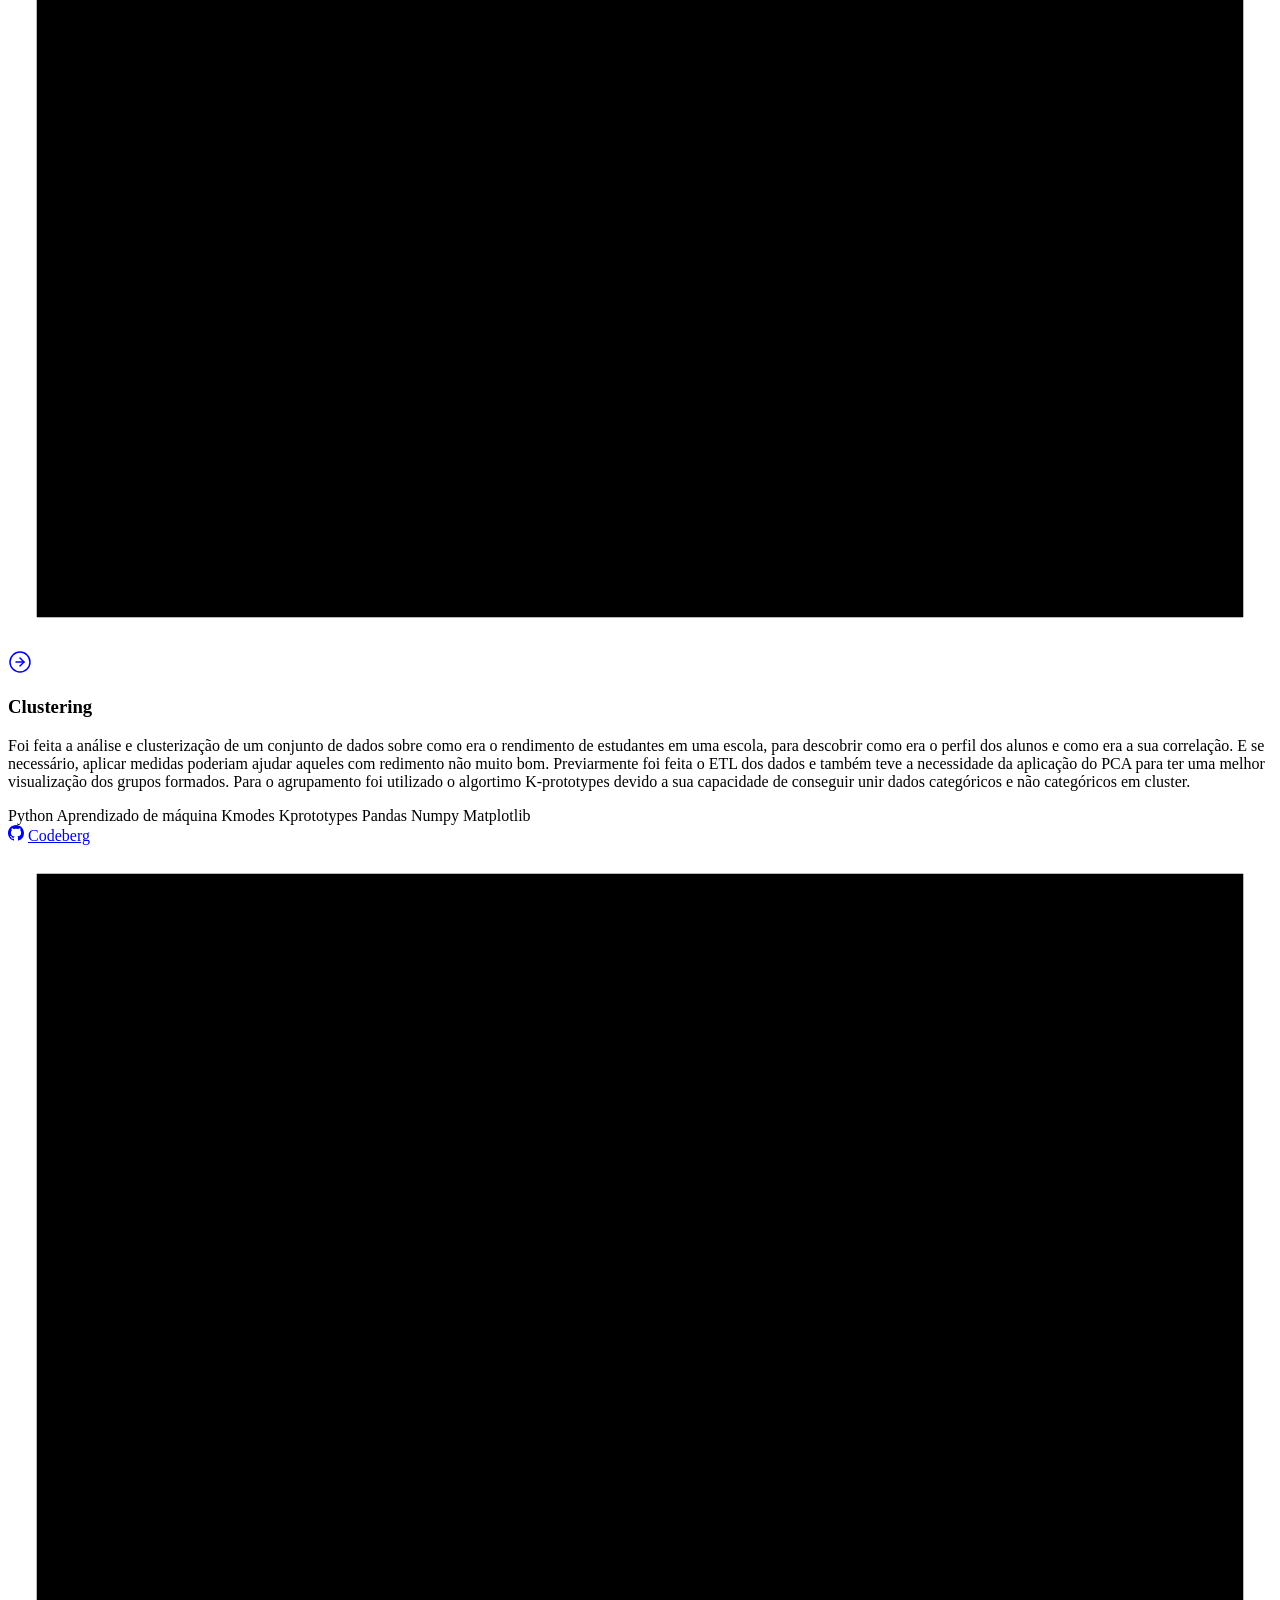
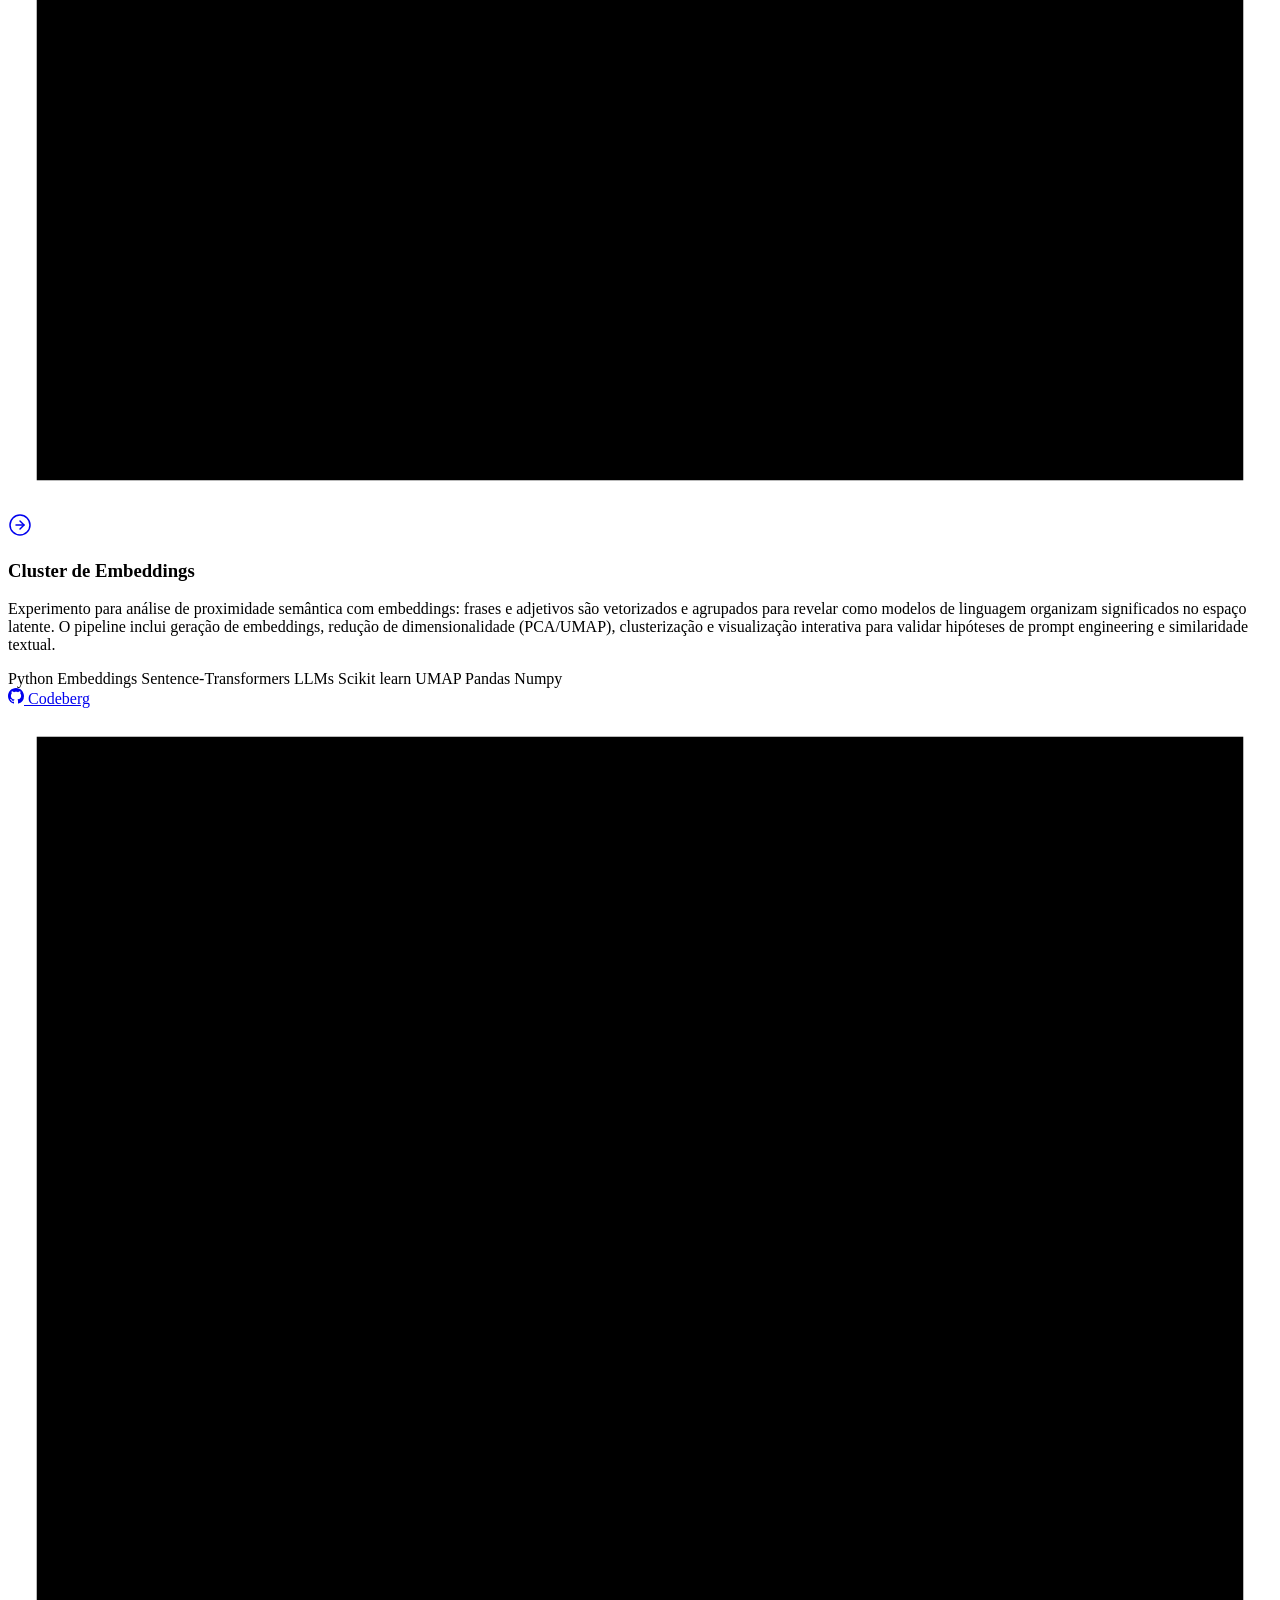
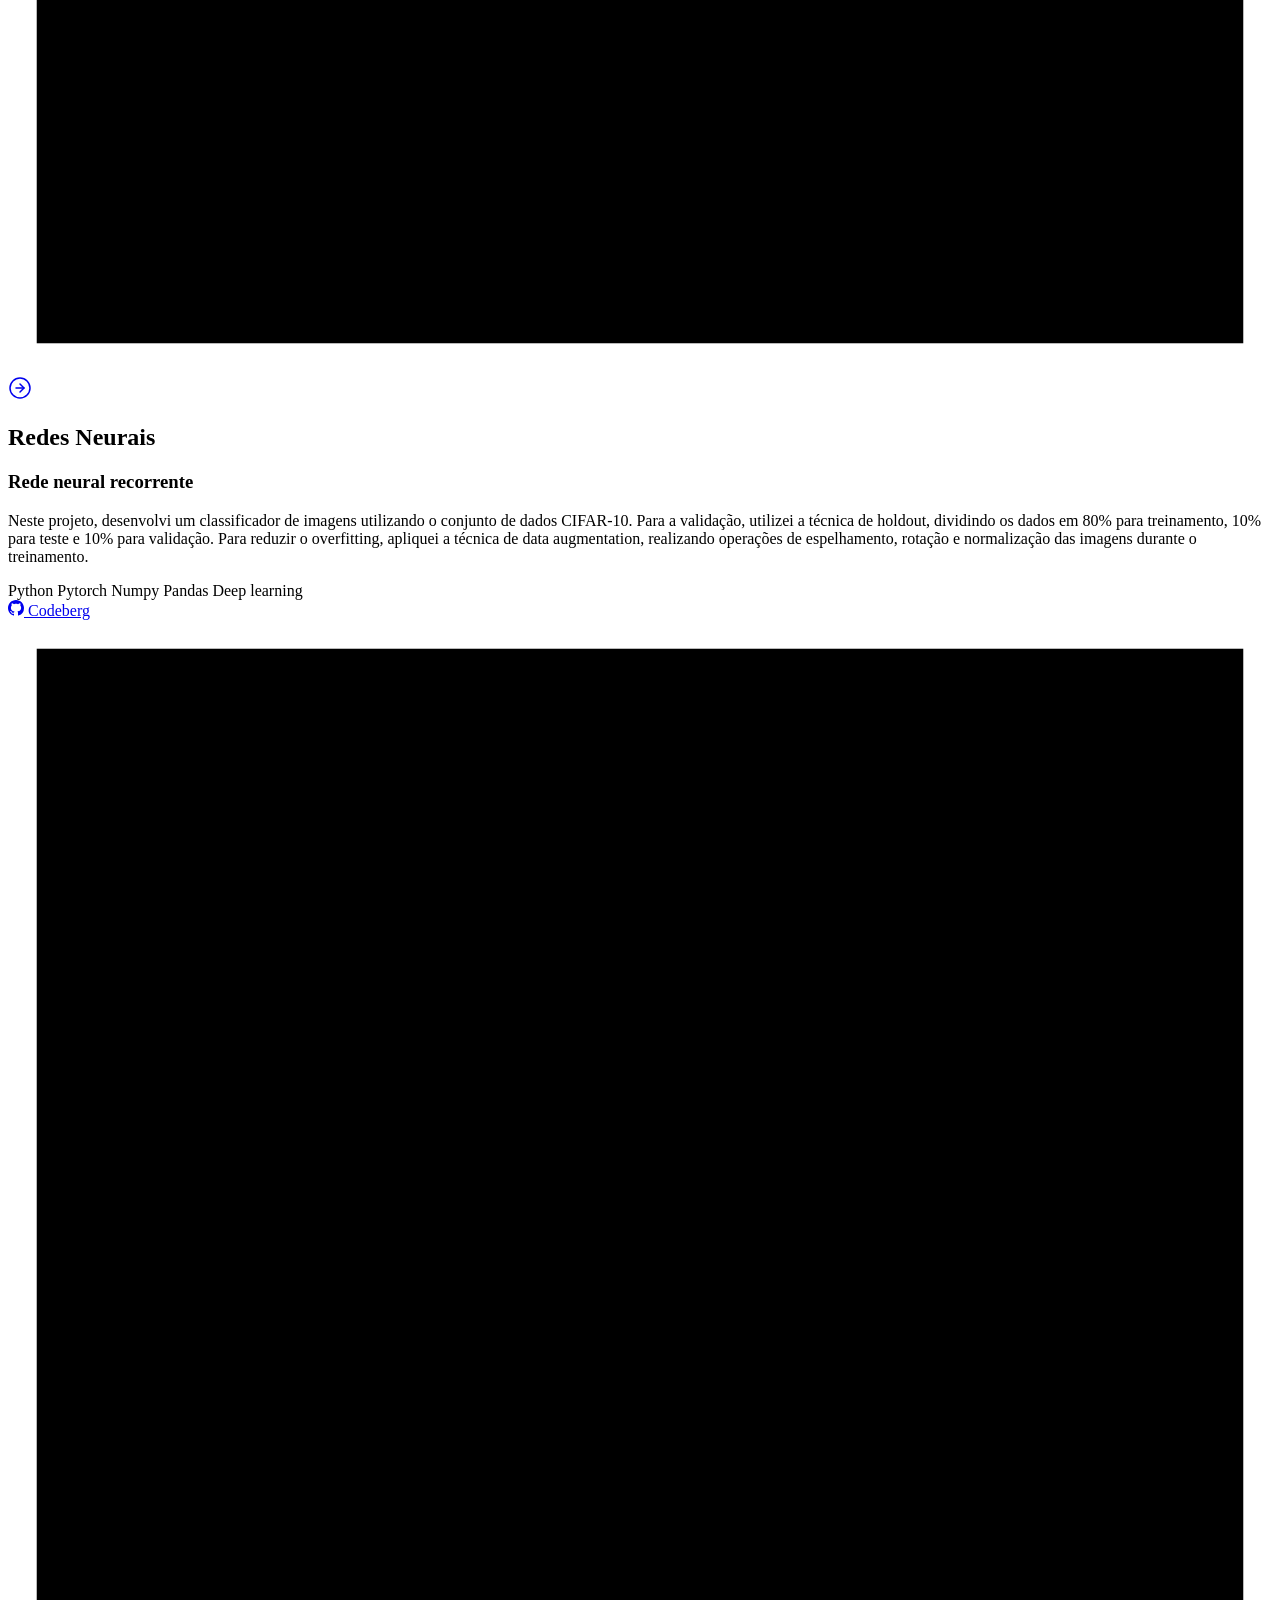
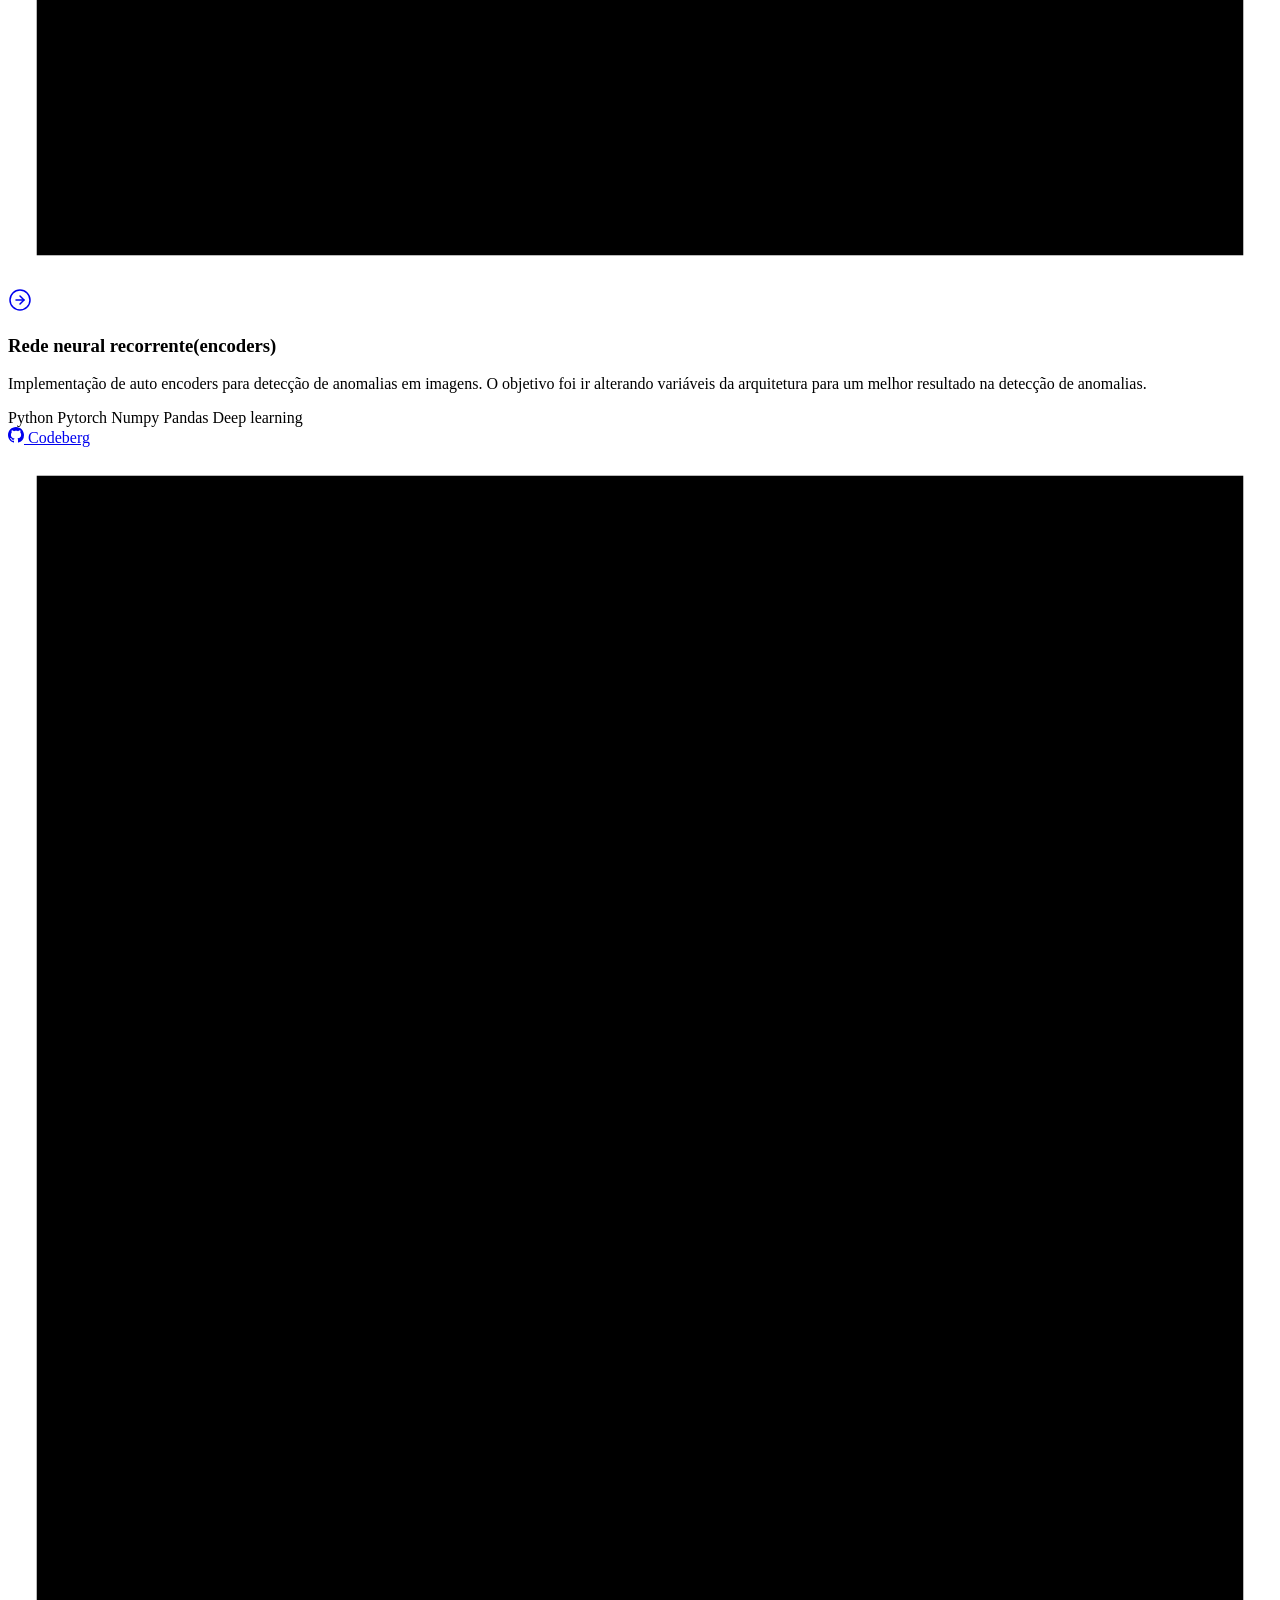
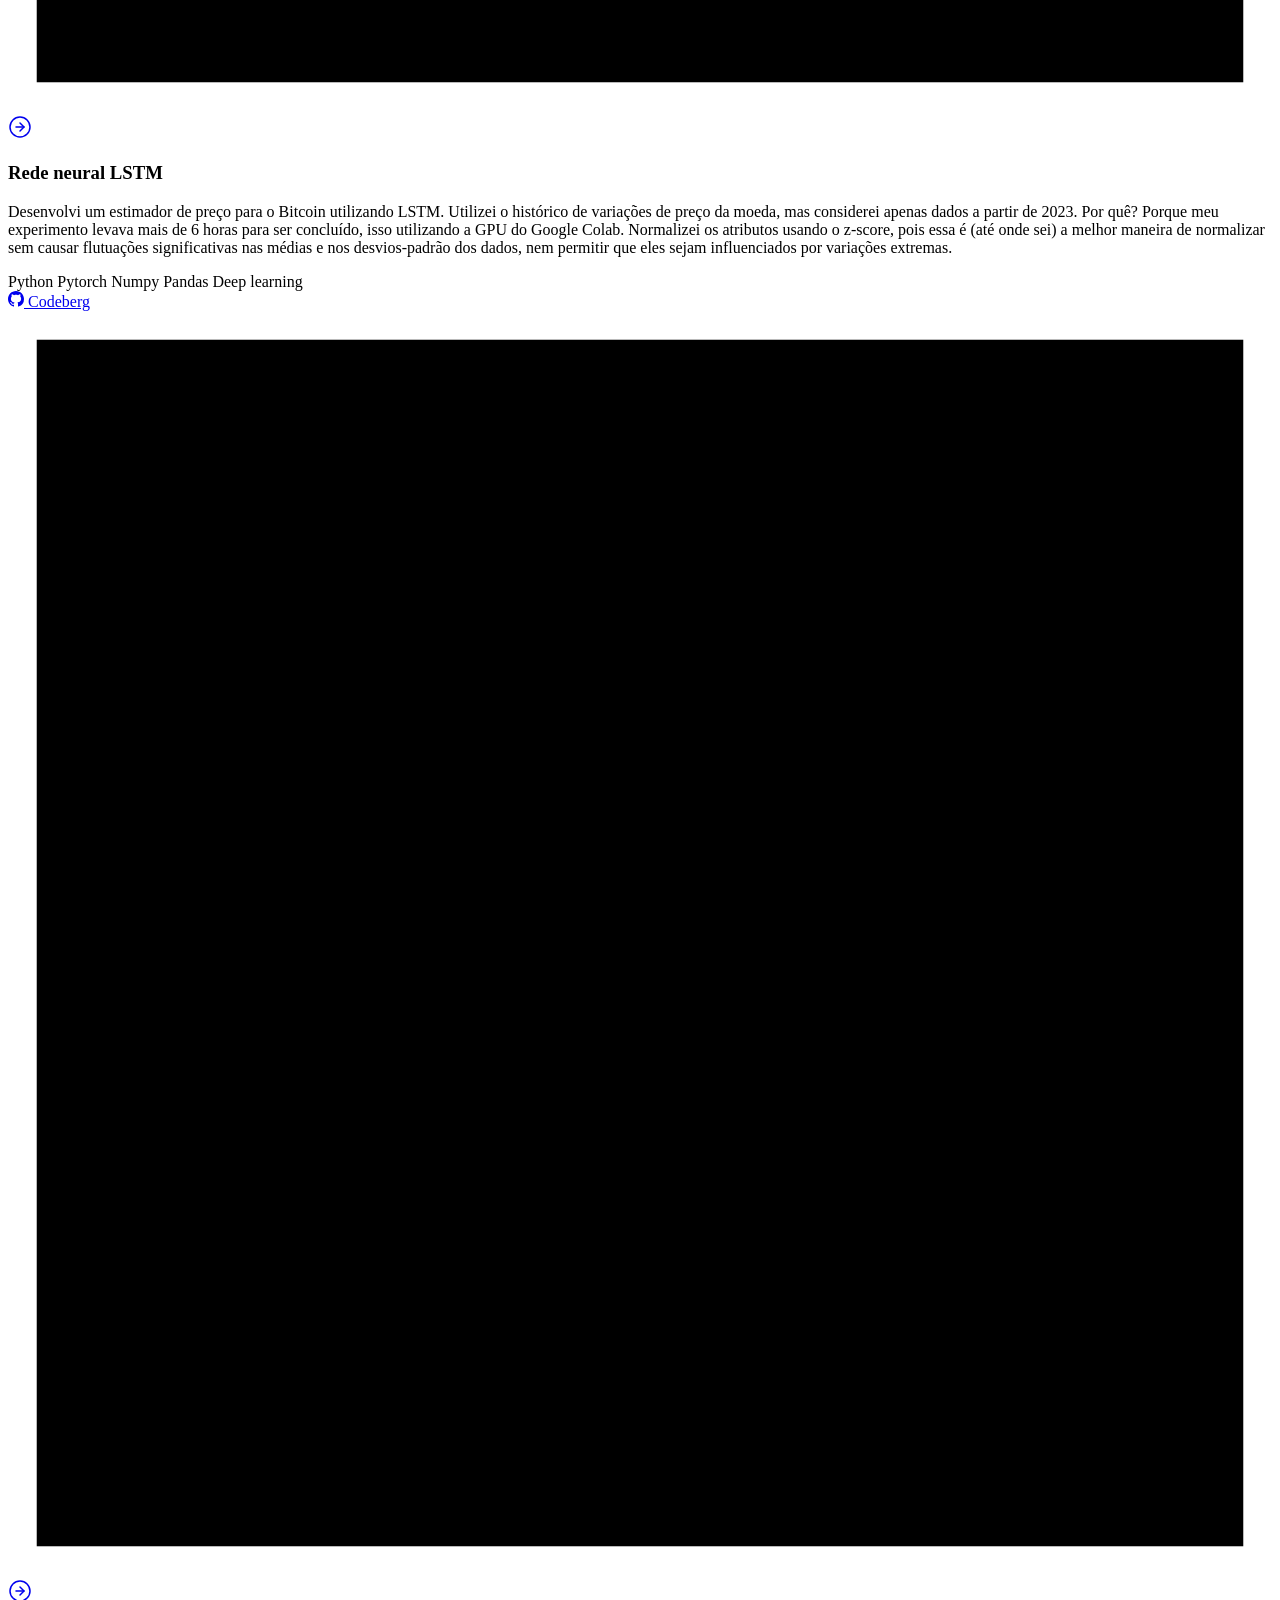
==== commit d234adfa: "Atualizando uns textos de umas páginas, removendo uns projetos simples que já estavam sendo cobertos" ====
--- a/index.html
+++ b/index.html
@@ -1,192 +1,853 @@
-<!DOCTYPE html>
+<!doctype html>
 <html lang="pt-br">
-<head>
-    <meta charset="UTF-8">
-    <meta name="viewport" content="width=device-width, initial-scale=1.0">
-    <title>Meu Portfólio</title>
-    <link rel="stylesheet" href="style.css">
-    <link href="https://fonts.googleapis.com/css2?family=Inter:wght@400;700&display=swap" rel="stylesheet">
-</head>
-<body>
-
-    <nav class="navbar">
-        <div class="logo">Pedro Vitor</div>
-        <ul class="nav-links">
-            <li><a href="#sobre">Sobre</a></li>
-            <li><a href="#projetos">Projetos</a></li>
-            <li><a href="#contato">Contato</a></li>
-        </ul>
-        <button id="theme-toggle" class="theme-btn" aria-label="Alternar Tema">
-            <span class="icon"><svg xmlns="http://www.w3.org/2000/svg" width="24" height="24" viewBox="0 0 24 24" fill="none" stroke="currentColor" stroke-width="2" stroke-linecap="round" stroke-linejoin="round" class="lucide lucide-sun-moon-icon lucide-sun-moon"><path d="M12 2v2"/><path d="M14.837 16.385a6 6 0 1 1-7.223-7.222c.624-.147.97.66.715 1.248a4 4 0 0 0 5.26 5.259c.589-.255 1.396.09 1.248.715"/><path d="M16 12a4 4 0 0 0-4-4"/><path d="m19 5-1.256 1.256"/><path d="M20 12h2"/></svg></span>
-        </button>
-    </nav>
-
-    <header id="sobre" class="hero">
-    <div class="container hero-container">
-        <div class="hero-text">
-            <h1>Olá, me chamo <span class="highlight">Pedro Vitor</span></h1>
-            <p>Sou estudante de Ciência da Computação com interesse em análise de dados, engenharia de dados e desenvolvimento de software.</p>
-            <div class="hero-buttons">
-                <a href="#projetos" class="btn">Ver Projetos</a>
-                <a href="#contato" class="btn-outline">Entrar em contato</a>
+    <head>
+        <meta charset="UTF-8" />
+        <meta name="viewport" content="width=device-width, initial-scale=1.0" />
+        <title>Meu Portfólio</title>
+        <link rel="stylesheet" href="css/style.css" />
+        <link
+            href="https://fonts.googleapis.com/css2?family=Inter:wght@400;700&display=swap"
+            rel="stylesheet"
+        />
+        <link rel="icon" type="image/svg+xml" href="data:image/svg+xml,<svg xmlns='http://www.w3.org/2000/svg' viewBox='0 0 24 24' fill='none' stroke='%23ffffff' stroke-width='2' stroke-linecap='round' stroke-linejoin='round'><path d='M8 3H7a2 2 0 0 0-2 2v5a2 2 0 0 1-2 2 2 2 0 0 1 2 2v5c0 1.1.9 2 2 2h1'/><path d='M16 21h1a2 2 0 0 0 2-2v-5c0-1.1.9-2 2-2a2 2 0 0 1-2-2V5a2 2 0 0 0-2-2h-1'/></svg>">
+    </head>
+    <body>
+        <nav class="navbar">
+            <div class="logo">Pedro Vitor</div>
+            <ul class="nav-links">
+                <li><a href="#sobre" data-i18n="navbar.about">Sobre</a></li>
+                <li><a href="#projetos" data-i18n="navbar.projects">Projetos</a></li>
+                <li><a href="#contato" data-i18n="navbar.contact">Contato</a></li>
+                <li>
+                    <a
+                        href="https://drive.proton.me/urls/3G7MEFVKZG#UgwLJOCmmwZI"
+                        target="_blank"
+                        title="Résumé, Letter of Recommendation"
+                        ><svg
+                            xmlns="http://www.w3.org/2000/svg"
+                            width="20"
+                            height="20"
+                            viewBox="0 0 24 24"
+                            fill="none"
+                            stroke="currentColor"
+                            stroke-width="1.5"
+                            stroke-linecap="round"
+                            stroke-linejoin="round"
+                            class="lucide lucide-file-user-icon lucide-file-user"
+                        >
+                            <path
+                                d="M6 22a2 2 0 0 1-2-2V4a2 2 0 0 1 2-2h8a2.4 2.4 0 0 1 1.704.706l3.588 3.588A2.4 2.4 0 0 1 20 8v12a2 2 0 0 1-2 2z"
+                            />
+                            <path d="M14 2v5a1 1 0 0 0 1 1h5" />
+                            <path d="M16 22a4 4 0 0 0-8 0" />
+                            <circle cx="12" cy="15" r="3" /></svg
+                    ></a>
+                </li>
+                <li>
+                    <a href="https://drive.proton.me/urls/79TZ0NEQNW#UzlV4odjR7xx" target="_blank" title="Certificates">
+                        <svg xmlns="http://www.w3.org/2000/svg" width="24" height="24" viewBox="0 0 24 24" fill="none" stroke="currentColor" stroke-width="1.5" stroke-linecap="round" stroke-linejoin="round" class="lucide lucide-mail-badge-icon lucide-mail-badge"><path d="M22 7.7V6a2 2 0 0 0-2-2H4a2 2 0 0 0-2 2v12a2 2 0 0 0 2 2h8.25"/><path d="M12 12.996a1.94 1.94 0 0 1-1.03-.296L2 7"/><path d="m20.69 16.479 1.29 4.88a.5.5 0 0 1-.698.591l-1.843-.849a1 1 0 0 0-.879.001l-1.846.85a.5.5 0 0 1-.692-.593l1.29-4.88"/><circle cx="19" cy="14" r="3"/></svg>
+                    </a>
+                </li>
+                <li>
+                    <button class="btn-tradutor" onclick="toggleLanguage()" title="Translate">
+                        <svg
+                            xmlns="http://www.w3.org/2000/svg"
+                            width="24"
+                            height="24"
+                            viewBox="0 0 24 24"
+                            fill="none"
+                            stroke="currentColor"
+                            stroke-width="1.5"
+                            stroke-linecap="round"
+                            stroke-linejoin="round"
+                            class="lucide lucide-languages-icon lucide-languages"
+                        >
+                            <path d="m5 8 6 6" />
+                            <path d="m4 14 6-6 2-3" />
+                            <path d="M2 5h12" />
+                            <path d="M7 2h1" />
+                            <path d="m22 22-5-10-5 10" />
+                            <path d="M14 18h6" />
+                        </svg>
+                    </button>
+                </li>
+            </ul>
+            <div class="nav-actions">
+                <button
+                    id="theme-toggle"
+                    class="theme-btn"
+                    aria-label="Alternar Tema"
+                >
+                    <span class="icon">
+                        <svg
+                            xmlns="http://www.w3.org/2000/svg"
+                            width="24"
+                            height="24"
+                            viewBox="0 0 24 24"
+                            fill="none"
+                            stroke="currentColor"
+                            stroke-width="2"
+                            stroke-linecap="round"
+                            stroke-linejoin="round"
+                            class="lucide lucide-sun-moon-icon lucide-sun-moon"
+                        >
+                            <path d="M12 2v2" />
+                            <path
+                                d="M14.837 16.385a6 6 0 1 1-7.223-7.222c.624-.147.97.66.715 1.248a4 4 0 0 0 5.26 5.259c.589-.255 1.396.09 1.248.715"
+                            />
+                            <path d="M16 12a4 4 0 0 0-4-4" />
+                            <path d="m19 5-1.256 1.256" />
+                            <path d="M20 12h2" />
+                        </svg>
+                    </span>
+                </button>
+
+                <button
+                    id="hamburger-btn"
+                    class="hamburger-btn"
+                    aria-label="Menu"
+                >
+                    <svg
+                        xmlns="http://www.w3.org/2000/svg"
+                        width="24"
+                        height="24"
+                        viewBox="0 0 24 24"
+                        fill="none"
+                        stroke="currentColor"
+                        stroke-width="2"
+                        stroke-linecap="round"
+                        stroke-linejoin="round"
+                        class="lucide lucide-menu"
+                    >
+                        <line x1="4" x2="20" y1="12" y2="12" />
+                        <line x1="4" x2="20" y1="6" y2="6" />
+                        <line x1="4" x2="20" y1="18" y2="18" />
+                    </svg>
+                </button>
             </div>
-        </div>
-        
-        <div class="hero-image">
-            <div class="img-placeholder"></div> 
-        </div>
-    </div>
-</header>
-
-    <section id="projetos" class="container">
-        <h2>Meus Projetos</h2>
-        <h2>Projetos de dados</h2>
-        <div class="projects-grid">
-           
-            <div class="project-card">
-                <h3>Sistema de recomendação de filmes</h3>
-                <p>Um simples sistema de recomendação de filmes. Onde o usuário escolhe o número de filmes que deseja avaliar e o sistema recomenda uma lista de filmes que ele possivelmente irá gostar.</p>
-                <div class="tech-stack">
-                    <span>Python</span> <span>Aprendizado de máquina</span> <span>KNN</span>
-                    <span>Scikit learn</span> <span>Pandas</span> <span>Numpy</span>
-                </div>
-                <div class="links">
-                    <a href="https://github.com/PedroVSD/Ciencia-de-dados/tree/main/Sistema%20de%20recomenda%C3%A7%C3%A3o" target="_blank">Ver Código</a>
-                    <a href="#">Demo Online</a>
+        </nav>
+
+        <header id="sobre" class="hero">
+            <div class="container hero-container">
+                <div class="hero-text">
+                    <h1 data-i18n="hero.greeting">
+                        Olá, me chamo <span class="highlight">Pedro Vitor</span>
+                    </h1>
+                    <p data-i18n="hero.bio">
+                        Sou estudante de Ciência da Computação com foco em Ciência de dados e engenharia de software. Também estudo arquitetura de software e System Desing. Para que, com isso possa chegar a engenheiro de machine learning.
+                    </p>
+                    <p data-i18n="hero.en_notice">
+                        Hello, and thanks for the visit. If you do not know portuguese, you can translate to english by clicking in the translate button on the menu.
+                    </p>
+                    <div class="hero-buttons">
+                        <a href="#projetos" class="btn" data-i18n="hero.btn_projects">Ver Projetos</a>
+                        <a href="#contato" class="btn-outline" data-i18n="hero.btn_contact"
+                            >Entrar em contato</a
+                        >
+                    </div>
+                </div>
+
+                <div class="hero-image">
+                    <div class="f1-telemetry" aria-label="Circuito de F1 com telemetria de dados">
+                        <svg viewBox="0 0 320 210" class="f1-track-svg" role="img">
+                            <defs>
+                                <linearGradient id="trackGrad" x1="0%" y1="0%" x2="100%" y2="0%">
+                                    <stop offset="0%" stop-color="var(--accent-color)" stop-opacity="0.15" />
+                                    <stop offset="50%" stop-color="var(--accent-color)" stop-opacity="1" />
+                                    <stop offset="100%" stop-color="var(--accent-color)" stop-opacity="0.15" />
+                                </linearGradient>
+                            </defs>
+                            <!-- grade sutil de dados -->
+                            <g class="track-grid" opacity="0.07" stroke="var(--text-secondary)" stroke-width="0.6">
+                                <line x1="0" y1="35" x2="320" y2="35" />
+                                <line x1="0" y1="70" x2="320" y2="70" />
+                                <line x1="0" y1="105" x2="320" y2="105" />
+                                <line x1="0" y1="140" x2="320" y2="140" />
+                                <line x1="0" y1="175" x2="320" y2="175" />
+                                <line x1="64" y1="0" x2="64" y2="210" />
+                                <line x1="128" y1="0" x2="128" y2="210" />
+                                <line x1="192" y1="0" x2="192" y2="210" />
+                                <line x1="256" y1="0" x2="256" y2="210" />
+                            </g>
+                            <!-- pista base -->
+                            <path
+                                id="trackPath"
+                                d="M 38 108 C 38 42, 98 22, 158 72 C 198 102, 258 28, 282 82 C 302 132, 242 188, 162 168 C 82 148, 18 182, 38 108 Z"
+                                fill="none"
+                                stroke="var(--border-color)"
+                                stroke-width="14"
+                                stroke-linecap="round"
+                                stroke-linejoin="round"
+                                opacity="0.35"
+                            />
+                            <!-- linha de telemetria -->
+                            <path
+                                class="track-line"
+                                d="M 38 108 C 38 42, 98 22, 158 72 C 198 102, 258 28, 282 82 C 302 132, 242 188, 162 168 C 82 148, 18 182, 38 108 Z"
+                                fill="none"
+                                stroke="url(#trackGrad)"
+                                stroke-width="3.2"
+                                stroke-linecap="round"
+                                stroke-linejoin="round"
+                                stroke-dasharray="9 7"
+                            />
+                            <!-- carro que percorre a pista -->
+                            <g>
+                                <g transform="translate(-12 -8) scale(0.042)">
+                                    <path
+                                        fill="var(--accent-color)"
+                                        d="M355.975 292.25a24.82 24.82 0 1 0 24.82-24.81a24.84 24.84 0 0 0-24.82 24.81m-253-24.81a24.81 24.81 0 1 1-24.82 24.81a24.84 24.84 0 0 1 24.81-24.81zm-76.67-71.52h67.25l-13.61 49.28l92-50.28h57.36l1.26 34.68l32 14.76l11.74-14.44h15.62l3.16 16c137.56-13 192.61 29.17 192.61 29.17s-7.52 5-25.93 8.39c-3.88 3.31-3.66 14.44-3.66 14.44h24.2v16h-52v-27.48c-1.84.07-4.45.41-7.06.47a40.81 40.81 0 1 0-77.25 23h-204.24a40.81 40.81 0 1 0-77.61-17.67c0 1.24.06 2.46.17 3.67h-36z"
+                                    />
+                                </g>
+                                <animateMotion dur="6.5s" repeatCount="indefinite" rotate="auto">
+                                    <mpath href="#trackPath" />
+                                </animateMotion>
+                            </g>
+                            <!-- ponto de posição -->
+                            <circle r="3.2" fill="var(--accent-color)" opacity="0.95">
+                                <animateMotion dur="6.5s" repeatCount="indefinite" rotate="auto">
+                                    <mpath href="#trackPath" />
+                                </animateMotion>
+                            </circle>
+                        </svg>
+                    </div>
                 </div>
             </div>
-
-            <div class="project-card">
-                <h3>Mini curso de aprendizado de máquina.</h3>
-                <p>Ministrei um mini curso de introdução a aprendizado de máquina. O curso cobriu assuntos como tratamento dos dados, a parte estatística e aplicação dos algoritmos em si.</p>
-                <div class="tech-stack">
-                    <span>Python</span> <span>Estatística</span> <span>Aprendizado de máquina</span>
-                    <span>Scikit learn</span> <span>Pandas</span> <span>Numpy</span> <span>Matplotlib</span>
-                </div>
-                <div class="links">
-                    <a href="#">Ver Código</a>
-                    <a href="#">Demo Online</a>
+        </header>
+
+        <section id="projetos" class="container">
+            <h2 data-i18n="projects.title">Meus Projetos</h2>
+            <h2 data-i18n="projects.data_science">Ciência de dados</h2>
+            <div class="projects-grid ciencia-dados">
+                <div class="project-card">
+                    <h3 data-i18n="projects.rec_system.title">Sistema de recomendação</h3>
+                    <p data-i18n="projects.rec_system.desc">
+                        Implementei e avaliei dois sistemas de recomendação: uma abordagem baseada em memória utilizando KNN e uma abordagem baseada em modelo utilizando SVD by Funk. O pipeline envolveu limpeza e organização do dataset, normalização dos dados, treinamento dos modelos e avaliação de desempenho. Na abordagem baseada em SVD, foram aprendidos fatores latentes de usuários e itens para modelar suas interações. Em ambas as abordagens, realizei hiperparametrização para otimizar os modelos e comparar seu desempenho. O modelo apresentou RMSE de 0,8527 e RMSE de validação de 0,9313. O projeto inclui um artigo com a metodologia, experimentos e resultados detalhados.
+                    </p>
+                    <div class="tech-stack">
+                        <span>Python</span> <span data-i18n="tags.machine_learning">Aprendizado de máquina</span>
+                        <span>KNN</span> <span>SVD by funk</span>
+                        <span>Pandas</span> <span>Numpy</span>
+                    </div>
+                    <div class="links">
+                        <div class="codigo_link">
+                            <a
+                                href="https://github.com/PedroVSD/sistema-de-recomendacao"
+                                target="_blank"
+                            >
+                                <svg xmlns="http://www.w3.org/2000/svg" width="16" height="16" fill="currentColor" class="bi bi-github" viewBox="0 0 16 16">
+                                  <path d="M8 0C3.58 0 0 3.58 0 8c0 3.54 2.29 6.53 5.47 7.59.4.07.55-.17.55-.38 0-.19-.01-.82-.01-1.49-2.01.37-2.53-.49-2.69-.94-.09-.23-.48-.94-.82-1.13-.28-.15-.68-.52-.01-.53.63-.01 1.08.58 1.23.82.72 1.21 1.87.87 2.33.66.07-.52.28-.87.51-1.07-1.78-.2-3.64-.89-3.64-3.95 0-.87.31-1.59.82-2.15-.08-.2-.36-1.02.08-2.12 0 0 .67-.21 2.2.82.64-.18 1.32-.27 2-.27s1.36.09 2 .27c1.53-1.04 2.2-.82 2.2-.82.44 1.1.16 1.92.08 2.12.51.56.82 1.27.82 2.15 0 3.07-1.87 3.75-3.65 3.95.29.25.54.73.54 1.48 0 1.07-.01 1.93-.01 2.2 0 .21.15.46.55.38A8.01 8.01 0 0 0 16 8c0-4.42-3.58-8-8-8"/>
+                                </svg>
+                            </a>
+                            <a href="#">Codeberg</a>
+                        </div>
+                        <div class="btn_pagina">
+                            <a href="projetos/sistema-recomendacao.html">
+                                <svg class="circle-border" viewBox="0 0 44 44">
+                                    <rect x="1" y="1" width="42" height="42"/>
+                                </svg>
+
+                                <svg xmlns="http://www.w3.org/2000/svg" width="24" height="24" viewBox="0 0 24 24" fill="none" stroke="currentColor" stroke-width="1.5" stroke-linecap="round" stroke-linejoin="round" class="lucide lucide-circle-arrow-right-icon lucide-circle-arrow-right"><circle cx="12" cy="12" r="10"/><path d="m12 16 4-4-4-4"/><path d="M8 12h8"/></svg>
+                            </a>
+                        </div>
+                    </div>
+                </div>
+
+                <div class="project-card">
+                    <h3 data-i18n="projects.movie_rec.title">Sistema de recomendação de filmes</h3>
+                    <p data-i18n="projects.movie_rec.desc">
+                        Um simples sistema de recomendação de filmes que diferente do descrito acima, foi feito utilizando a biblioteca Scickit learn. O usuário escolhe a quantidade de filmes que deseja avaliar e dá a nota para cada um. Com isso o sistema recomenda uma lista de filmes que ele possivelmente irá gostar. Nessa implementação foram feitas duas engenharias, uma utilizando sopa de palavras e uma que não utilizava essa abordagem
+                    </p>
+                    <div class="tech-stack">
+                        <span>Python</span> <span data-i18n="tags.machine_learning">Aprendizado de máquina</span>
+                        <span>KNN</span> <span>Scikit learn</span>
+                        <span>Pandas</span> <span>Numpy</span>
+                    </div>
+                    <div class="links">
+                        <div class="codigo_link">
+                            <a
+                                href="https://github.com/PedroVSD/Ciencia-de-dados/tree/main/Sistema%20de%20recomenda%C3%A7%C3%A3o"
+                                target="_blank"
+                            >
+                                <svg xmlns="http://www.w3.org/2000/svg" width="16" height="16" fill="currentColor" class="bi bi-github" viewBox="0 0 16 16">
+                                  <path d="M8 0C3.58 0 0 3.58 0 8c0 3.54 2.29 6.53 5.47 7.59.4.07.55-.17.55-.38 0-.19-.01-.82-.01-1.49-2.01.37-2.53-.49-2.69-.94-.09-.23-.48-.94-.82-1.13-.28-.15-.68-.52-.01-.53.63-.01 1.08.58 1.23.82.72 1.21 1.87.87 2.33.66.07-.52.28-.87.51-1.07-1.78-.2-3.64-.89-3.64-3.95 0-.87.31-1.59.82-2.15-.08-.2-.36-1.02.08-2.12 0 0 .67-.21 2.2.82.64-.18 1.32-.27 2-.27s1.36.09 2 .27c1.53-1.04 2.2-.82 2.2-.82.44 1.1.16 1.92.08 2.12.51.56.82 1.27.82 2.15 0 3.07-1.87 3.75-3.65 3.95.29.25.54.73.54 1.48 0 1.07-.01 1.93-.01 2.2 0 .21.15.46.55.38A8.01 8.01 0 0 0 16 8c0-4.42-3.58-8-8-8"/>
+                                </svg>
+                            </a>
+                            <a href="#">Codeberg</a>
+                        </div>
+                        <div class="btn_pagina">
+                            <a href="projetos/sistema-recomendacao-filmes.html">
+                                <svg class="circle-border" viewBox="0 0 44 44">
+                                    <rect x="1" y="1" width="42" height="42"/>
+                                </svg>
+
+                                <svg xmlns="http://www.w3.org/2000/svg" width="24" height="24" viewBox="0 0 24 24" fill="none" stroke="currentColor" stroke-width="1.5" stroke-linecap="round" stroke-linejoin="round" class="lucide lucide-circle-arrow-right-icon lucide-circle-arrow-right"><circle cx="12" cy="12" r="10"/><path d="m12 16 4-4-4-4"/><path d="M8 12h8"/></svg>
+                            </a>
+                        </div>
+                    </div>
+                </div>
+
+                <div class="project-card">
+                    <h3 data-i18n="projects.mini_course.title">Mini curso de aprendizado de máquina.</h3>
+                    <p data-i18n="projects.mini_course.desc">
+                        Planejamento e lecionamento de um mini curso introdutório abordando conceitos de aprendizado supervisionado, incluindo Regressão Linear, Regressão Logística, Árvores de Decisão e Clusterização. O curso apresentou de forma prática e didatica todas as etapas do pipeline de machine learning, desde pré-processamento, treino e avaliação de modelos, utilizando Python e Scikit-learn. Uma vez que a apresentação foi aberta a comunidade acadêmica em geral.
+                    </p>
+                    <div class="tech-stack">
+                        <span>Python</span> <span data-i18n="tags.statistics">Estatística</span>
+                        <span data-i18n="tags.machine_learning">Aprendizado de máquina</span>
+                        <span>Scikit learn</span> <span>Pandas</span>
+                        <span>Numpy</span> <span>Matplotlib</span>
+                    </div>
+                    <div class="links">
+                        <div class="codigo_link">
+                            <a href="https://github.com/PedroVSD/Ciencia-de-dados/tree/main/MiniCursoML"><svg xmlns="http://www.w3.org/2000/svg" width="16" height="16" fill="currentColor" class="bi bi-github" viewBox="0 0 16 16">
+                              <path d="M8 0C3.58 0 0 3.58 0 8c0 3.54 2.29 6.53 5.47 7.59.4.07.55-.17.55-.38 0-.19-.01-.82-.01-1.49-2.01.37-2.53-.49-2.69-.94-.09-.23-.48-.94-.82-1.13-.28-.15-.68-.52-.01-.53.63-.01 1.08.58 1.23.82.72 1.21 1.87.87 2.33.66.07-.52.28-.87.51-1.07-1.78-.2-3.64-.89-3.64-3.95 0-.87.31-1.59.82-2.15-.08-.2-.36-1.02.08-2.12 0 0 .67-.21 2.2.82.64-.18 1.32-.27 2-.27s1.36.09 2 .27c1.53-1.04 2.2-.82 2.2-.82.44 1.1.16 1.92.08 2.12.51.56.82 1.27.82 2.15 0 3.07-1.87 3.75-3.65 3.95.29.25.54.73.54 1.48 0 1.07-.01 1.93-.01 2.2 0 .21.15.46.55.38A8.01 8.01 0 0 0 16 8c0-4.42-3.58-8-8-8"/>
+                            </svg></a>
+                            <a href="#">Codeberg</a>
+                        </div>
+
+                        <div class="btn_pagina">
+                            <a href="projetos/mini-curso-ml.html">
+                                <svg class="circle-border" viewBox="0 0 44 44">
+                                    <rect x="1" y="1" width="42" height="42"/>
+                                </svg>
+
+                                <svg xmlns="http://www.w3.org/2000/svg" width="24" height="24" viewBox="0 0 24 24" fill="none" stroke="currentColor" stroke-width="1.5" stroke-linecap="round" stroke-linejoin="round" class="lucide lucide-circle-arrow-right-icon lucide-circle-arrow-right"><circle cx="12" cy="12" r="10"/><path d="m12 16 4-4-4-4"/><path d="M8 12h8"/></svg>
+                            </a>
+                        </div>
+                    </div>
+                </div>
+
+                
+
+                <div class="project-card">
+                    <h3 data-i18n="projects.data_analysis.title">Análise de dados</h3>
+                    <p data-i18n="projects.data_analysis.desc">
+                        Foi realizada uma (EDA) análise exploratória do dados, utilizando os próprios dados coletados pelo IBGE(Instituto Brasileiro de Geografia e Estatistica). O intuito do trabalho foi realizar a mineração dos dados e com isso encontrar dados ocultos para melhor atenção aos casos necessários. Durante a análise foram realizados tratamento dos dados e clusterização dos mesmos para melhor análise.
+                    </p>
+                    <div class="tech-stack">
+                        <span>Python</span> <span data-i18n="tags.machine_learning">Aprendizado de máquina</span>
+                        <span data-i18n="tags.data_mining">Mineração de dados</span> <span>Pandas</span>
+                        <span>Numpy</span> <span>Matplotlib</span>
+                        <span>Seaborn</span>
+                    </div>
+                    <div class="links">
+                        <div class="codigo_link">
+                            <a href="#"><svg xmlns="http://www.w3.org/2000/svg" width="16" height="16" fill="currentColor" class="bi bi-github" viewBox="0 0 16 16">
+                              <path d="M8 0C3.58 0 0 3.58 0 8c0 3.54 2.29 6.53 5.47 7.59.4.07.55-.17.55-.38 0-.19-.01-.82-.01-1.49-2.01.37-2.53-.49-2.69-.94-.09-.23-.48-.94-.82-1.13-.28-.15-.68-.52-.01-.53.63-.01 1.08.58 1.23.82.72 1.21 1.87.87 2.33.66.07-.52.28-.87.51-1.07-1.78-.2-3.64-.89-3.64-3.95 0-.87.31-1.59.82-2.15-.08-.2-.36-1.02.08-2.12 0 0 .67-.21 2.2.82.64-.18 1.32-.27 2-.27s1.36.09 2 .27c1.53-1.04 2.2-.82 2.2-.82.44 1.1.16 1.92.08 2.12.51.56.82 1.27.82 2.15 0 3.07-1.87 3.75-3.65 3.95.29.25.54.73.54 1.48 0 1.07-.01 1.93-.01 2.2 0 .21.15.46.55.38A8.01 8.01 0 0 0 16 8c0-4.42-3.58-8-8-8"/>
+                            </svg></a>
+                            <a href="#">Codeberg</a>
+                        </div>
+
+                        <div class="btn_pagina">
+                            <a href="projetos/analise-dados-ibge.html">
+                                <svg class="circle-border" viewBox="0 0 44 44">
+                                    <rect x="1" y="1" width="42" height="42"/>
+                                </svg>
+
+                                <svg xmlns="http://www.w3.org/2000/svg" width="24" height="24" viewBox="0 0 24 24" fill="none" stroke="currentColor" stroke-width="1.5" stroke-linecap="round" stroke-linejoin="round" class="lucide lucide-circle-arrow-right-icon lucide-circle-arrow-right"><circle cx="12" cy="12" r="10"/><path d="m12 16 4-4-4-4"/><path d="M8 12h8"/></svg>
+                            </a>
+                        </div>
+                    </div>
+                </div>
+
+                <div class="project-card">
+                    <h3 data-i18n="projects.assoc_rules.title">Regras de associação</h3>
+                    <p data-i18n="projects.assoc_rules.desc">
+                        A análise desse projeto foi realizada de forma diferente. Utilizando regras de associação, como Support ,Confidence ,Lift ,Conviction. Visando a exploração e descoberta de quais ocorridos e caracteristicas levavam um cliente a abandonar um serviço de uma empresa de telefonia. De outra forma, analisar o que levava uma pessoa ao churn. Além das regras de associação foi utilizado o algoritmo FP-Growth para auxiliar na análise dos dados.
+                    </p>
+                    <div class="tech-stack">
+                        <span>Python</span> <span data-i18n="tags.machine_learning">Aprendizado de máquina</span>
+                        <span data-i18n="tags.data_mining">Mineração de dados</span> <span>FP-Growth</span>
+                        <span>Pandas</span> <span>Numpy</span>
+                        <span>Matplotlib</span>
+                    </div>
+                    <div class="links">
+                        <div class="codigo_link">
+                            <a
+                                href="https://github.com/PedroVSD/Ciencia-de-dados/tree/main/Regras%20de%20associa%C3%A7%C3%A3o"
+                                target="_blank"
+                            >
+                                <svg xmlns="http://www.w3.org/2000/svg" width="16" height="16" fill="currentColor" class="bi bi-github" viewBox="0 0 16 16">
+                                  <path d="M8 0C3.58 0 0 3.58 0 8c0 3.54 2.29 6.53 5.47 7.59.4.07.55-.17.55-.38 0-.19-.01-.82-.01-1.49-2.01.37-2.53-.49-2.69-.94-.09-.23-.48-.94-.82-1.13-.28-.15-.68-.52-.01-.53.63-.01 1.08.58 1.23.82.72 1.21 1.87.87 2.33.66.07-.52.28-.87.51-1.07-1.78-.2-3.64-.89-3.64-3.95 0-.87.31-1.59.82-2.15-.08-.2-.36-1.02.08-2.12 0 0 .67-.21 2.2.82.64-.18 1.32-.27 2-.27s1.36.09 2 .27c1.53-1.04 2.2-.82 2.2-.82.44 1.1.16 1.92.08 2.12.51.56.82 1.27.82 2.15 0 3.07-1.87 3.75-3.65 3.95.29.25.54.73.54 1.48 0 1.07-.01 1.93-.01 2.2 0 .21.15.46.55.38A8.01 8.01 0 0 0 16 8c0-4.42-3.58-8-8-8"/>
+                                </svg>
+                            </a>
+                            <a href="#">Codeberg</a>
+                        </div>
+                        <div class="btn_pagina">
+                            <a href="projetos/regras-associacao.html">
+                                <svg class="circle-border" viewBox="0 0 44 44">
+                                    <rect x="1" y="1" width="42" height="42"/>
+                                </svg>
+
+                                <svg xmlns="http://www.w3.org/2000/svg" width="24" height="24" viewBox="0 0 24 24" fill="none" stroke="currentColor" stroke-width="1.5" stroke-linecap="round" stroke-linejoin="round" class="lucide lucide-circle-arrow-right-icon lucide-circle-arrow-right"><circle cx="12" cy="12" r="10"/><path d="m12 16 4-4-4-4"/><path d="M8 12h8"/></svg>
+                            </a>
+                        </div>
+                    </div>
+                </div>
+
+                <div class="project-card">
+                    <h3 data-i18n="projects.clustering.title">Clustering</h3>
+                    <p data-i18n="projects.clustering.desc">
+                        Foi feita a análise e clusterização de um conjunto de dados sobre como era o rendimento de estudantes em uma escola, para descobrir como era o perfil dos alunos e como era a sua correlação. E se necessário, aplicar medidas poderiam ajudar aqueles com redimento não muito bom. Previarmente foi feita o ETL dos dados e também teve a necessidade da aplicação do PCA para ter uma melhor visualização dos grupos formados. Para o agrupamento foi utilizado o algortimo K-prototypes devido a sua capacidade de conseguir unir dados categóricos e não categóricos em cluster.
+                    </p>
+                    <div class="tech-stack">
+                        <span>Python</span> <span data-i18n="tags.machine_learning">Aprendizado de máquina</span>
+                        <span>Kmodes</span> <span>Kprototypes</span>
+                        <span>Pandas</span> <span>Numpy</span>
+                        <span>Matplotlib</span>
+                    </div>
+                    <div class="links">
+                        <div class="codigo_link">
+                            <a href="https://github.com/PedroVSD/Ciencia-de-dados/tree/main/Clustering"><svg xmlns="http://www.w3.org/2000/svg" width="16" height="16" fill="currentColor" class="bi bi-github" viewBox="0 0 16 16">
+                              <path d="M8 0C3.58 0 0 3.58 0 8c0 3.54 2.29 6.53 5.47 7.59.4.07.55-.17.55-.38 0-.19-.01-.82-.01-1.49-2.01.37-2.53-.49-2.69-.94-.09-.23-.48-.94-.82-1.13-.28-.15-.68-.52-.01-.53.63-.01 1.08.58 1.23.82.72 1.21 1.87.87 2.33.66.07-.52.28-.87.51-1.07-1.78-.2-3.64-.89-3.64-3.95 0-.87.31-1.59.82-2.15-.08-.2-.36-1.02.08-2.12 0 0 .67-.21 2.2.82.64-.18 1.32-.27 2-.27s1.36.09 2 .27c1.53-1.04 2.2-.82 2.2-.82.44 1.1.16 1.92.08 2.12.51.56.82 1.27.82 2.15 0 3.07-1.87 3.75-3.65 3.95.29.25.54.73.54 1.48 0 1.07-.01 1.93-.01 2.2 0 .21.15.46.55.38A8.01 8.01 0 0 0 16 8c0-4.42-3.58-8-8-8"/>
+                            </svg></a>
+                            <a href="#">Codeberg</a>
+                        </div>
+                        <div class="btn_pagina">
+                            <a href="projetos/clustering-kprototypes.html">
+                                <svg class="circle-border" viewBox="0 0 44 44">
+                                    <rect x="1" y="1" width="42" height="42"/>
+                                </svg>
+
+                                <svg xmlns="http://www.w3.org/2000/svg" width="24" height="24" viewBox="0 0 24 24" fill="none" stroke="currentColor" stroke-width="1.5" stroke-linecap="round" stroke-linejoin="round" class="lucide lucide-circle-arrow-right-icon lucide-circle-arrow-right"><circle cx="12" cy="12" r="10"/><path d="m12 16 4-4-4-4"/><path d="M8 12h8"/></svg>
+                            </a>
+                        </div>
+                    </div>
+                </div>
+
+                <div class="project-card">
+                    <h3 data-i18n="projects.embedding_cluster.title">Cluster de Embeddings</h3>
+                    <p data-i18n="projects.embedding_cluster.desc">
+                        Experimento para análise de proximidade semântica com embeddings: frases e adjetivos são vetorizados e agrupados para revelar como modelos de linguagem organizam significados no espaço latente. O pipeline inclui geração de embeddings, redução de dimensionalidade (PCA/UMAP), clusterização e visualização interativa para validar hipóteses de prompt engineering e similaridade textual.
+                    </p>
+                    <div class="tech-stack">
+                        <span>Python</span> <span>Embeddings</span>
+                        <span>Sentence-Transformers</span> <span>LLMs</span>
+                        <span>Scikit learn</span> <span>UMAP</span>
+                        <span>Pandas</span> <span>Numpy</span>
+                    </div>
+                    <div class="links">
+                        <div class="codigo_link">
+                            <a href="https://github.com/PedroVSD" target="_blank">
+                                <svg xmlns="http://www.w3.org/2000/svg" width="16" height="16" fill="currentColor" class="bi bi-github" viewBox="0 0 16 16">
+                                  <path d="M8 0C3.58 0 0 3.58 0 8c0 3.54 2.29 6.53 5.47 7.59.4.07.55-.17.55-.38 0-.19-.01-.82-.01-1.49-2.01.37-2.53-.49-2.69-.94-.09-.23-.48-.94-.82-1.13-.28-.15-.68-.52-.01-.53.63-.01 1.08.58 1.23.82.72 1.21 1.87.87 2.33.66.07-.52.28-.87.51-1.07-1.78-.2-3.64-.89-3.64-3.95 0-.87.31-1.59.82-2.15-.08-.2-.36-1.02.08-2.12 0 0 .67-.21 2.2.82.64-.18 1.32-.27 2-.27s1.36.09 2 .27c1.53-1.04 2.2-.82 2.2-.82.44 1.1.16 1.92.08 2.12.51.56.82 1.27.82 2.15 0 3.07-1.87 3.75-3.65 3.95.29.25.54.73.54 1.48 0 1.07-.01 1.93-.01 2.2 0 .21.15.46.55.38A8.01 8.01 0 0 0 16 8c0-4.42-3.58-8-8-8"/>
+                                </svg>
+                            </a>
+                            <a href="#">Codeberg</a>
+                        </div>
+                        <div class="btn_pagina">
+                            <a href="projetos/cluster-embeddings.html">
+                                <svg class="circle-border" viewBox="0 0 44 44">
+                                    <rect x="1" y="1" width="42" height="42"/>
+                                </svg>
+
+                                <svg xmlns="http://www.w3.org/2000/svg" width="24" height="24" viewBox="0 0 24 24" fill="none" stroke="currentColor" stroke-width="1.5" stroke-linecap="round" stroke-linejoin="round" class="lucide lucide-circle-arrow-right-icon lucide-circle-arrow-right"><circle cx="12" cy="12" r="10"/><path d="m12 16 4-4-4-4"/><path d="M8 12h8"/></svg>
+                            </a>
+                        </div>
+                    </div>
                 </div>
             </div>
-
-
-            <div class="project-card">
-                <h3>Regressão linear</h3>
-                <p>Desenvolvimento do algoritmo de regressão linear de forma iterativa. Os dados são tratados, desde a verificação de valores faltantes até a normalização de dados numéricos.</p>
-                <div class="tech-stack">
-                    <span>Python</span> <span>Aprendizado de máquina</span>
-                    <span>Scikit learn</span> <span>Pandas</span> <span>Numpy</span> <span>Matplotlib</span>
-                </div>
-                <div class="links">
-                    <a href="#">Ver Código</a>
-                    <a href="#">Demo Online</a>
+            <h2 data-i18n="projects.neural_networks">Redes Neurais</h2>
+            <div class="projects-grid redes-neurais">
+                
+
+                
+
+                <div class="project-card">
+                    <h3 data-i18n="projects.rnn.title">Rede neural recorrente</h3>
+                    <p data-i18n="projects.rnn.desc">
+                        Neste projeto, desenvolvi um classificador de imagens utilizando o conjunto de dados CIFAR-10. Para a validação, utilizei a técnica de holdout, dividindo os dados em 80% para treinamento, 10% para teste e 10% para validação. Para reduzir o overfitting, apliquei a técnica de data augmentation, realizando operações de espelhamento, rotação e normalização das imagens durante o treinamento.
+                    </p>
+                    <div class="tech-stack">
+                        <span>Python</span>
+                        <span>Pytorch</span>
+                        <span>Numpy</span>
+                        <span>Pandas</span>
+                        <span>Deep learning</span>
+                    </div>
+                    <div class="links">
+                        <div class="codigo_link">
+                            <a
+                                href="https://github.com/PedroVSD/RedesNeurais/tree/main/Convolucionais"
+                                target="_blank"
+                            >
+                                <svg xmlns="http://www.w3.org/2000/svg" width="16" height="16" fill="currentColor" class="bi bi-github" viewBox="0 0 16 16">
+                                  <path d="M8 0C3.58 0 0 3.58 0 8c0 3.54 2.29 6.53 5.47 7.59.4.07.55-.17.55-.38 0-.19-.01-.82-.01-1.49-2.01.37-2.53-.49-2.69-.94-.09-.23-.48-.94-.82-1.13-.28-.15-.68-.52-.01-.53.63-.01 1.08.58 1.23.82.72 1.21 1.87.87 2.33.66.07-.52.28-.87.51-1.07-1.78-.2-3.64-.89-3.64-3.95 0-.87.31-1.59.82-2.15-.08-.2-.36-1.02.08-2.12 0 0 .67-.21 2.2.82.64-.18 1.32-.27 2-.27s1.36.09 2 .27c1.53-1.04 2.2-.82 2.2-.82.44 1.1.16 1.92.08 2.12.51.56.82 1.27.82 2.15 0 3.07-1.87 3.75-3.65 3.95.29.25.54.73.54 1.48 0 1.07-.01 1.93-.01 2.2 0 .21.15.46.55.38A8.01 8.01 0 0 0 16 8c0-4.42-3.58-8-8-8"/>
+                                </svg>
+                            </a>
+                            <a href="#">Codeberg</a>
+                        </div>
+                        <div class="btn_pagina">
+                            <a href="projetos/classificador-cifar10.html">
+                                <svg class="circle-border" viewBox="0 0 44 44">
+                                    <rect x="1" y="1" width="42" height="42"/>
+                                </svg>
+
+                                <svg xmlns="http://www.w3.org/2000/svg" width="24" height="24" viewBox="0 0 24 24" fill="none" stroke="currentColor" stroke-width="1.5" stroke-linecap="round" stroke-linejoin="round" class="lucide lucide-circle-arrow-right-icon lucide-circle-arrow-right"><circle cx="12" cy="12" r="10"/><path d="m12 16 4-4-4-4"/><path d="M8 12h8"/></svg>
+                            </a>
+                        </div>
+
+                    </div>
+                </div>
+                <div class="project-card">
+                    <h3 data-i18n="projects.encoders.title">Rede neural recorrente(encoders)</h3>
+                    <p data-i18n="projects.encoders.desc">
+                        Implementação de auto encoders para detecção de
+                        anomalias em imagens. O objetivo foi ir alterando
+                        variáveis da arquitetura para um melhor resultado na
+                        detecção de anomalias.
+                    </p>
+                    <div class="tech-stack">
+                        <span>Python</span>
+                        <span>Pytorch</span>
+                        <span>Numpy</span>
+                        <span>Pandas</span>
+                        <span>Deep learning</span>
+                    </div>
+                    <div class="links">
+                        <div class="codigo_link">
+                            <a
+                                href="https://github.com/PedroVSD/RedesNeurais/tree/main/VAE"
+                                target="_blank"
+                            >
+                                <svg xmlns="http://www.w3.org/2000/svg" width="16" height="16" fill="currentColor" class="bi bi-github" viewBox="0 0 16 16">
+                                  <path d="M8 0C3.58 0 0 3.58 0 8c0 3.54 2.29 6.53 5.47 7.59.4.07.55-.17.55-.38 0-.19-.01-.82-.01-1.49-2.01.37-2.53-.49-2.69-.94-.09-.23-.48-.94-.82-1.13-.28-.15-.68-.52-.01-.53.63-.01 1.08.58 1.23.82.72 1.21 1.87.87 2.33.66.07-.52.28-.87.51-1.07-1.78-.2-3.64-.89-3.64-3.95 0-.87.31-1.59.82-2.15-.08-.2-.36-1.02.08-2.12 0 0 .67-.21 2.2.82.64-.18 1.32-.27 2-.27s1.36.09 2 .27c1.53-1.04 2.2-.82 2.2-.82.44 1.1.16 1.92.08 2.12.51.56.82 1.27.82 2.15 0 3.07-1.87 3.75-3.65 3.95.29.25.54.73.54 1.48 0 1.07-.01 1.93-.01 2.2 0 .21.15.46.55.38A8.01 8.01 0 0 0 16 8c0-4.42-3.58-8-8-8"/>
+                                </svg>
+                            </a>
+                            <a href="#">Codeberg</a>
+                        </div>
+                        <div class="btn_pagina">
+                            <a href="projetos/vae-anomalias.html">
+                                <svg class="circle-border" viewBox="0 0 44 44">
+                                    <rect x="1" y="1" width="42" height="42"/>
+                                </svg>
+
+                                <svg xmlns="http://www.w3.org/2000/svg" width="24" height="24" viewBox="0 0 24 24" fill="none" stroke="currentColor" stroke-width="1.5" stroke-linecap="round" stroke-linejoin="round" class="lucide lucide-circle-arrow-right-icon lucide-circle-arrow-right"><circle cx="12" cy="12" r="10"/><path d="m12 16 4-4-4-4"/><path d="M8 12h8"/></svg>
+                            </a>
+                        </div>
+
+                    </div>
+                </div>
+                <div class="project-card">
+                    <h3 data-i18n="projects.lstm.title">Rede neural LSTM</h3>
+                    <p data-i18n="projects.lstm.desc">
+                        Desenvolvi um estimador de preço para o Bitcoin utilizando LSTM. Utilizei o histórico de variações de preço da moeda, mas considerei apenas dados a partir de 2023. Por quê? Porque meu experimento levava mais de 6 horas para ser concluído, isso utilizando a GPU do Google Colab. Normalizei os atributos usando o z-score, pois essa é (até onde sei) a melhor maneira de normalizar sem causar flutuações significativas nas médias e nos desvios-padrão dos dados, nem permitir que eles sejam influenciados por variações extremas.
+                    </p>
+                    <div class="tech-stack">
+                        <span>Python</span>
+                        <span>Pytorch</span>
+                        <span>Numpy</span>
+                        <span>Pandas</span>
+                        <span>Deep learning</span>
+                    </div>
+                    <div class="links">
+                        <div class="codigo_link">
+                            <a
+                                href="https://github.com/PedroVSD/RedesNeurais/tree/main/LSTM"
+                                target="_blank"
+                            >
+                                <svg xmlns="http://www.w3.org/2000/svg" width="16" height="16" fill="currentColor" class="bi bi-github" viewBox="0 0 16 16">
+                                  <path d="M8 0C3.58 0 0 3.58 0 8c0 3.54 2.29 6.53 5.47 7.59.4.07.55-.17.55-.38 0-.19-.01-.82-.01-1.49-2.01.37-2.53-.49-2.69-.94-.09-.23-.48-.94-.82-1.13-.28-.15-.68-.52-.01-.53.63-.01 1.08.58 1.23.82.72 1.21 1.87.87 2.33.66.07-.52.28-.87.51-1.07-1.78-.2-3.64-.89-3.64-3.95 0-.87.31-1.59.82-2.15-.08-.2-.36-1.02.08-2.12 0 0 .67-.21 2.2.82.64-.18 1.32-.27 2-.27s1.36.09 2 .27c1.53-1.04 2.2-.82 2.2-.82.44 1.1.16 1.92.08 2.12.51.56.82 1.27.82 2.15 0 3.07-1.87 3.75-3.65 3.95.29.25.54.73.54 1.48 0 1.07-.01 1.93-.01 2.2 0 .21.15.46.55.38A8.01 8.01 0 0 0 16 8c0-4.42-3.58-8-8-8"/>
+                                </svg>
+                            </a>
+                            <a href="#">Codeberg</a>
+                        </div>
+                        <div class="btn_pagina">
+                            <a href="projetos/lstm-bitcoin.html">
+                                <svg class="circle-border" viewBox="0 0 44 44">
+                                    <rect x="1" y="1" width="42" height="42"/>
+                                </svg>
+
+                                <svg xmlns="http://www.w3.org/2000/svg" width="24" height="24" viewBox="0 0 24 24" fill="none" stroke="currentColor" stroke-width="1.5" stroke-linecap="round" stroke-linejoin="round" class="lucide lucide-circle-arrow-right-icon lucide-circle-arrow-right"><circle cx="12" cy="12" r="10"/><path d="m12 16 4-4-4-4"/><path d="M8 12h8"/></svg>
+                            </a>
+                        </div>
+
+                    </div>
                 </div>
             </div>
-
-            <div class="project-card">
-                <h3>Classificação com redes neurais</h3>
-                <p>Um sistema de rede neural densa treinada para resolver um problema de classificação</p>
-                <div class="tech-stack">
-                    <span>Python</span> <span>Aprendizado de máquina</span> <span>Keras</span> <span>Seaborn</span> <span>Tensorflow</span>
-                    <span>Scikit learn</span> <span>Pandas</span> <span>Numpy</span> <span>Matplotlib</span>
-                </div>
-                <div class="links">
-                    <a href="#">Ver Código</a>
-                    <a href="#">Demo Online</a>
+            <h2 data-i18n="projects.software_engineering">Engenharia de software</h2>
+            <div class="projects-grid desenvolvimento">
+                <div class="project-card">
+                    <h3 data-i18n="projects.f1_vrum.title">F1 vrum-vrum</h3>
+                    <p data-i18n="projects.f1_vrum.desc">
+                        Uma API utilizando FastAPI. O intuito do projeto é construir uma API com os dados das temporadas da fórmula 1. A API vai permitir consultar Pilotos, Equipes, Circuitos, Corridas, Temporadas e Resultados. Como futuras funcionalidades estão planejadas Predições, Estatísticas, Dashboard.
+                    </p>
+                    <div class="tech-stack">
+                        <span>Python</span> <span>FastAPI</span>
+                        <span data-i18n="tags.statistics">Estatística</span> <span>sqlalchemy</span>
+                        <span data-i18n="tags.data">Dados</span> <span>Postgres</span>
+                        <span>ORM</span> <span>Docker</span>
+                    </div>
+                    <div class="links">
+                        <div class="codigo_link">
+                            <a
+                                href="https://github.com/PedroVSD/F1-Vrum"
+                                target="_blank"
+                                rel="noopener noreferrer"
+                            >
+                                <svg xmlns="http://www.w3.org/2000/svg"
+                                     width="16"
+                                     height="16"
+                                     fill="currentColor"
+                                     class="bi bi-github"
+                                     viewBox="0 0 16 16">
+                                    <path d="M8 0C3.58 0 0 3.58 0 8c0 3.54 2.29 6.53 5.47 7.59.4.07.55-.17.55-.38 0-.19-.01-.82-.01-1.49-2.01.37-2.53-.49-2.69-.94-.09-.23-.48-.94-.82-1.13-.28-.15-.68-.52-.01-.53.63-.01 1.08.58 1.23.82.72 1.21 1.87.87 2.33.66.07-.52.28-.87.51-1.07-1.78-.2-3.64-.89-3.64-3.95 0-.87.31-1.59.82-2.15-.08-.2-.36-1.02.08-2.12 0 0 .67-.21 2.2.82.64-.18 1.32-.27 2-.27s1.36.09 2 .27c1.53-1.04 2.2-.82 2.2-.82.44 1.1.16 1.92.08 2.12.51.56.82 1.27.82 2.15 0 3.07-1.87 3.75-3.65 3.95.29.25.54.73.54 1.48 0 1.07-.01 1.93-.01 2.2 0 .21.15.46.55.38A8.01 8.01 0 0 0 16 8c0-4.42-3.58-8-8-8"/>
+                                </svg>
+                            </a>
+
+                            <a href="#">
+                                Codeberg
+                            </a>
+                        </div>
+
+                        <div class="btn_pagina">
+                            <a href="projetos/f1_vrum.html">
+                                <svg class="circle-border" viewBox="0 0 44 44">
+                                            <rect x="1" y="1" width="42" height="42"/>
+                                        </svg>
+
+                                <svg xmlns="http://www.w3.org/2000/svg" width="24" height="24" viewBox="0 0 24 24" fill="none" stroke="currentColor" stroke-width="1.5" stroke-linecap="round" stroke-linejoin="round" class="lucide lucide-circle-arrow-right-icon lucide-circle-arrow-right"><circle cx="12" cy="12" r="10"/><path d="m12 16 4-4-4-4"/><path d="M8 12h8"/></svg>
+                            </a>
+                        </div>
+                    </div>
+
+
+                </div>
+                <div class="project-card">
+                    <h3 data-i18n="projects.ecommerce.title">E-commerce de jogos</h3>
+                    <p data-i18n="projects.ecommerce.desc">
+                        Construí uma plataforma de e-commerce full stack utilizando AdonisJS que roda sobre o NodeJS. A plataforma se trata de uma loja de jogos, seguindo o padrão MVC para diversas plataformas, desde PC até o PS5. O backend do projeto foi construído com uma API REST, contendo autenticação, controle de sessões e gerênciamento de de dados(SQLite). O controle do banco de dados foi feito utilizando ORM, tendo migrations e seeders, utilizado a API RWAG para a população de dados. Como funcionalidades do projeto há, CRUD de usuários e itens com painel administrativo, lista de desejos e sistema de comentários. Além disso o projeto contém debouncing e paginação para consultas ao banco de dados, persistência de carrinho de compras e a integração do gateway de pagamentos Stripe.
+                    </p>
+                    <div class="tech-stack">
+                        <span data-i18n="tags.web_dev">Desenvolvimento web</span> <span>TypeScript</span>
+                        <span>JavaScript</span> <span>Node</span>
+                        <span>HTML/CSS</span> <span data-i18n="tags.database">Banco de dados</span>
+                        <span>ORM</span>
+                    </div>
+                    <div class="links">
+                        <div class="codigo_link">
+                            <a
+                                href="https://github.com/PedroVSD/Ecommerc"
+                                target="_blank"
+                            >
+                                <svg xmlns="http://www.w3.org/2000/svg" width="16" height="16" fill="currentColor" class="bi bi-github" viewBox="0 0 16 16">
+                                  <path d="M8 0C3.58 0 0 3.58 0 8c0 3.54 2.29 6.53 5.47 7.59.4.07.55-.17.55-.38 0-.19-.01-.82-.01-1.49-2.01.37-2.53-.49-2.69-.94-.09-.23-.48-.94-.82-1.13-.28-.15-.68-.52-.01-.53.63-.01 1.08.58 1.23.82.72 1.21 1.87.87 2.33.66.07-.52.28-.87.51-1.07-1.78-.2-3.64-.89-3.64-3.95 0-.87.31-1.59.82-2.15-.08-.2-.36-1.02.08-2.12 0 0 .67-.21 2.2.82.64-.18 1.32-.27 2-.27s1.36.09 2 .27c1.53-1.04 2.2-.82 2.2-.82.44 1.1.16 1.92.08 2.12.51.56.82 1.27.82 2.15 0 3.07-1.87 3.75-3.65 3.95.29.25.54.73.54 1.48 0 1.07-.01 1.93-.01 2.2 0 .21.15.46.55.38A8.01 8.01 0 0 0 16 8c0-4.42-3.58-8-8-8"/>
+                                </svg>
+                            </a>
+                            <a href="#">Codeberg</a>
+                            <a href="https://youtu.be/LY023Wg-w5k" data-i18n="links.demo">Demo Online</a>
+                        </div>
+                        <div class="btn_pagina">
+                            <a href="projetos/ecommerce-jogos.html">
+                                <svg class="circle-border" viewBox="0 0 44 44">
+                                    <rect x="1" y="1" width="42" height="42"/>
+                                </svg>
+
+                                <svg xmlns="http://www.w3.org/2000/svg" width="24" height="24" viewBox="0 0 24 24" fill="none" stroke="currentColor" stroke-width="1.5" stroke-linecap="round" stroke-linejoin="round" class="lucide lucide-circle-arrow-right-icon lucide-circle-arrow-right"><circle cx="12" cy="12" r="10"/><path d="m12 16 4-4-4-4"/><path d="M8 12h8"/></svg>
+                            </a>
+                        </div>
+
+                    </div>
+                </div>
+                <div class="project-card">
+                    <h3 data-i18n="projects.hub_alunos.title">HUB de Alunos</h3>
+                    <p data-i18n="projects.hub_alunos.desc">
+                        Plataforma colaborativa para conectar estudantes: compartilhamento de materiais por disciplina, fóruns tira-dúvidas, mural de eventos e sistema de mentoria. Construída com Next.js App Router, autenticação RBAC, Prisma + Postgres, validação Zod e design mobile-first.
+                    </p>
+                    <div class="tech-stack">
+                        <span>Next.js</span> <span>TypeScript</span> <span>Prisma</span> <span>Postgres</span> <span>Tailwind</span> <span>NextAuth</span>
+                    </div>
+                    <div class="links">
+                        <div class="codigo_link">
+                            <a href="https://github.com/PedroVSD" target="_blank">
+                                <svg xmlns="http://www.w3.org/2000/svg" width="16" height="16" fill="currentColor" class="bi bi-github" viewBox="0 0 16 16"><path d="M8 0C3.58 0 0 3.58 0 8c0 3.54 2.29 6.53 5.47 7.59.4.07.55-.17.55-.38 0-.19-.01-.82-.01-1.49-2.01.37-2.53-.49-2.69-.94-.09-.23-.48-.94-.82-1.13-.28-.15-.68-.52-.01-.53.63-.01 1.08.58 1.23.82.72 1.21 1.87.87 2.33.66.07-.52.28-.87.51-1.07-1.78-.2-3.64-.89-3.64-3.95 0-.87.31-1.59.82-2.15-.08-.2-.36-1.02.08-2.12 0 0 .67-.21 2.2.82.64-.18 1.32-.27 2-.27s1.36.09 2 .27c1.53-1.04 2.2-.82 2.2-.82.44 1.1.16 1.92.08 2.12.51.56.82 1.27.82 2.15 0 3.07-1.87 3.75-3.65 3.95.29.25.54.73.54 1.48 0 1.07-.01 1.93-.01 2.2 0 .21.15.46.55.38A8.01 8.01 0 0 0 16 8c0-4.42-3.58-8-8-8"/></svg>
+                            </a>
+                            <a href="#">Codeberg</a>
+                        </div>
+                        <div class="btn_pagina">
+                            <a href="projetos/hub-alunos.html">
+                                <svg class="circle-border" viewBox="0 0 44 44"><rect x="1" y="1" width="42" height="42"/></svg>
+                                <svg xmlns="http://www.w3.org/2000/svg" width="24" height="24" viewBox="0 0 24 24" fill="none" stroke="currentColor" stroke-width="1.5" stroke-linecap="round" stroke-linejoin="round" class="lucide lucide-circle-arrow-right-icon lucide-circle-arrow-right"><circle cx="12" cy="12" r="10"/><path d="m12 16 4-4-4-4"/><path d="M8 12h8"/></svg>
+                            </a>
+                        </div>
+                    </div>
+                </div>
+                <div class="project-card">
+                    <h3 data-i18n="projects.refatoracao_extensao.title">Refatoração do Projeto de Extensão</h3>
+                    <p data-i18n="projects.refatoracao_extensao.desc">
+                        Modernização de sistema legado de extensão universitária via Strangler Fig: de monolito acoplado para Clean Architecture com SOLID, inversão de dependência, suíte de testes (18% → 74% cobertura), Docker e CI/CD — reduzindo deploy de 45min para 6min.
+                    </p>
+                    <div class="tech-stack">
+                        <span>Clean Architecture</span> <span>SOLID</span> <span>Docker</span> <span>CI/CD</span> <span>Vitest</span> <span>TypeScript</span>
+                    </div>
+                    <div class="links">
+                        <div class="codigo_link">
+                            <a href="https://github.com/PedroVSD" target="_blank">
+                                <svg xmlns="http://www.w3.org/2000/svg" width="16" height="16" fill="currentColor" class="bi bi-github" viewBox="0 0 16 16"><path d="M8 0C3.58 0 0 3.58 0 8c0 3.54 2.29 6.53 5.47 7.59.4.07.55-.17.55-.38 0-.19-.01-.82-.01-1.49-2.01.37-2.53-.49-2.69-.94-.09-.23-.48-.94-.82-1.13-.28-.15-.68-.52-.01-.53.63-.01 1.08.58 1.23.82.72 1.21 1.87.87 2.33.66.07-.52.28-.87.51-1.07-1.78-.2-3.64-.89-3.64-3.95 0-.87.31-1.59.82-2.15-.08-.2-.36-1.02.08-2.12 0 0 .67-.21 2.2.82.64-.18 1.32-.27 2-.27s1.36.09 2 .27c1.53-1.04 2.2-.82 2.2-.82.44 1.1.16 1.92.08 2.12.51.56.82 1.27.82 2.15 0 3.07-1.87 3.75-3.65 3.95.29.25.54.73.54 1.48 0 1.07-.01 1.93-.01 2.2 0 .21.15.46.55.38A8.01 8.01 0 0 0 16 8c0-4.42-3.58-8-8-8"/></svg>
+                            </a>
+                            <a href="#">Codeberg</a>
+                        </div>
+                        <div class="btn_pagina">
+                            <a href="projetos/refatoracao-extensao.html">
+                                <svg class="circle-border" viewBox="0 0 44 44"><rect x="1" y="1" width="42" height="42"/></svg>
+                                <svg xmlns="http://www.w3.org/2000/svg" width="24" height="24" viewBox="0 0 24 24" fill="none" stroke="currentColor" stroke-width="1.5" stroke-linecap="round" stroke-linejoin="round" class="lucide lucide-circle-arrow-right-icon lucide-circle-arrow-right"><circle cx="12" cy="12" r="10"/><path d="m12 16 4-4-4-4"/><path d="M8 12h8"/></svg>
+                            </a>
+                        </div>
+                    </div>
                 </div>
             </div>
-
-            <div class="project-card">
-                <h3>Análise de dados</h3>
-                <p>Realizei uma análise de um conjunto de dados do IBGE. E a partir disso descobrir padrões e datalhes. 
-                    Utilizei desde técnicas de machine learning como mineração de dados.</p>
-                <div class="tech-stack">
-                    <span>Python</span> <span>Aprendizado de máquina</span> <span>Mineração de dados</span>
-                    <span>Pandas</span> <span>Numpy</span> <span>Matplotlib</span> <span>Seaborn</span>
-                </div>
-                <div class="links">
-                    <a href="#">Ver Código</a>
-                    <a href="#">Demo Online</a>
+            <h2 data-i18n="projects.algorithms">Algoritmos</h2>
+            <div class="projects-grid algoritmos">
+                <div class="project-card">
+                    <h3 data-i18n="projects.comp_prog.title">Programação competitiva e algoritmos</h3>
+                    <p data-i18n="projects.comp_prog.desc">
+                        Parte referente ao meu estudo/projetos de estudo em
+                        algoritmos. O que me levou ao estudo para participar de
+                        maratonas de programação. Também há resoluções de alguns
+                        problemas do leetcode.
+                    </p>
+                    <div class="tech-stack">
+                        <span data-i18n="tags.algorithms">Algoritmos</span>
+                        <span data-i18n="tags.comp_prog">Programação competitiva</span>
+                        <span data-i18n="tags.data_structures">Estrutura de dados</span> <span>C++</span>
+                        <span>Python</span>
+                        <span data-i18n="tags.dyn_prog">Programação dinâmica</span>
+                        <span data-i18n="tags.prog_logic">Lógica de programação</span>
+                        <span>Leet code</span> <span>Codeforce</span>
+                    </div>
+                    <div class="links">
+                        <div class="codigo_link">
+                            <a
+                                href="https://github.com/PedroVSD/Maratona"
+                                target="_blank"
+                            >
+                                <svg xmlns="http://www.w3.org/2000/svg" width="16" height="16" fill="currentColor" class="bi bi-github" viewBox="0 0 16 16">
+                                  <path d="M8 0C3.58 0 0 3.58 0 8c0 3.54 2.29 6.53 5.47 7.59.4.07.55-.17.55-.38 0-.19-.01-.82-.01-1.49-2.01.37-2.53-.49-2.69-.94-.09-.23-.48-.94-.82-1.13-.28-.15-.68-.52-.01-.53.63-.01 1.08.58 1.23.82.72 1.21 1.87.87 2.33.66.07-.52.28-.87.51-1.07-1.78-.2-3.64-.89-3.64-3.95 0-.87.31-1.59.82-2.15-.08-.2-.36-1.02.08-2.12 0 0 .67-.21 2.2.82.64-.18 1.32-.27 2-.27s1.36.09 2 .27c1.53-1.04 2.2-.82 2.2-.82.44 1.1.16 1.92.08 2.12.51.56.82 1.27.82 2.15 0 3.07-1.87 3.75-3.65 3.95.29.25.54.73.54 1.48 0 1.07-.01 1.93-.01 2.2 0 .21.15.46.55.38A8.01 8.01 0 0 0 16 8c0-4.42-3.58-8-8-8"/>
+                                </svg>
+                            </a>
+                            <a href="#">Codeberg</a>
+                        </div>
+                        <div class="btn_pagina">
+                            <a href="projetos/programacao-competitiva.html">
+                                <svg class="circle-border" viewBox="0 0 44 44">
+                                    <rect x="1" y="1" width="42" height="42"/>
+                                </svg>
+                                <svg xmlns="http://www.w3.org/2000/svg" width="24" height="24" viewBox="0 0 24 24" fill="none" stroke="currentColor" stroke-width="1.5" stroke-linecap="round" stroke-linejoin="round" class="lucide lucide-circle-arrow-right-icon lucide-circle-arrow-right"><circle cx="12" cy="12" r="10"/><path d="m12 16 4-4-4-4"/><path d="M8 12h8"/></svg>
+                            </a>
+                        </div>
+                    </div>
                 </div>
             </div>
-
-            <div class="project-card">
-                <h3>Regras de associação</h3>
-                <p>Nesse projeto realizei a análise do dataset para averiguar as regras de associação. Mais específico,para analisar o que levava ao churn no dataset.</p>
-                <div class="tech-stack">
-                    <span>Python</span> <span>Aprendizado de máquina</span> <span>Mineração de dados</span>
-                    <span>FP-Growth</span> <span>Pandas</span> <span>Numpy</span> <span>Matplotlib</span>
-                </div>
-                <div class="links">
-                    <a href="#">Ver Código</a>
-                    <a href="#">Demo Online</a>
+            <h2 data-i18n="projects.researchs">Pesquisa</h2>
+            <div class="projects-grid pesquisa">
+                            <div class="project-card">
+                                <h3 data-i18n="projects.research.title">LLMs, economia e BigFive</h3>
+                                <p data-i18n="projects.research.desc">
+                                    Durante meu TCC desenvolvi uma pesquisa que engloba Computação, economia e psicologia. O intuito foi utilizar LLMs para simular tomadas de decisões e estudar a estratégia das LLMs. E como variações do espectro de personalidade dividido pelo BigFive e contextos macro econômicos influenciam a tomada de decisão.
+                                </p>
+                                <div class="tech-stack">
+                                    <span>Python</span>
+                                    <span data-i18n="tags.research_tags">Pesquisa</span>
+                                </div>
+                                <div class="links">
+                                    <div class="codigo_link">
+                                        <a
+                                            href="https://github.com/PedroVSD/lib-teste-bigfive-llm"
+                                            target="_blank"
+                                        >
+                                            <svg xmlns="http://www.w3.org/2000/svg" width="16" height="16" fill="currentColor" class="bi bi-github" viewBox="0 0 16 16">
+                                              <path d="M8 0C3.58 0 0 3.58 0 8c0 3.54 2.29 6.53 5.47 7.59.4.07.55-.17.55-.38 0-.19-.01-.82-.01-1.49-2.01.37-2.53-.49-2.69-.94-.09-.23-.48-.94-.82-1.13-.28-.15-.68-.52-.01-.53.63-.01 1.08.58 1.23.82.72 1.21 1.87.87 2.33.66.07-.52.28-.87.51-1.07-1.78-.2-3.64-.89-3.64-3.95 0-.87.31-1.59.82-2.15-.08-.2-.36-1.02.08-2.12 0 0 .67-.21 2.2.82.64-.18 1.32-.27 2-.27s1.36.09 2 .27c1.53-1.04 2.2-.82 2.2-.82.44 1.1.16 1.92.08 2.12.51.56.82 1.27.82 2.15 0 3.07-1.87 3.75-3.65 3.95.29.25.54.73.54 1.48 0 1.07-.01 1.93-.01 2.2 0 .21.15.46.55.38A8.01 8.01 0 0 0 16 8c0-4.42-3.58-8-8-8"/>
+                                            </svg>
+                                        </a>
+                                        <a href="#">Codeberg</a>
+                                    </div>
+                                    <div class="btn_pagina">
+                                        <a href="projetos/pesquisa-llm-bigfive.html">
+                                            <svg class="circle-border" viewBox="0 0 44 44">
+                                                <rect x="1" y="1" width="42" height="42"/>
+                                            </svg>
+
+                                            <svg xmlns="http://www.w3.org/2000/svg" width="24" height="24" viewBox="0 0 24 24" fill="none" stroke="currentColor" stroke-width="1.5" stroke-linecap="round" stroke-linejoin="round" class="lucide lucide-circle-arrow-right-icon lucide-circle-arrow-right"><circle cx="12" cy="12" r="10"/><path d="m12 16 4-4-4-4"/><path d="M8 12h8"/></svg>
+                                        </a>
+                                    </div>
+                                </div>
+                            </div>
+                        </div>
+            <h2 data-i18n="about_me.title">Um pouco sobre mim</h2>
+            <div class="projects-grid">
+                <div class="project-card">
+                    <h3 data-i18n="about_me.subtitle">Um pouco sobre meu aprendizado</h3>
+                    <p data-i18n="about_me.desc">
+                        Durante a faculdade comecei meus estudos pela linguagem C. Depois disso ao estudar POO aprendi sobre o conceito utilizando a linguagem JAVA, isso vendo polimorfismo, herança e encapsulamento. Também estudei um pouco de C++ para programação competitiva. Como há no portifólio também já utilizei a linguagem TypeScript para construir um e-commerc com NodeJS(utilizando agentes). Atualmente tenho focado mais em python, Golang e SQL. Onde tenho estudo mais a parte prática, um pouco de modelagem e Querys(uma vez que as aulas de banco de dados não foram lá essas coisas) por conta do caminho que pretendo seguir, Ciência de dados/MLOps. Utilizo linux em meu laptop para programar e também para aprendizado que envolve docker, terminal etc. Na faculdade também dirigi meus estudos para a área de inteligência artificial, estudando matérias como inteligência artificial, aprendizado de máquina, mineração de dados, redes neurais, processamento de linguagem natural e sistemas de recomendação. Agora estou estudando outro eixo, a parte de engenharia e arquitetura de software. Para finalizar, venho estudando system desing.
+                    </p>
+                    <div class="tech-stack">
+                        <span>C</span>
+                        <span>C++</span> <span>Java</span>
+                        <span>Python</span>
+                        <span>FastAPI</span>
+                        <span>Golang</span>
+                        <span>TypeScript</span>
+                        <span>NodeJS</span>
+                        <span>SQL</span>
+                        <span>Docker</span>
+                    </div>
+                    <div class="links">
+                        <div class="codigo_link">
+                            <a
+                                href="https://github.com/PedroVSD/"
+                                target="_blank"
+                            >
+                                <svg xmlns="http://www.w3.org/2000/svg" width="16" height="16" fill="currentColor" class="bi bi-github" viewBox="0 0 16 16">
+                                  <path d="M8 0C3.58 0 0 3.58 0 8c0 3.54 2.29 6.53 5.47 7.59.4.07.55-.17.55-.38 0-.19-.01-.82-.01-1.49-2.01.37-2.53-.49-2.69-.94-.09-.23-.48-.94-.82-1.13-.28-.15-.68-.52-.01-.53.63-.01 1.08.58 1.23.82.72 1.21 1.87.87 2.33.66.07-.52.28-.87.51-1.07-1.78-.2-3.64-.89-3.64-3.95 0-.87.31-1.59.82-2.15-.08-.2-.36-1.02.08-2.12 0 0 .67-.21 2.2.82.64-.18 1.32-.27 2-.27s1.36.09 2 .27c1.53-1.04 2.2-.82 2.2-.82.44 1.1.16 1.92.08 2.12.51.56.82 1.27.82 2.15 0 3.07-1.87 3.75-3.65 3.95.29.25.54.73.54 1.48 0 1.07-.01 1.93-.01 2.2 0 .21.15.46.55.38A8.01 8.01 0 0 0 16 8c0-4.42-3.58-8-8-8"/>
+                                </svg>
+                            </a>
+                            <a href="#">Codeberg</a>
+                        </div>
+
+                    </div>
                 </div>
             </div>
-
-            <div class="project-card">
-                <h3>Clustering</h3>
-                <p>Analisei um dataset, e utilizando o PCA e o Kprototypes, fiz o agrupamento baseado na correlação dos dados.</p>
-                <div class="tech-stack">
-                    <span>Python</span> <span>Aprendizado de máquina</span> <span>Kmodes</span> <span>Kprototypes</span>
-                    <span>Pandas</span> <span>Numpy</span> <span>Matplotlib</span>
-                </div>
-                <div class="links">
-                    <a href="#">Ver Código</a>
-                    <a href="#">Demo Online</a>
-                </div>
+        </section>
+
+        <section id="contato" class="container contact-section">
+            <h2 data-i18n="contact.title">Pode entrar em contato</h2>
+            <p data-i18n="contact.desc">Estou disponível para novas oportunidades e colaborações.</p>
+            <div class="social-links">
+                <a
+                    href="https://github.com/PedroVSD"
+                    target="_blank"
+                    class="btn-outline"
+                    ><svg xmlns="http://www.w3.org/2000/svg" width="16" height="16" fill="currentColor" class="bi bi-github" viewBox="0 0 16 16">
+                      <path d="M8 0C3.58 0 0 3.58 0 8c0 3.54 2.29 6.53 5.47 7.59.4.07.55-.17.55-.38 0-.19-.01-.82-.01-1.49-2.01.37-2.53-.49-2.69-.94-.09-.23-.48-.94-.82-1.13-.28-.15-.68-.52-.01-.53.63-.01 1.08.58 1.23.82.72 1.21 1.87.87 2.33.66.07-.52.28-.87.51-1.07-1.78-.2-3.64-.89-3.64-3.95 0-.87.31-1.59.82-2.15-.08-.2-.36-1.02.08-2.12 0 0 .67-.21 2.2.82.64-.18 1.32-.27 2-.27s1.36.09 2 .27c1.53-1.04 2.2-.82 2.2-.82.44 1.1.16 1.92.08 2.12.51.56.82 1.27.82 2.15 0 3.07-1.87 3.75-3.65 3.95.29.25.54.73.54 1.48 0 1.07-.01 1.93-.01 2.2 0 .21.15.46.55.38A8.01 8.01 0 0 0 16 8c0-4.42-3.58-8-8-8"/>
+                    </svg> GitHub</a
+                >
+                <a
+                    href="https://www.linkedin.com/in/pedro-vsd"
+                    target="_blank"
+                    class="btn-outline"
+                    ><svg xmlns="http://www.w3.org/2000/svg" width="16" height="16" fill="currentColor" class="bi bi-linkedin" viewBox="0 0 16 16">
+                      <path d="M0 1.146C0 .513.526 0 1.175 0h13.65C15.474 0 16 .513 16 1.146v13.708c0 .633-.526 1.146-1.175 1.146H1.175C.526 16 0 15.487 0 14.854zm4.943 12.248V6.169H2.542v7.225zm-1.2-8.212c.837 0 1.358-.554 1.358-1.248-.015-.709-.52-1.248-1.342-1.248S2.4 3.226 2.4 3.934c0 .694.521 1.248 1.327 1.248zm4.908 8.212V9.359c0-.216.016-.432.08-.586.173-.431.568-.878 1.232-.878.869 0 1.216.662 1.216 1.634v3.865h2.401V9.25c0-2.22-1.184-3.252-2.764-3.252-1.274 0-1.845.7-2.165 1.193v.025h-.016l.016-.025V6.169h-2.4c.03.678 0 7.225 0 7.225z"/>
+                    </svg> LinkedIn</a
+                >
+                <a href="mailto:pedrovsd00@gmail.com" class="btn-outline"
+                    ><svg xmlns="http://www.w3.org/2000/svg" width="16" height="16" fill="currentColor" class="bi bi-envelope-at" viewBox="0 0 16 16">
+                      <path d="M2 2a2 2 0 0 0-2 2v8.01A2 2 0 0 0 2 14h5.5a.5.5 0 0 0 0-1H2a1 1 0 0 1-.966-.741l5.64-3.471L8 9.583l7-4.2V8.5a.5.5 0 0 0 1 0V4a2 2 0 0 0-2-2zm3.708 6.208L1 11.105V5.383zM1 4.217V4a1 1 0 0 1 1-1h12a1 1 0 0 1 1 1v.217l-7 4.2z"/>
+                      <path d="M14.247 14.269c1.01 0 1.587-.857 1.587-2.025v-.21C15.834 10.43 14.64 9 12.52 9h-.035C10.42 9 9 10.36 9 12.432v.214C9 14.82 10.438 16 12.358 16h.044c.594 0 1.018-.074 1.237-.175v-.73c-.245.11-.673.18-1.18.18h-.044c-1.334 0-2.571-.788-2.571-2.655v-.157c0-1.657 1.058-2.724 2.64-2.724h.04c1.535 0 2.484 1.05 2.484 2.326v.118c0 .975-.324 1.39-.639 1.39-.232 0-.41-.148-.41-.42v-2.19h-.906v.569h-.03c-.084-.298-.368-.63-.954-.63-.778 0-1.259.555-1.259 1.4v.528c0 .892.49 1.434 1.26 1.434.471 0 .896-.227 1.014-.643h.043c.118.42.617.648 1.12.648m-2.453-1.588v-.227c0-.546.227-.791.573-.791.297 0 .572.192.572.708v.367c0 .573-.253.744-.564.744-.354 0-.581-.215-.581-.8Z"/>
+                    </svg> Email(gmail)</a
+                >
+                <a href="mailto:pedrovsd@proton.me" class="btn-outline"
+                    ><svg xmlns="http://www.w3.org/2000/svg" width="16" height="16" fill="currentColor" class="bi bi-envelope-at" viewBox="0 0 16 16">
+                      <path d="M2 2a2 2 0 0 0-2 2v8.01A2 2 0 0 0 2 14h5.5a.5.5 0 0 0 0-1H2a1 1 0 0 1-.966-.741l5.64-3.471L8 9.583l7-4.2V8.5a.5.5 0 0 0 1 0V4a2 2 0 0 0-2-2zm3.708 6.208L1 11.105V5.383zM1 4.217V4a1 1 0 0 1 1-1h12a1 1 0 0 1 1 1v.217l-7 4.2z"/>
+                      <path d="M14.247 14.269c1.01 0 1.587-.857 1.587-2.025v-.21C15.834 10.43 14.64 9 12.52 9h-.035C10.42 9 9 10.36 9 12.432v.214C9 14.82 10.438 16 12.358 16h.044c.594 0 1.018-.074 1.237-.175v-.73c-.245.11-.673.18-1.18.18h-.044c-1.334 0-2.571-.788-2.571-2.655v-.157c0-1.657 1.058-2.724 2.64-2.724h.04c1.535 0 2.484 1.05 2.484 2.326v.118c0 .975-.324 1.39-.639 1.39-.232 0-.41-.148-.41-.42v-2.19h-.906v.569h-.03c-.084-.298-.368-.63-.954-.63-.778 0-1.259.555-1.259 1.4v.528c0 .892.49 1.434 1.26 1.434.471 0 .896-.227 1.014-.643h.043c.118.42.617.648 1.12.648m-2.453-1.588v-.227c0-.546.227-.791.573-.791.297 0 .572.192.572.708v.367c0 .573-.253.744-.564.744-.354 0-.581-.215-.581-.8Z"/>
+                    </svg> Email(proton)</a
+                >
             </div>
-        </div>
-        <h2>Projetos de desenvolvimento</h2>
-        <div class="projects-grid">
-            <div class="project-card">
-                <h3>E-commerce de jogos.</h3>
-                <p>Desenvolvi um e-commerce relacionados a jogos utilizando o framework Adonisjs, que se baseia na arquitetura MVC.
-                    O projeto contém desde um crud de produtos(busca e paginação dos produtos) e usuários(níveis de usuário e admin), como também carrinho, 
-                    notificações utilizando ajax, integração com a API de pagamentos stripe, e também população do banco de dados pela a API da rawg.
-                </p>
-                <div class="tech-stack">
-                    <span>Desenvolvimento web</span> <span>TypeScript</span> <span>JavaScript</span> <span>Node</span>
-                    <span>HTML/CSS</span> <span>Banco de dados</span> <span>ORM</span>
-                </div>
-                <div class="links">
-                    <a href="#">Ver Código</a>
-                    <a href="#">Demo Online</a>
-                </div>
-            </div>
-        </div>
-        <h2>Algoritmos</h2>
-        <div class="projects-grid">
-            <div class="project-card">
-                <h3>Programação competitiva e algoritmos</h3>
-                <p>Parte referente ao meu estudo/projetos de estudo em algoritmos. O que me levou ao estudo para participar de maratonas de programação.
-                    Também há resoluções de alguns problemas do leetcode.
-                </p>
-                <div class="tech-stack">
-                    <span>Algoritmos</span> <span>Programação competitiva</span> <span>Estrutura de dados</span>
-                    <span>C++</span> <span>C#</span> <span>Python</span> <span>Programação dinâmica</span>
-                    <span>Lógica de programação</span> <span>Leet code</span> <span>Codeforce</span>
-                </div>
-                <div class="links">
-                    <a href="https://github.com/PedroVSD/Maratona" target="_blank">Ver Código</a>
-                </div>
-            </div>
-        </div>
-    </section>
-
-    <section id="contato" class="container contact-section">
-        <h2>Pode entrar em contato</h2>
-        <p>Estou disponível para novas oportunidades e colaborações.</p>
-        <div class="social-links">
-            <a href="https://github.com/PedroVSD" target="_blank" class="btn-outline">GitHub</a>
-            <a href="https://www.linkedin.com/in/pedro-vsd" target="_blank" class="btn-outline">LinkedIn</a>
-            <a href="mailto:pedrovsd00@gmail.com" class="btn-outline">Email(gmail)</a>
-            <a href="mailto:pedrovsd@proton.me" class="btn-outline">Email(proton)</a>
-        </div>
-    </section>
-
-    <footer>
-        <p>&copy; 2025 Pedro Vitor. Desenvolvido por mim. Obrigado pela visita. :)</p>
-    </footer>
-<script src="index.js"></script>
-</body>
-</html>+        </section>
+
+        <footer>
+            <p data-i18n="footer.text">2025 Pedro Vitor. Obrigado pela visita. :)</p>
+        </footer>
+        <script src="index.js"></script>
+    </body>
+</html>
